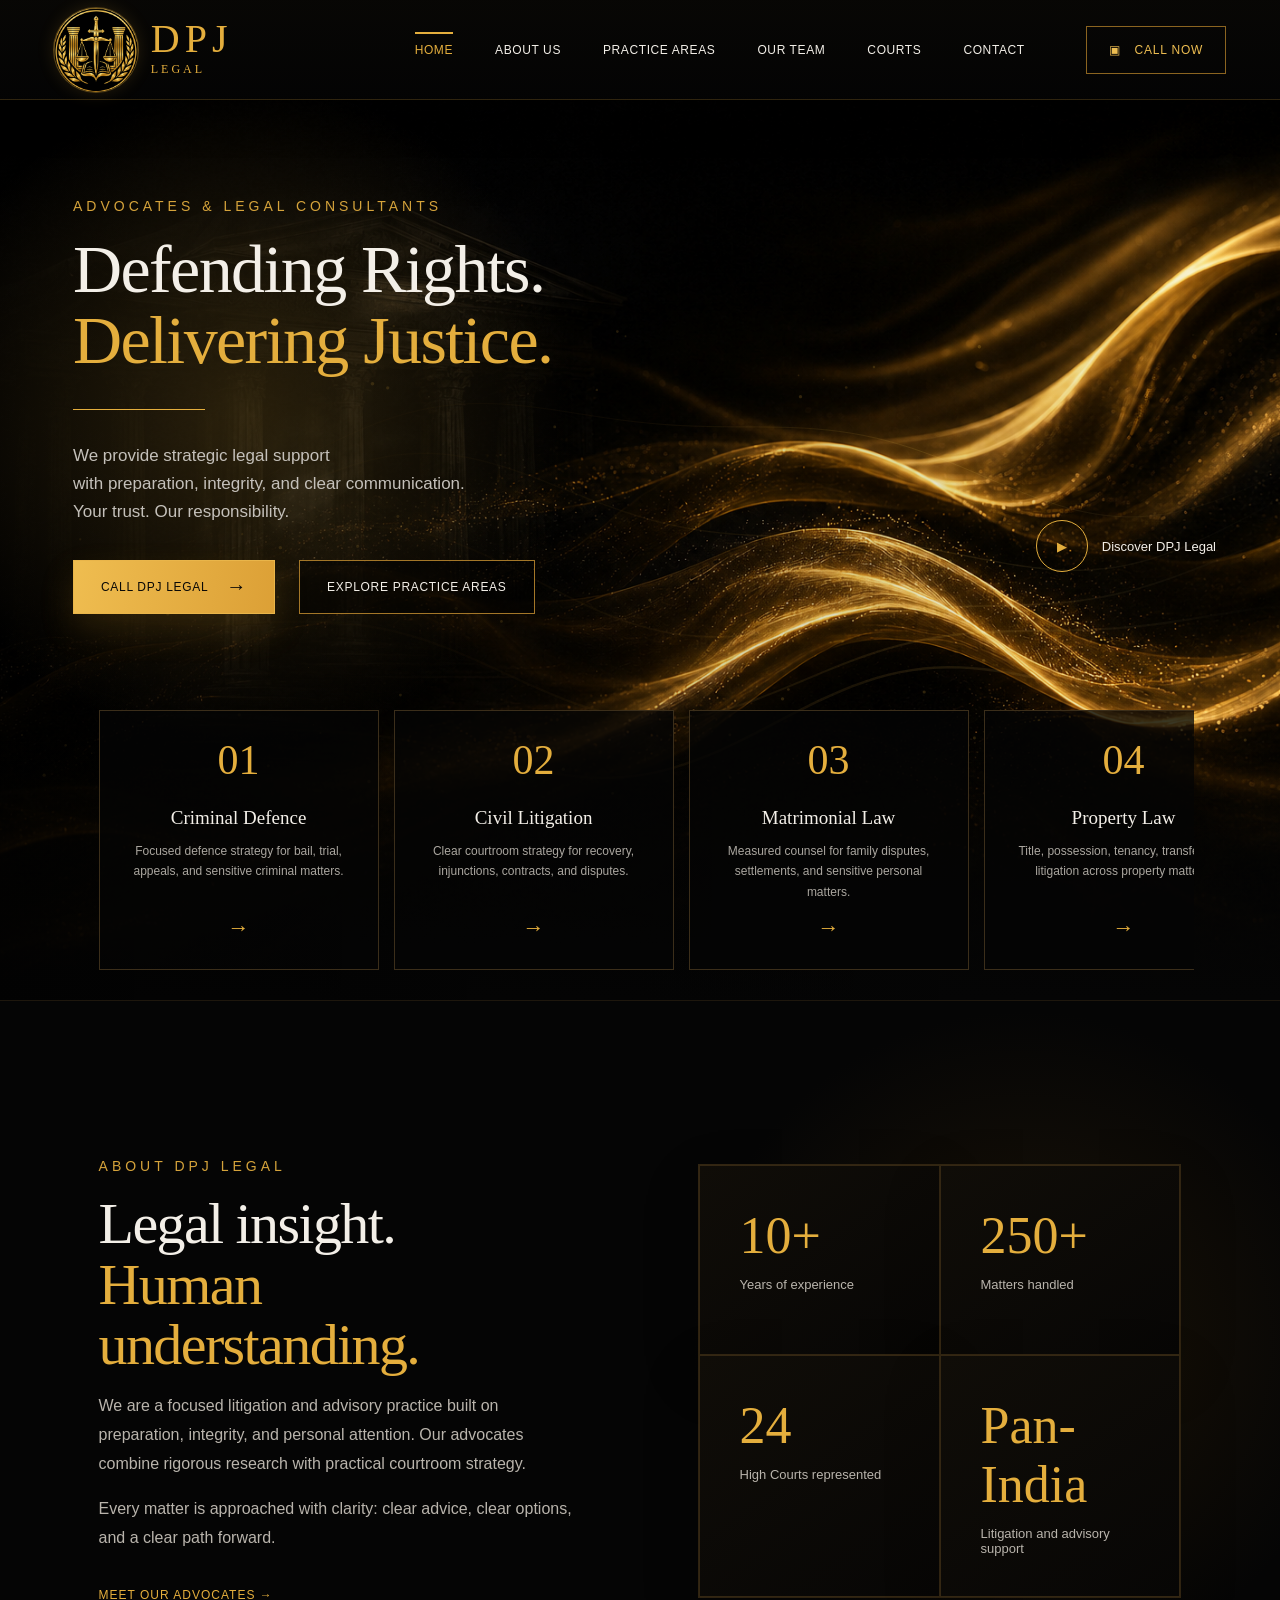
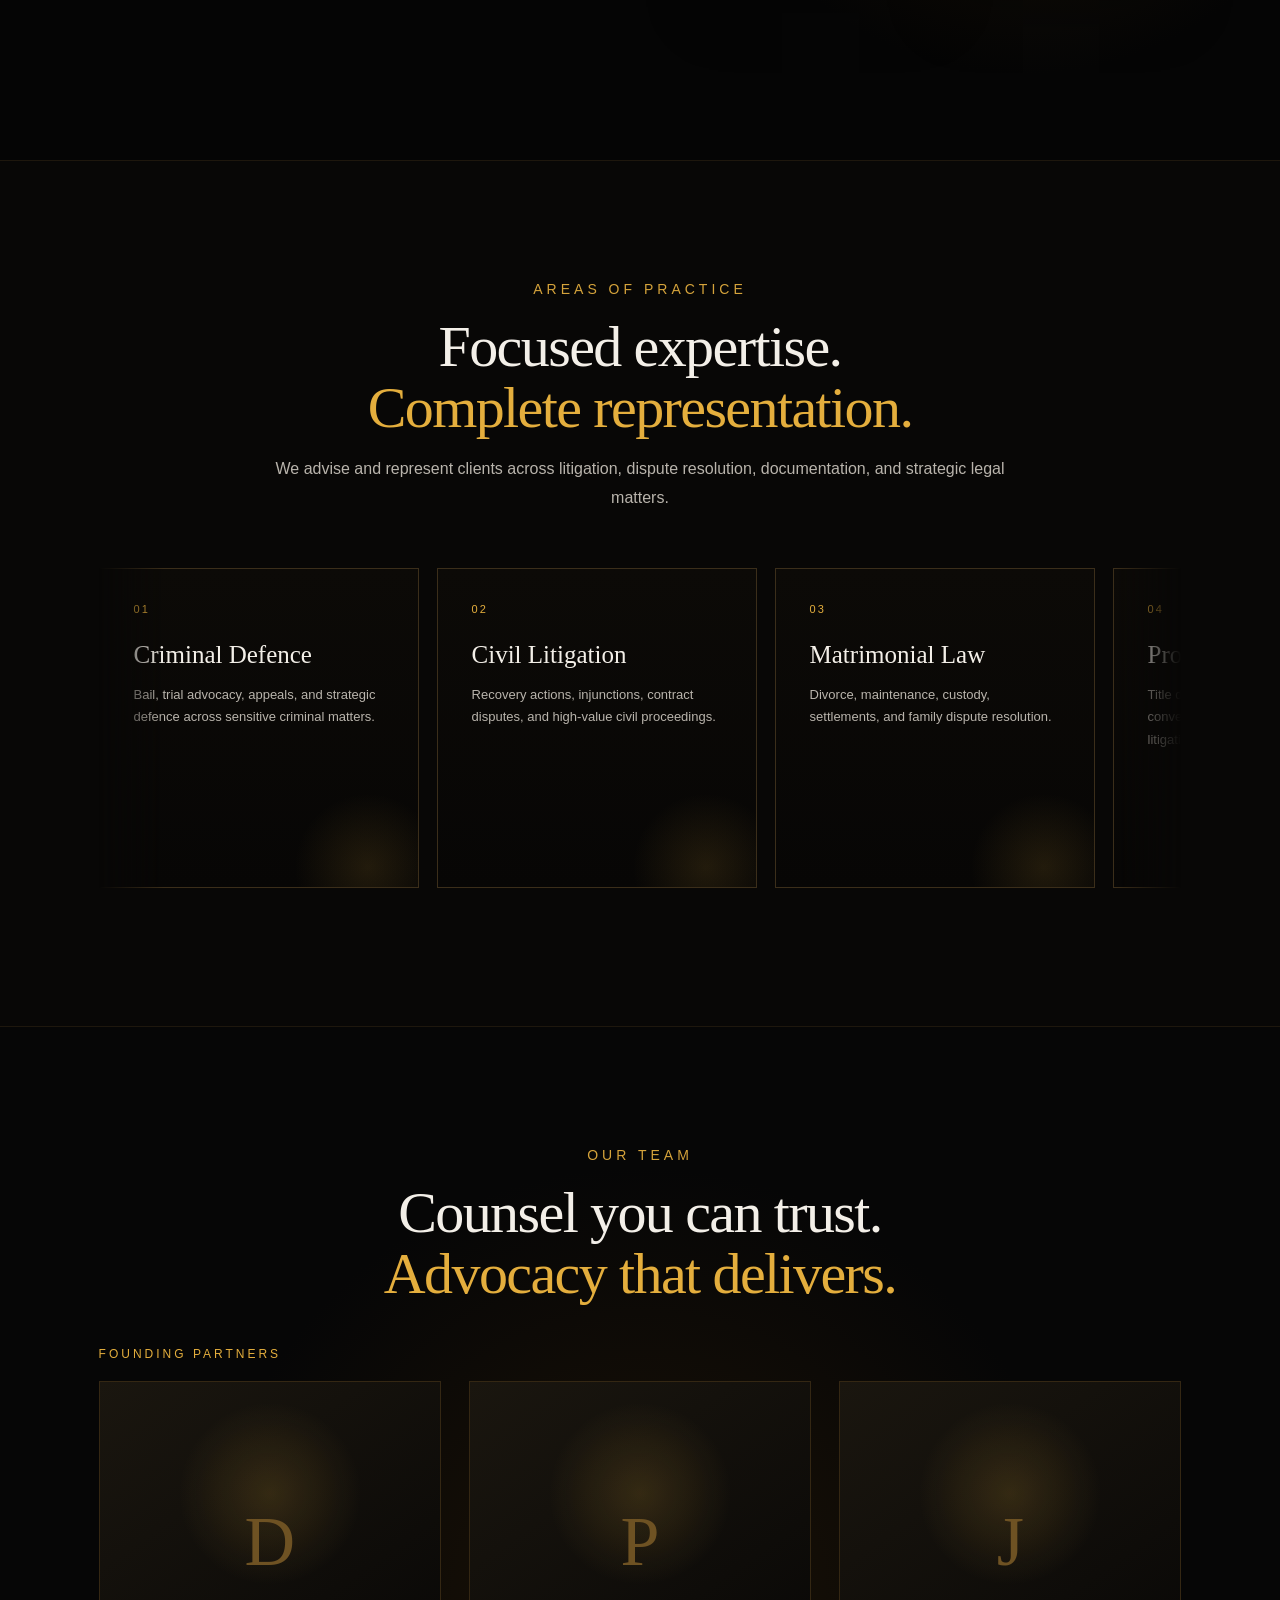
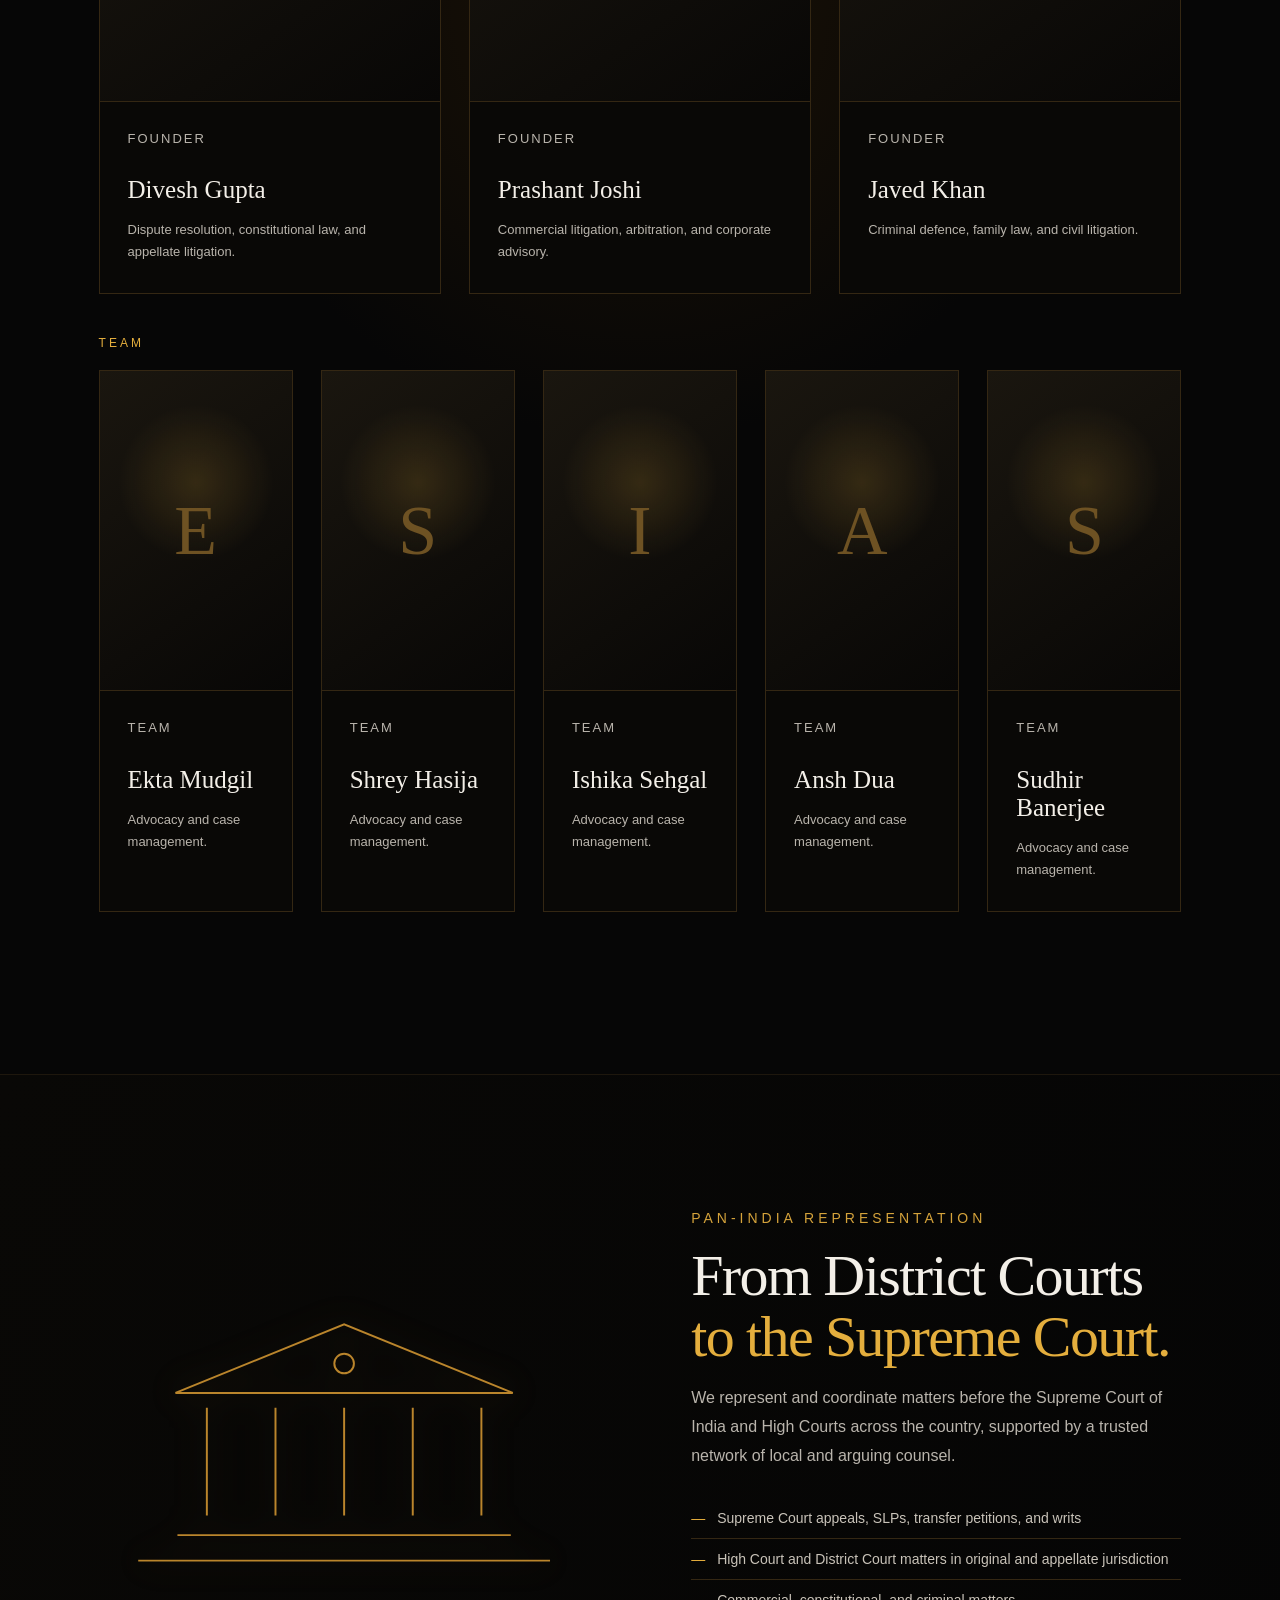
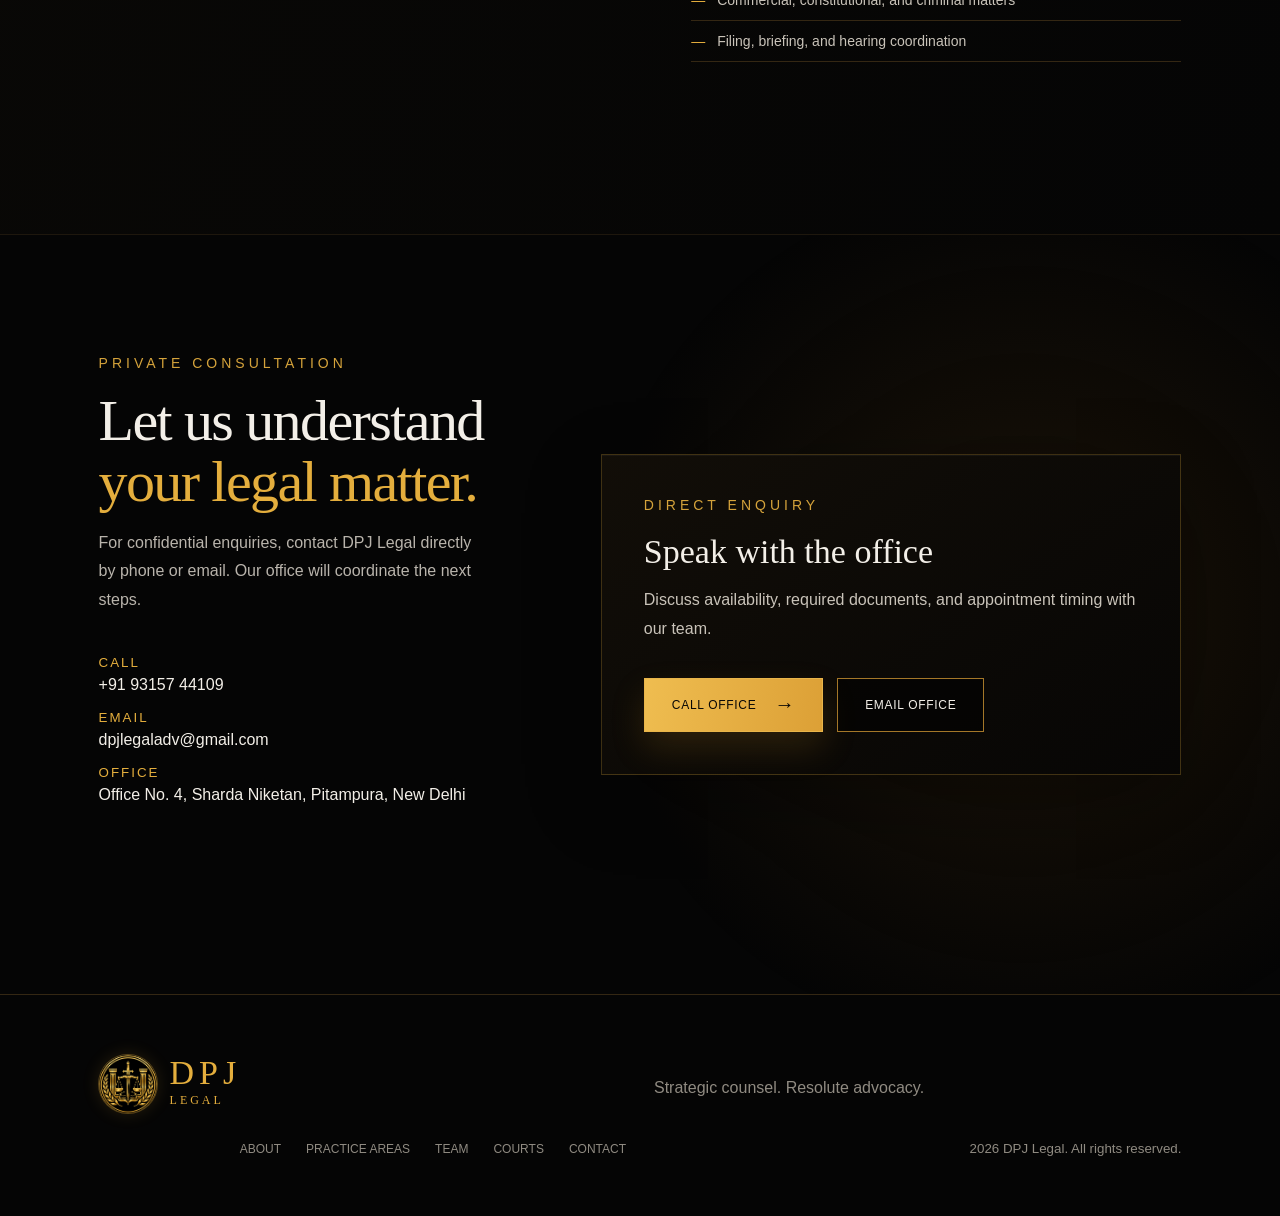
==== index.html @ a8d40fe1 "Build DPJ Legal website" ====
<!doctype html>
<html lang="en">
<head>
  <meta charset="UTF-8">
  <meta name="viewport" content="width=device-width, initial-scale=1">
  <meta name="description" content="DPJ Legal — advocates and legal consultants representing clients before the Supreme Court of India and High Courts.">
  <title>DPJ Legal | Advocates & Legal Consultants</title>
  <link rel="stylesheet" href="styles.css">
</head>
<body>
  <header class="site-header" id="top">
    <a class="brand" href="#home" aria-label="DPJ Legal home">
      <span class="brand-emblem"><img class="brand-mark" src="assets/dpj-logo.png" alt="DPJ Legal logo"></span>
      <span class="brand-text"><strong>DPJ</strong><small>LEGAL</small></span>
    </a>
    <button class="menu-toggle" aria-label="Open navigation" aria-expanded="false"><i></i><i></i><i></i></button>
    <nav class="main-nav" aria-label="Main navigation">
      <a class="active" href="#home">Home</a><a href="#about">About Us</a><a href="#practice">Practice Areas</a><a href="#team">Our Team</a><a href="#courts">Courts</a><a href="#contact">Contact</a>
    </nav>
    <a class="header-cta" href="tel:+919315744109"><span>▣</span> Call Now</a>
  </header>

  <main>
    <section class="hero" id="home">
      <div class="hero-bg" aria-hidden="true"></div><canvas id="ribbonCanvas" aria-hidden="true"></canvas><div class="hero-shade" aria-hidden="true"></div>
      <div class="hero-content reveal">
        <p class="eyebrow">Advocates & Legal Consultants</p>
        <h1>Defending Rights.<br><em>Delivering Justice.</em></h1>
        <span class="gold-rule"></span>
        <p class="lead">We provide strategic legal support<br>with preparation, integrity, and clear communication.<br>Your trust. Our responsibility.</p>
        <div class="actions"><a class="button gold" href="tel:+919315744109">Call DPJ Legal <b>→</b></a><a class="button outline" href="#practice">Explore Practice Areas</a></div>
      </div>
      <a class="intro-link" href="#about"><span class="play">▶</span> Discover DPJ Legal</a>
      <div class="practice-strip" aria-label="Practice areas preview">
        <a href="#practice"><span class="service-icon">01</span><h3>Criminal Defence</h3><p>Focused defence strategy for bail, trial, appeals, and sensitive criminal matters.</p><b>→</b></a>
        <a href="#practice"><span class="service-icon">02</span><h3>Civil Litigation</h3><p>Clear courtroom strategy for recovery, injunctions, contracts, and disputes.</p><b>→</b></a>
        <a href="#practice"><span class="service-icon">03</span><h3>Matrimonial Law</h3><p>Measured counsel for family disputes, settlements, and sensitive personal matters.</p><b>→</b></a>
        <a href="#practice"><span class="service-icon">04</span><h3>Property Law</h3><p>Title, possession, tenancy, transfer, and litigation across property matters.</p><b>→</b></a>
        <a href="#practice"><span class="service-icon">05</span><h3>Insolvency &amp; Bankruptcy Litigation</h3><p>Representation in insolvency proceedings, recovery, and restructuring disputes.</p><b>→</b></a>
        <a href="#practice"><span class="service-icon">06</span><h3>Documentation &amp; Advisory</h3><p>Drafting, review, and practical legal guidance for business and private matters.</p><b>→</b></a>
        <a href="#practice"><span class="service-icon">07</span><h3>Arbitration</h3><p>Domestic and commercial arbitration with interim relief and enforcement support.</p><b>→</b></a>
      </div>
    </section>

    <section class="section about" id="about">
      <div class="section-copy reveal"><p class="eyebrow">About DPJ Legal</p><h2>Legal insight.<br><em>Human understanding.</em></h2><p>We are a focused litigation and advisory practice built on preparation, integrity, and personal attention. Our advocates combine rigorous research with practical courtroom strategy.</p><p>Every matter is approached with clarity: clear advice, clear options, and a clear path forward.</p><a class="text-link" href="#team">Meet our advocates →</a></div>
      <div class="values-grid reveal"><article><strong>10+</strong><span>Years of experience</span></article><article><strong>250+</strong><span>Matters handled</span></article><article><strong>24</strong><span>High Courts represented</span></article><article><strong>Pan-India</strong><span>Litigation and advisory support</span></article></div>
    </section>

    <section class="section practice" id="practice">
      <div class="section-heading reveal"><p class="eyebrow">Areas of Practice</p><h2>Focused expertise.<br><em>Complete representation.</em></h2><p>We advise and represent clients across litigation, dispute resolution, documentation, and strategic legal matters.</p></div>
      <div class="practice-carousel reveal" aria-label="Practice areas">
        <article><span>01</span><h3>Criminal Defence</h3><p>Bail, trial advocacy, appeals, and strategic defence across sensitive criminal matters.</p></article>
        <article><span>02</span><h3>Civil Litigation</h3><p>Recovery actions, injunctions, contract disputes, and high-value civil proceedings.</p></article>
        <article><span>03</span><h3>Matrimonial Law</h3><p>Divorce, maintenance, custody, settlements, and family dispute resolution.</p></article>
        <article><span>04</span><h3>Property Law</h3><p>Title disputes, possession, tenancy, conveyancing, and property-related litigation.</p></article>
        <article><span>05</span><h3>Insolvency &amp; Bankruptcy Litigation</h3><p>Proceedings under insolvency law, recovery disputes, restructuring, and enforcement.</p></article>
        <article><span>06</span><h3>Documentation &amp; Advisory</h3><p>Drafting, vetting, compliance support, and practical legal advice for individuals and businesses.</p></article>
        <article><span>07</span><h3>Arbitration</h3><p>Commercial arbitration, interim relief, enforcement, and dispute strategy.</p></article>
      </div>
    </section>

    <section class="section team" id="team">
      <div class="section-heading reveal"><p class="eyebrow">Our Team</p><h2>Counsel you can trust.<br><em>Advocacy that delivers.</em></h2></div>
      <div class="team-block reveal">
        <p class="team-kicker">Founding Partners</p>
        <div class="team-grid founders-grid">
          <article><div class="portrait"><span>D</span></div><p class="role">Founder</p><h3>Divesh Gupta</h3><p>Dispute resolution, constitutional law, and appellate litigation.</p></article>
          <article><div class="portrait"><span>P</span></div><p class="role">Founder</p><h3>Prashant Joshi</h3><p>Commercial litigation, arbitration, and corporate advisory.</p></article>
          <article><div class="portrait"><span>J</span></div><p class="role">Founder</p><h3>Javed Khan</h3><p>Criminal defence, family law, and civil litigation.</p></article>
        </div>
      </div>
      <div class="team-block reveal">
        <p class="team-kicker">Team</p>
        <div class="team-grid support-grid">
          <article><div class="portrait"><span>E</span></div><p class="role">Team</p><h3>Ekta Mudgil</h3><p>Advocacy and case management.</p></article>
          <article><div class="portrait"><span>S</span></div><p class="role">Team</p><h3>Shrey Hasija</h3><p>Advocacy and case management.</p></article>
          <article><div class="portrait"><span>I</span></div><p class="role">Team</p><h3>Ishika Sehgal</h3><p>Advocacy and case management.</p></article>
          <article><div class="portrait"><span>A</span></div><p class="role">Team</p><h3>Ansh Dua</h3><p>Advocacy and case management.</p></article>
          <article><div class="portrait"><span>S</span></div><p class="role">Team</p><h3>Sudhir Banerjee</h3><p>Advocacy and case management.</p></article>
        </div>
      </div>
    </section>

    <section class="section courts" id="courts">
      <div class="court-art reveal"><svg viewBox="0 0 500 330" aria-hidden="true"><path d="M40 276h420M80 250h340M110 230V120m70 110V120m70 110V120m70 110V120m70 110V120M78 105h344L250 35 78 105Z"/><circle cx="250" cy="75" r="10"/></svg></div>
      <div class="section-copy reveal"><p class="eyebrow">Pan-India Representation</p><h2>From District Courts<br><em>to the Supreme Court.</em></h2><p>We represent and coordinate matters before the Supreme Court of India and High Courts across the country, supported by a trusted network of local and arguing counsel.</p><ul><li>Supreme Court appeals, SLPs, transfer petitions, and writs</li><li>High Court and District Court matters in original and appellate jurisdiction</li><li>Commercial, constitutional, and criminal matters</li><li>Filing, briefing, and hearing coordination</li></ul></div>
    </section>

    <section class="section contact" id="contact">
      <div class="section-copy reveal"><p class="eyebrow">Private Consultation</p><h2>Let us understand<br><em>your legal matter.</em></h2><p>For confidential enquiries, contact DPJ Legal directly by phone or email. Our office will coordinate the next steps.</p><div class="contact-details"><p><small>Call</small><a href="tel:+919315744109">+91 93157 44109</a></p><p><small>Email</small><a href="mailto:dpjlegaladv@gmail.com">dpjlegaladv@gmail.com</a></p><p><small>Office</small><a href="https://maps.app.goo.gl/Qf12jHoW5okJYJsx6" target="_blank" rel="noopener">Office No. 4, Sharda Niketan, Pitampura, New Delhi</a></p></div></div>
      <aside class="contact-panel reveal" aria-label="Contact DPJ Legal directly"><p class="eyebrow">Direct Enquiry</p><h3>Speak with the office</h3><p>Discuss availability, required documents, and appointment timing with our team.</p><div class="contact-actions"><a class="button gold" href="tel:+919315744109">Call Office <b>→</b></a><a class="button outline" href="mailto:dpjlegaladv@gmail.com">Email Office</a></div></aside>
    </section>
  </main>

  <footer><a class="brand footer-brand" href="#home"><span class="brand-emblem footer-emblem"><img class="brand-mark footer-mark" src="assets/dpj-logo.png" alt="DPJ Legal logo"></span><span class="brand-text"><strong>DPJ</strong><small>LEGAL</small></span></a><p>Strategic counsel. Resolute advocacy.</p><nav><a href="#about">About</a><a href="#practice">Practice Areas</a><a href="#team">Team</a><a href="#courts">Courts</a><a href="#contact">Contact</a></nav><small>2026 DPJ Legal. All rights reserved.</small></footer>
  <script src="script.js"></script>
</body>
</html>
---- styles.css ----
:root{
  --black:#050505;
  --panel:#0b0a08;
  --gold:#e4ae3d;
  --gold2:#a9741e;
  --ivory:#f3efe8;
  --muted:#b9b4ac;
  --line:#342713;
  --serif:Georgia,'Times New Roman',serif;
  --sans:Arial,Helvetica,sans-serif
}

*{box-sizing:border-box}
html{scroll-behavior:smooth}
body{
  margin:0;
  background:var(--black);
  color:var(--ivory);
  font-family:var(--sans);
  font-weight:300
}
a{color:inherit;text-decoration:none}

.site-header{
  height:100px;
  position:fixed;
  z-index:50;
  top:0;
  left:0;
  right:0;
  padding:0 4.2vw;
  display:flex;
  align-items:center;
  background:linear-gradient(180deg,rgba(8,7,5,.96),rgba(4,4,4,.9));
  border-bottom:1px solid rgba(228,174,61,.18);
  box-shadow:0 12px 44px rgba(0,0,0,.28);
  backdrop-filter:blur(16px)
}
.brand{
  display:flex;
  align-items:center;
  min-width:300px;
  color:var(--gold);
  position:relative;
  isolation:isolate
}
.brand-emblem{
  width:84px;
  height:84px;
  position:relative;
  display:grid;
  place-items:center;
  flex:0 0 auto;
  border-radius:50%;
  overflow:hidden;
  box-shadow:0 0 18px rgba(228,174,61,.16),0 0 0 1px rgba(228,174,61,.32)
}
.brand-emblem:before,
.brand-emblem:after{
  content:"";
  position:absolute;
  inset:-10px;
  border-radius:50%;
  pointer-events:none
}
.brand-emblem:before{
  background:conic-gradient(from 0deg,transparent 0 58%,rgba(238,186,76,.46) 66%,transparent 76% 100%);
  animation:emblemGlow 12s linear infinite;
  opacity:.78
}
.brand-emblem:after{
  inset:7px;
  border:1px solid rgba(228,174,61,.24);
  box-shadow:0 0 24px rgba(228,174,61,.16),inset 0 0 14px rgba(228,174,61,.12)
}
.brand-mark{
  width:100%;
  height:100%;
  position:relative;
  z-index:1;
  object-fit:cover;
  border-radius:50%;
  transform:scale(1.24)
}
.brand-text{
  display:flex;
  flex-direction:column;
  margin-left:13px
}
.brand strong{
  font:40px/1 var(--serif);
  letter-spacing:5px
}
.brand small{
  font:12px/1.8 var(--serif);
  letter-spacing:3px
}
.main-nav{
  margin:auto;
  display:flex;
  align-self:stretch;
  align-items:center;
  gap:42px
}
.main-nav a{
  height:100%;
  display:flex;
  align-items:center;
  position:relative;
  text-transform:uppercase;
  font-size:12px;
  letter-spacing:.6px
}
.main-nav a:after{
  content:"";
  position:absolute;
  bottom:23px;
  left:0;
  width:0;
  height:2px;
  background:var(--gold);
  transition:.25s
}
.main-nav a:hover,.main-nav a.active{color:var(--gold)}
.main-nav a.active:after{width:100%}
.header-cta{
  border:1px solid #8b6420;
  padding:16px 22px;
  text-transform:uppercase;
  color:#edbd51;
  font-size:12px;
  letter-spacing:.8px;
  transition:background .25s,border-color .25s,box-shadow .25s,color .25s
}
.header-cta span{margin-right:10px}
.header-cta:hover{
  background:rgba(228,174,61,.1);
  border-color:var(--gold);
  box-shadow:0 0 24px rgba(228,174,61,.14)
}
.menu-toggle{display:none;background:none;border:0}
@keyframes emblemGlow{
  to{transform:rotate(360deg)}
}

.hero{
  height:1000px;
  min-height:760px;
  position:relative;
  overflow:hidden;
  padding-top:100px
}
.hero-bg{
  position:absolute;
  inset:100px 0 0;
  background:url('assets/hero-background.png') center/cover no-repeat;
  animation:slowDrift 16s ease-in-out infinite alternate;
  transform:scale(1.03)
}
#ribbonCanvas{
  position:absolute;
  inset:100px 0 0;
  width:100%;
  height:calc(100% - 100px);
  pointer-events:none;
  mix-blend-mode:screen;
  opacity:.62
}
.hero-shade{
  position:absolute;
  inset:100px 0 0;
  background:
    radial-gradient(circle at 19% 35%,rgba(228,174,61,.18),transparent 28%),
    linear-gradient(90deg,rgba(0,0,0,.58) 0,rgba(0,0,0,.18) 52%,transparent),
    linear-gradient(0deg,#050505 0,transparent 30%)
}
@keyframes slowDrift{
  from{transform:scale(1.03) translate3d(-.3%,0,0)}
  to{transform:scale(1.075) translate3d(.5%,-.4%,0)}
}
.hero-content{
  position:relative;
  z-index:2;
  margin:98px 0 0 5.7vw;
  max-width:650px
}
.eyebrow{
  text-transform:uppercase;
  color:#d5a33b;
  font-size:14px;
  letter-spacing:4px;
  margin:0 0 20px
}
.hero h1,.section h2{
  font:normal 68px/1.05 var(--serif);
  letter-spacing:-1.6px;
  margin:0
}
.hero h1 em,.section h2 em{font-style:normal;color:var(--gold)}
.gold-rule{
  display:block;
  width:132px;
  border-top:1px solid var(--gold);
  margin:32px 0
}
.lead{
  font-size:17px;
  line-height:1.65;
  color:#c4c0ba
}
.actions{
  display:flex;
  gap:24px;
  margin-top:34px
}
.button{
  min-height:54px;
  padding:0 27px;
  display:inline-flex;
  align-items:center;
  justify-content:center;
  text-transform:uppercase;
  font-size:12px;
  letter-spacing:.7px;
  border:1px solid #a47728;
  background:transparent;
  color:var(--ivory);
  cursor:pointer;
  transition:transform .25s,box-shadow .25s,border-color .25s,background .25s,color .25s,filter .25s
}
.button b{
  font-size:20px;
  margin-left:18px;
  font-weight:normal
}
.button.gold{
  background:linear-gradient(100deg,#efbd50,#dca036);
  border-color:#e9b54a;
  color:#090806;
  box-shadow:0 16px 34px rgba(191,132,35,.18)
}
.button.outline{background:rgba(0,0,0,.5)}
.button:hover{
  filter:brightness(1.12);
  transform:translateY(-2px);
  box-shadow:0 18px 40px rgba(228,174,61,.2)
}
.button.outline:hover{
  border-color:var(--gold);
  color:var(--gold);
  background:rgba(228,174,61,.07)
}

.intro-link{
  position:absolute;
  z-index:3;
  right:5vw;
  top:520px;
  display:flex;
  align-items:center;
  font:13px var(--sans)
}
.play{
  width:52px;
  height:52px;
  border:1px solid var(--gold);
  border-radius:50%;
  display:grid;
  place-items:center;
  color:var(--gold);
  margin-right:14px
}

.practice-strip{
  position:absolute;
  z-index:4;
  left:7.7vw;
  right:6.7vw;
  bottom:18px;
  display:grid;
  grid-auto-flow:column;
  grid-auto-columns:minmax(280px,1fr);
  gap:15px;
  overflow-x:auto;
  padding-bottom:12px;
  scroll-snap-type:x mandatory;
  scrollbar-width:none;
  -ms-overflow-style:none
}
.practice-strip::-webkit-scrollbar{display:none}
.practice-strip>a{
  height:260px;
  border:1px solid #3b2e1a;
  background:rgba(5,5,5,.78);
  padding:28px 22px;
  text-align:center;
  display:flex;
  flex-direction:column;
  align-items:center;
  transition:.3s;
  scroll-snap-align:start
}
.practice-strip>a:hover{
  border-color:#a87a27;
  background:rgba(18,14,8,.9);
  transform:translateY(-6px)
}
.service-icon{
  height:58px;
  font:42px/1 var(--serif);
  color:var(--gold)
}
.practice-strip h3{
  font:19px var(--serif);
  margin:10px 0 12px
}
.practice-strip p{
  margin:0;
  color:#aaa69f;
  font-size:12px;
  line-height:1.7
}
.practice-strip b{
  margin-top:auto;
  color:var(--gold);
  font-size:22px;
  font-weight:normal
}

.section{
  min-height:760px;
  padding:120px 7.7vw;
  position:relative;
  border-top:1px solid #1e170d
}
.section h2{font-size:58px}
.section-copy{max-width:600px}
.section-copy>p:not(.eyebrow),
.section-heading>p:not(.eyebrow){
  color:var(--muted);
  line-height:1.8;
  font-size:16px
}

.about{
  display:grid;
  grid-template-columns:1fr 1fr;
  align-items:center;
  gap:9vw;
  background:radial-gradient(circle at 80% 45%,#1c1408,transparent 30%)
}
.text-link{
  color:var(--gold);
  display:inline-block;
  margin-top:20px;
  text-transform:uppercase;
  font-size:12px;
  letter-spacing:1px
}
.values-grid{
  display:grid;
  grid-template-columns:1fr 1fr;
  border:1px solid var(--line)
}
.values-grid article{
  min-height:190px;
  padding:40px;
  border:1px solid var(--line);
  display:flex;
  flex-direction:column;
  background:linear-gradient(145deg,#100d08,#070605);
  box-shadow:0 20px 54px rgba(0,0,0,.18)
}
.values-grid strong{
  font:52px var(--serif);
  color:var(--gold)
}
.values-grid span{
  color:var(--muted);
  font-size:13px;
  margin-top:12px
}

.practice,
.team{background:#080706}
.section-heading{
  text-align:center;
  max-width:760px;
  margin:0 auto 42px
}
.practice-carousel{
  display:grid;
  grid-auto-flow:column;
  grid-auto-columns:minmax(320px,1fr);
  gap:18px;
  overflow-x:auto;
  padding:14px 6px 18px;
  scroll-snap-type:x mandatory;
  scrollbar-width:none;
  -ms-overflow-style:none;
  mask-image:linear-gradient(90deg,transparent 0,#000 6%,#000 94%,transparent 100%)
}
.practice-carousel::-webkit-scrollbar{display:none}
.practice-carousel article{
  min-height:320px;
  background:linear-gradient(180deg,#0c0a07,#070605);
  border:1px solid #3b2e1a;
  padding:34px;
  display:flex;
  flex-direction:column;
  justify-content:flex-start;
  scroll-snap-align:start;
  position:relative;
  overflow:hidden;
  transition:transform .25s,border-color .25s,background .25s
}
.practice-carousel article:before{
  content:"";
  position:absolute;
  inset:auto -30px -60px auto;
  width:160px;
  height:160px;
  border-radius:50%;
  background:radial-gradient(circle,rgba(228,174,61,.12),transparent 65%);
  pointer-events:none
}
.practice-carousel article:hover{
  transform:translateY(-6px);
  border-color:#a87a27;
  background:linear-gradient(180deg,#120e08,#090806)
}
.practice-carousel span,
.role{
  color:var(--gold);
  font-size:11px;
  letter-spacing:2px;
  text-transform:uppercase
}
.practice-carousel h3,
.team-grid h3{
  font:25px var(--serif);
  margin:26px 0 15px
}
.practice-carousel p,
.team-grid p{
  color:var(--muted);
  font-size:13px;
  line-height:1.7;
  margin:0
}

.team{
  background:radial-gradient(circle at 50% 35%,#1b1206,transparent 35%),#060606
}
.team-block{
  max-width:1180px;
  margin:0 auto 42px
}
.team-kicker{
  margin:0 0 20px;
  text-transform:uppercase;
  color:var(--gold);
  font-size:12px;
  letter-spacing:3px
}
.team-grid{
  display:grid;
  gap:28px
}
.founders-grid{
  grid-template-columns:repeat(3,1fr)
}
.support-grid{
  grid-template-columns:repeat(auto-fit,minmax(190px,1fr))
}
.team-grid article{
  min-width:0;
  border:1px solid var(--line);
  padding-bottom:30px;
  background:#090806;
  transition:transform .25s,border-color .25s,box-shadow .25s
}
.team-grid article:hover{
  transform:translateY(-4px);
  border-color:rgba(228,174,61,.38);
  box-shadow:0 20px 54px rgba(0,0,0,.24)
}
.portrait{
  height:320px;
  display:grid;
  place-items:center;
  background:
    radial-gradient(circle at 50% 35%,rgba(228,174,61,.16),transparent 34%),
    linear-gradient(145deg,#1a160f,#080706);
  border-bottom:1px solid var(--line)
}
.portrait span{
  font:70px var(--serif);
  color:#6e5223
}
.team-grid article>p,
.team-grid article>h3,
.team-grid article>a{
  margin-left:28px;
  margin-right:28px
}
.team-grid article>.role{margin-top:26px}
.team-grid article>a{
  color:var(--gold);
  font-size:12px;
  text-transform:uppercase
}

.courts{
  display:grid;
  grid-template-columns:1fr 1fr;
  align-items:center;
  gap:8vw;
  background:linear-gradient(110deg,#090806,#050505)
}
.court-art svg{
  width:100%;
  fill:none;
  stroke:#ba852c;
  stroke-width:2;
  filter:drop-shadow(0 0 16px rgba(208,153,53,.25))
}
.section-copy ul{
  list-style:none;
  padding:0;
  margin:28px 0 36px
}
.section-copy li{
  padding:12px 0;
  border-bottom:1px solid var(--line);
  color:#c9c3b9;
  font-size:14px
}
.section-copy li:before{
  content:'—';
  color:var(--gold);
  margin-right:12px
}

.contact{
  display:grid;
  grid-template-columns:.8fr 1.2fr;
  gap:9vw;
  background:radial-gradient(circle at 80% 50%,#1a1207,transparent 40%)
}
.contact-details{margin-top:40px}
.contact-details p{color:var(--ivory)!important}
.contact-details a{
  color:var(--ivory);
  transition:color .2s
}
.contact-details a:hover{color:var(--gold)}
.contact-details small{
  display:block;
  color:var(--gold);
  text-transform:uppercase;
  letter-spacing:2px;
  margin-bottom:6px
}
.contact-panel{
  background:
    linear-gradient(145deg,rgba(18,14,8,.98),rgba(7,6,5,.98)),
    #090806;
  border:1px solid rgba(228,174,61,.24);
  padding:42px;
  align-self:center;
  box-shadow:0 24px 70px rgba(0,0,0,.28),inset 0 1px 0 rgba(255,255,255,.04)
}
.contact-panel h3{
  margin:0 0 16px;
  font:34px/1.1 var(--serif);
  color:var(--ivory)
}
.contact-panel>p:not(.eyebrow){
  color:#c9c3b9;
  line-height:1.8;
  margin:0
}
.contact-actions{
  display:flex;
  flex-wrap:wrap;
  gap:14px;
  margin-top:34px
}

footer{
  padding:60px 7.7%;
  border-top:1px solid var(--line);
  display:grid;
  grid-template-columns:1fr 1fr;
  gap:28px;
  align-items:end;
  color:#908b82
}
.footer-brand{min-width:0}
.footer-mark{
  transform:scale(1.2)
}
.footer-emblem{
  width:58px;
  height:58px
}
.footer-brand strong{font-size:34px}
footer nav{
  display:flex;
  justify-content:flex-end;
  gap:25px;
  font-size:12px;
  text-transform:uppercase
}
footer>small{text-align:right}

.reveal{
  opacity:0;
  transform:translateY(25px);
  transition:opacity .7s,transform .7s
}
.reveal.visible{
  opacity:1;
  transform:none
}

@media(max-width:1100px){
  .main-nav{gap:18px}
  .brand{min-width:220px}
  .hero{height:920px}
  .header-cta{display:none}
  .team-grid{gap:15px}
  .practice-carousel{grid-auto-columns:minmax(280px,85vw)}
  .support-grid{grid-template-columns:repeat(2,1fr)}
}

@media(max-width:720px){
  .site-header{
    height:100px;
    padding:0 20px
  }
  .brand{min-width:0}
  .brand-emblem{
    width:56px;
    height:56px
  }
  .footer-emblem{
    width:48px;
    height:48px
  }
  .brand strong{font-size:27px}
  .brand small{font-size:8px}
  .menu-toggle{
    display:flex;
    margin-left:auto;
    width:34px;
    height:30px;
    flex-direction:column;
    justify-content:center;
    gap:6px
  }
  .menu-toggle i{display:block;border-top:1px solid var(--gold)}
  .main-nav{
    position:absolute;
    top:100px;
    left:0;
    right:0;
    display:none;
    flex-direction:column;
    align-items:stretch;
    gap:0;
    background:#070707;
    padding:15px 25px;
    border-bottom:1px solid var(--line)
  }
  .main-nav.open{display:flex}
  .main-nav a{padding:15px 0}
  .main-nav a:after{bottom:5px}
  .hero{
    height:960px;
    padding-top:100px
  }
  .hero-bg,
  #ribbonCanvas,
  .hero-shade{
    inset:100px 0 0;
    height:calc(100% - 100px)
  }
  .hero-bg{background-position:58% center}
  .hero-content{margin:75px 22px 0}
  .eyebrow{
    font-size:10px;
    letter-spacing:2.5px
  }
  .hero h1{font-size:43px}
  .lead{font-size:13px}
  .lead br{display:none}
  .actions{
    flex-direction:column;
    gap:12px;
    align-items:stretch
  }
  .button{width:100%}
  .intro-link{display:none}
  .practice-strip{
    left:22px;
    right:22px;
    bottom:18px;
    grid-auto-columns:minmax(250px,80vw)
  }
  .practice-strip>a{height:190px}
  .section{
    padding:85px 22px;
    min-height:auto
  }
  .section h2{font-size:40px}
  .about,
  .courts,
  .contact{
    grid-template-columns:1fr;
    gap:60px
  }
  .values-grid article{
    padding:22px;
    min-height:140px
  }
  .values-grid strong{font-size:30px}
  .practice-carousel{
    grid-auto-columns:minmax(250px,82vw);
    gap:14px;
    margin-inline:-6px;
    padding-inline:6px 6px
  }
  .practice-carousel article{
    min-height:280px;
    padding:26px
  }
  .practice-carousel h3{font-size:22px}
  .team-grid,
  .founders-grid,
  .support-grid{
    grid-template-columns:1fr
  }
  .portrait{height:250px}
  .contact{gap:50px}
  .contact-panel{
    padding:28px
  }
  .contact-actions{align-items:stretch}
  footer{grid-template-columns:1fr}
  footer nav{
    justify-content:flex-start;
    flex-wrap:wrap
  }
  footer>small{text-align:left}
}

@media(prefers-reduced-motion:reduce){
  html{scroll-behavior:auto}
  .hero-bg{animation:none}
  .brand-emblem:before{animation:none}
  .reveal{
    opacity:1;
    transform:none;
    transition:none
  }
}
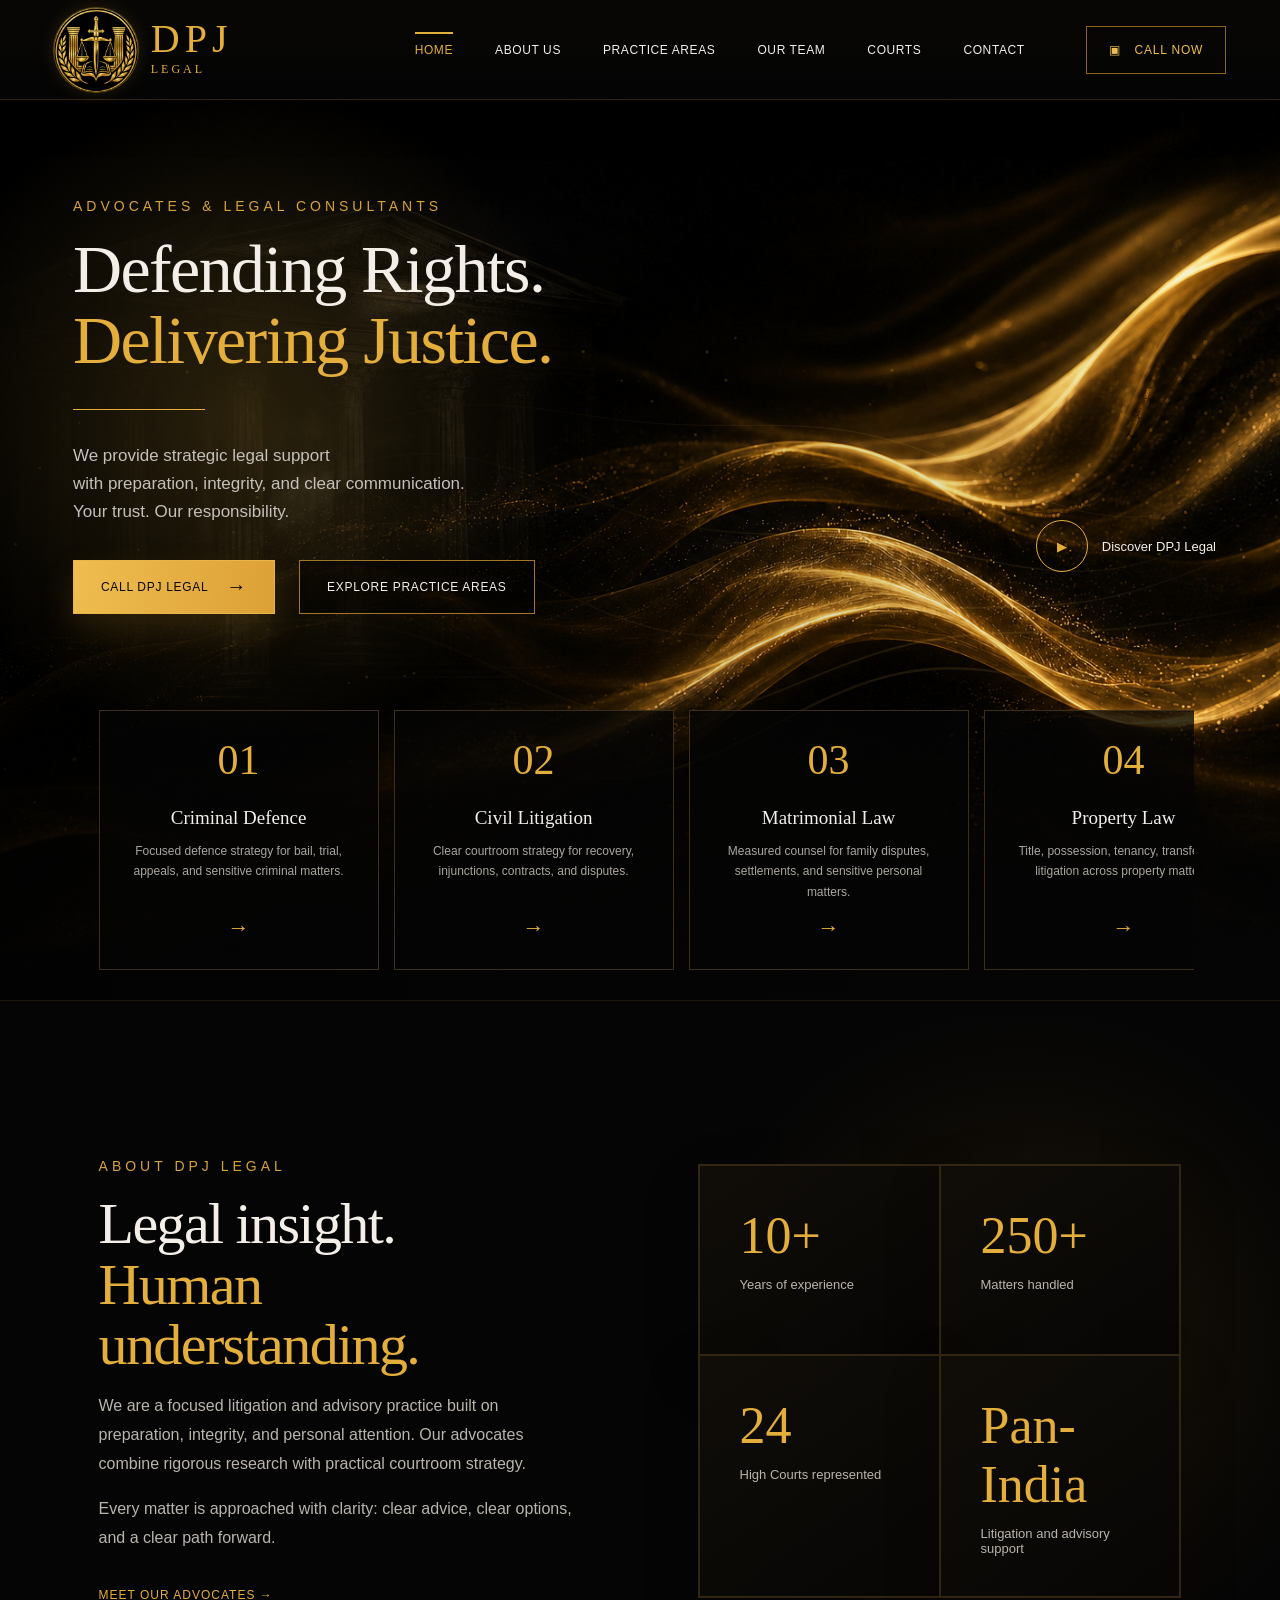
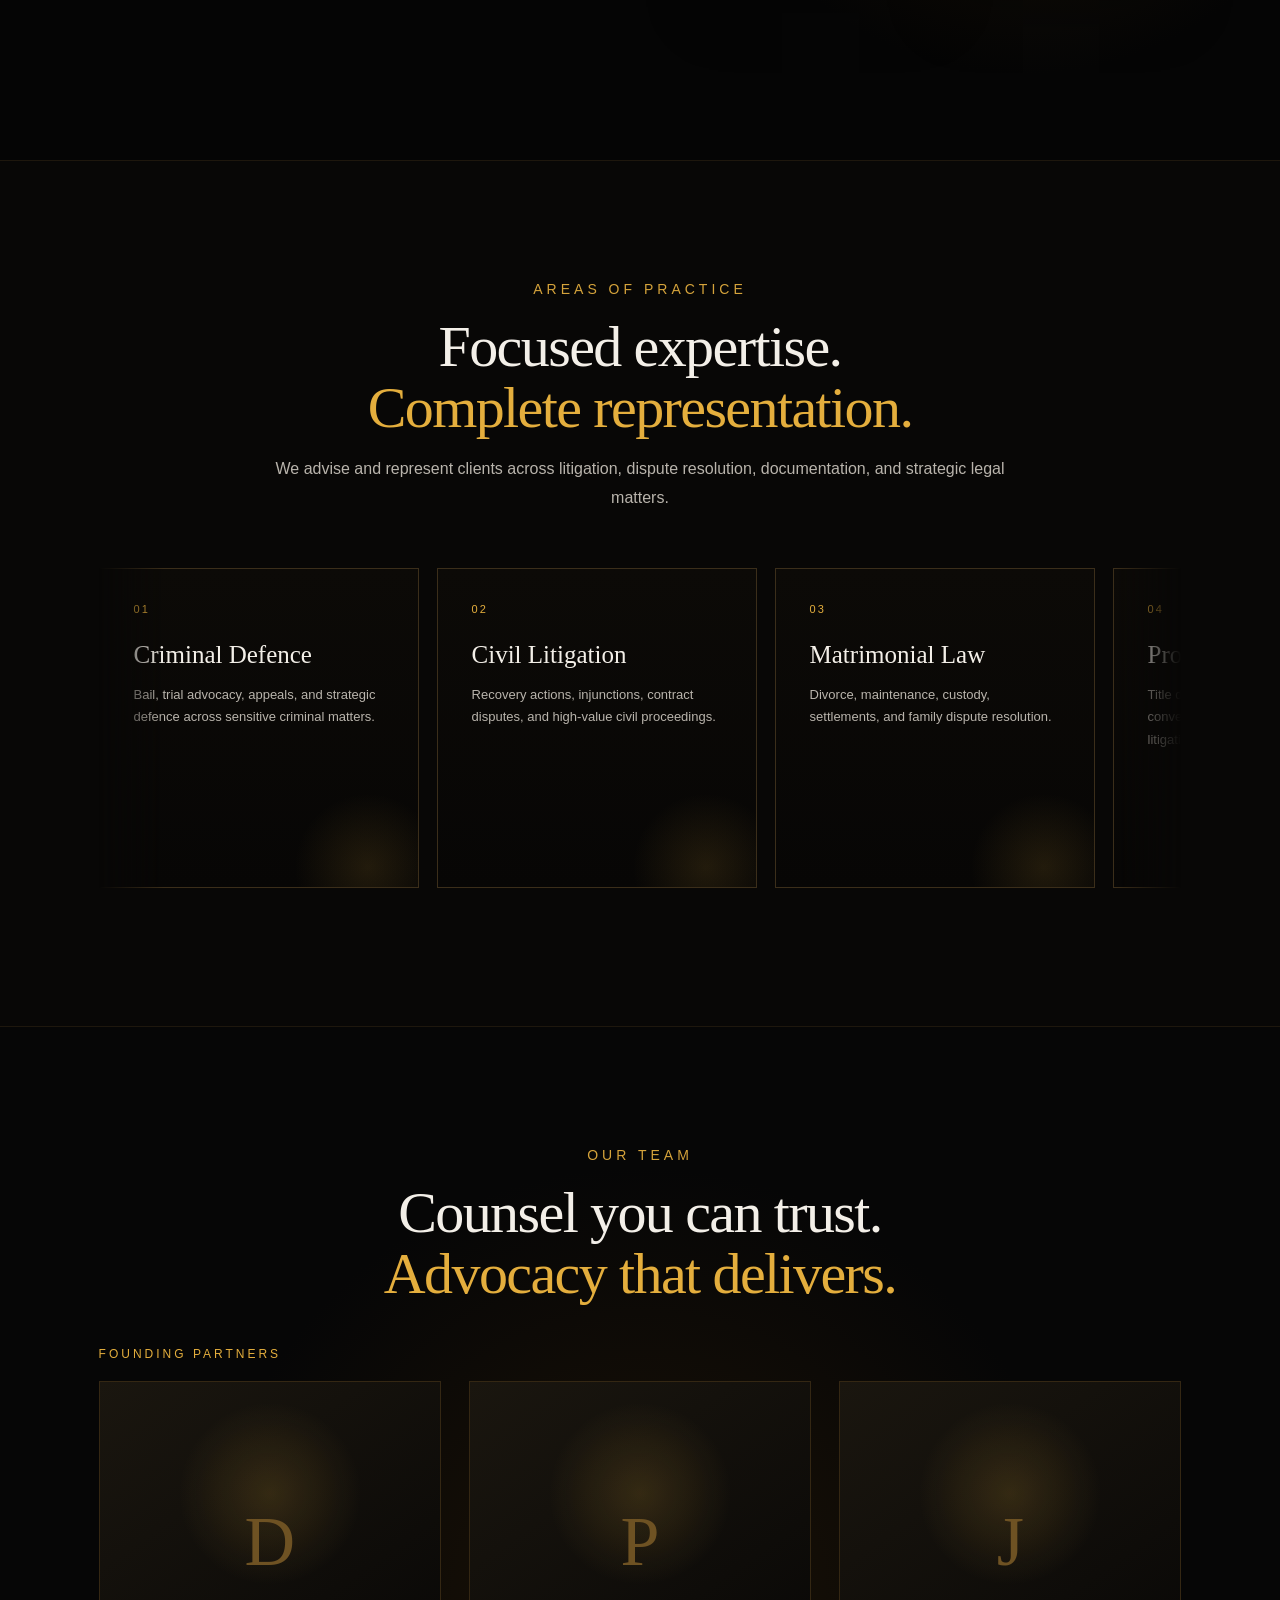
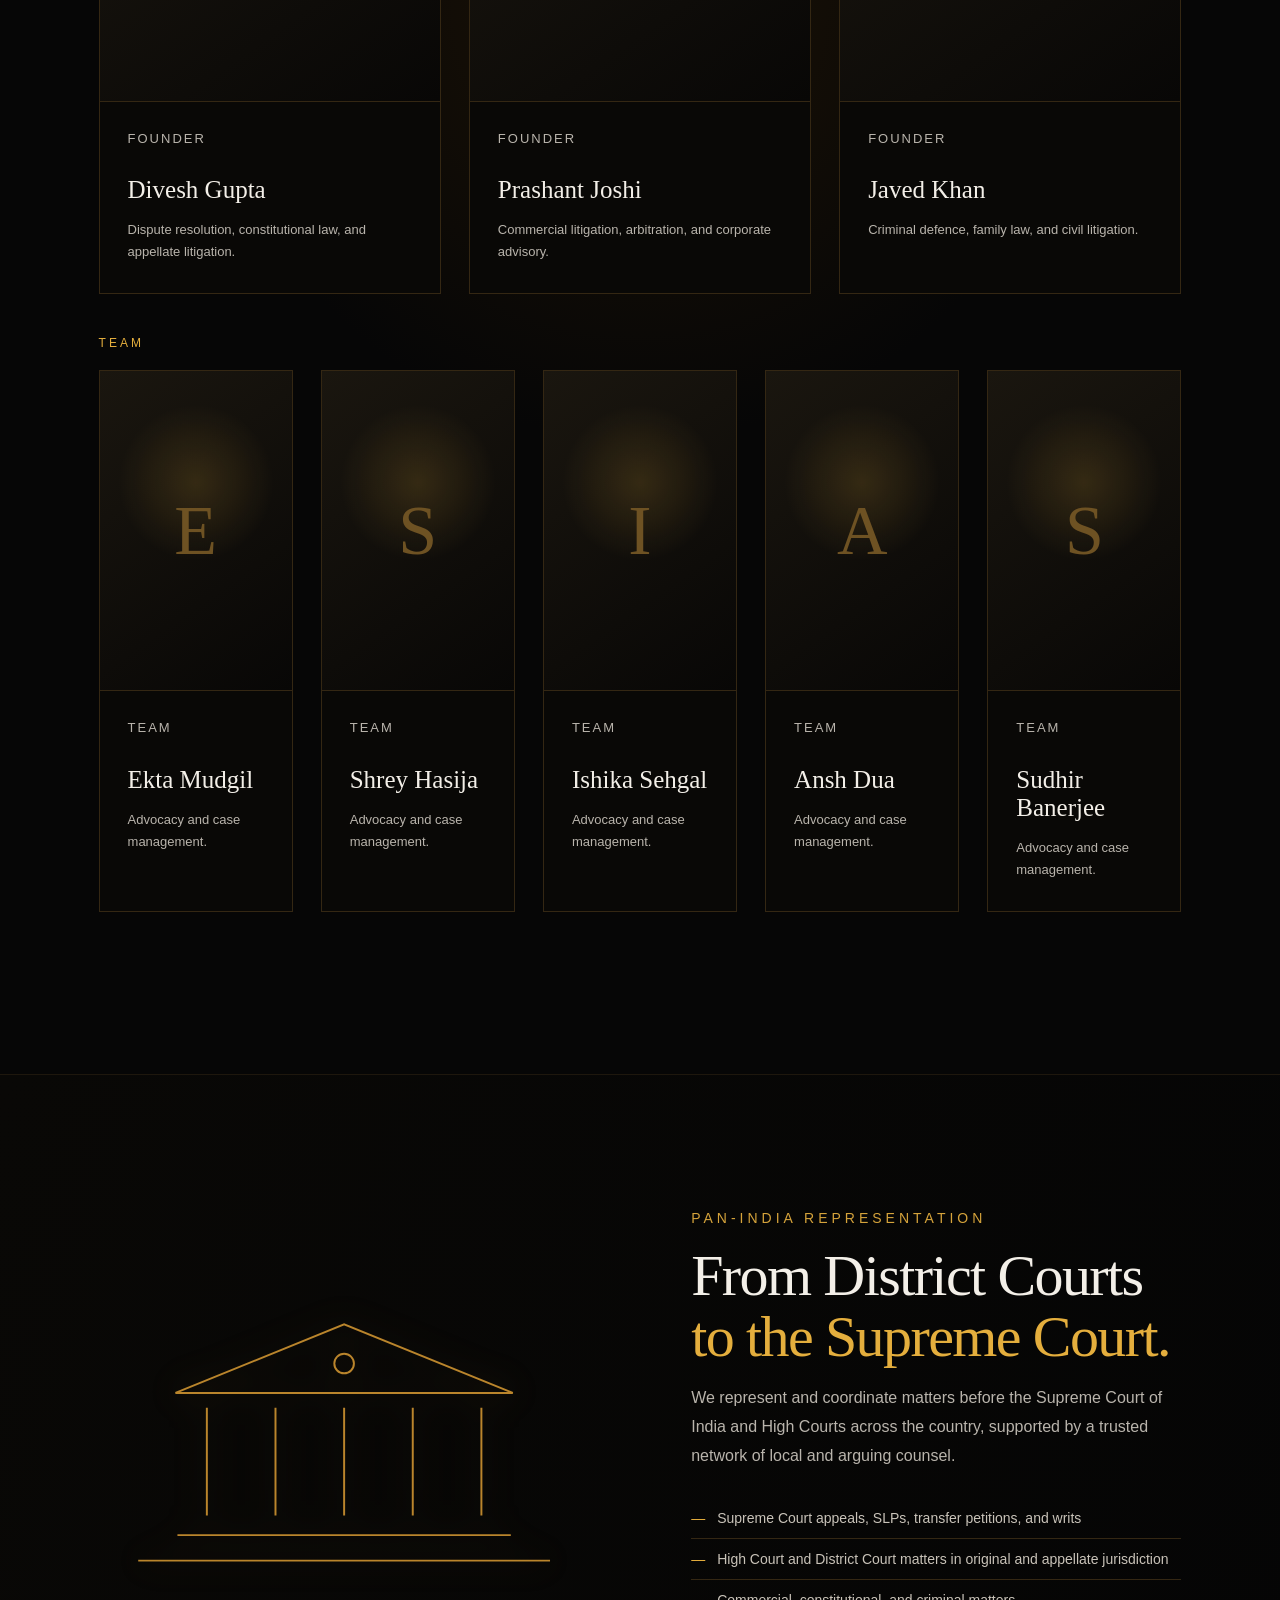
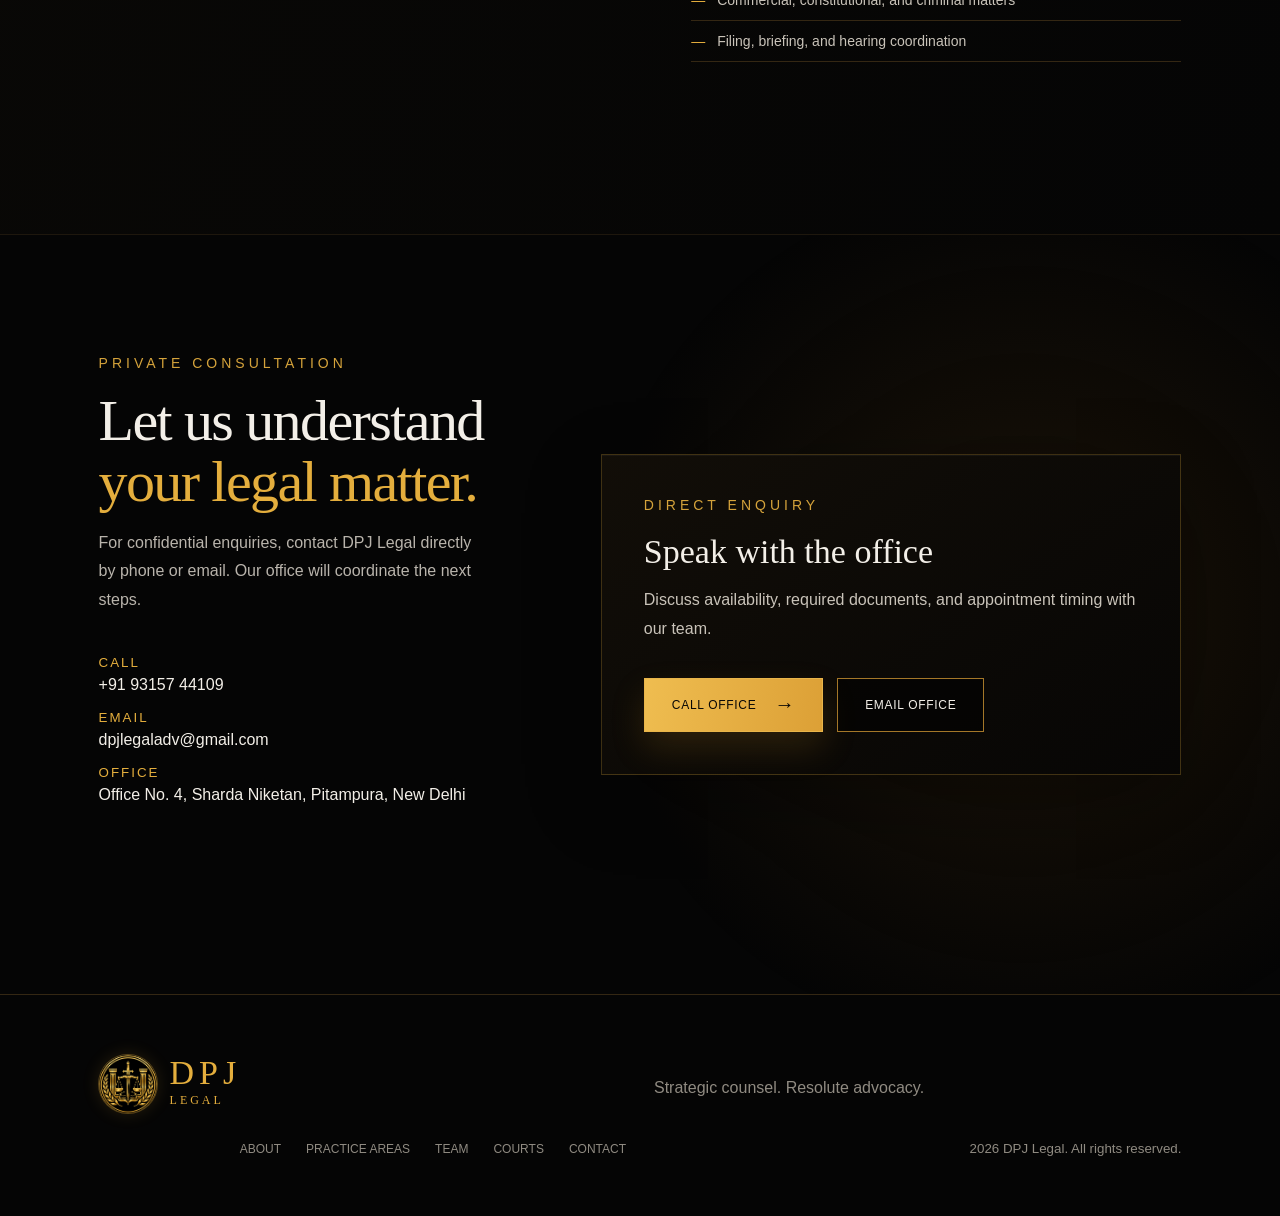
==== commit fb131221: "Add SEO metadata and sitemap" ====
--- a/index.html
+++ b/index.html
@@ -3,9 +3,59 @@
 <head>
   <meta charset="UTF-8">
   <meta name="viewport" content="width=device-width, initial-scale=1">
-  <meta name="description" content="DPJ Legal — advocates and legal consultants representing clients before the Supreme Court of India and High Courts.">
-  <title>DPJ Legal | Advocates & Legal Consultants</title>
+  <meta name="description" content="DPJ Legal is a Delhi-based litigation and advisory law firm handling criminal defence, civil litigation, matrimonial law, property matters, arbitration, and Supreme Court and High Court representation.">
+  <meta name="robots" content="index, follow">
+  <meta name="author" content="DPJ Legal">
+  <link rel="canonical" href="https://www.dpjlegal.com/">
+  <meta property="og:title" content="DPJ Legal | Advocates & Legal Consultants in Delhi">
+  <meta property="og:description" content="Delhi-based legal counsel for criminal defence, civil litigation, matrimonial law, property matters, arbitration, and court representation across India.">
+  <meta property="og:image" content="https://www.dpjlegal.com/assets/dpj-logo.png">
+  <meta property="og:type" content="website">
+  <meta property="og:url" content="https://www.dpjlegal.com/">
+  <meta property="og:site_name" content="DPJ Legal">
+  <meta name="twitter:card" content="summary_large_image">
+  <meta name="twitter:title" content="DPJ Legal | Advocates & Legal Consultants in Delhi">
+  <meta name="twitter:description" content="Strategic legal counsel for litigation, advisory, arbitration, and court representation across India.">
+  <meta name="twitter:image" content="https://www.dpjlegal.com/assets/dpj-logo.png">
+  <title>DPJ Legal | Advocates & Legal Consultants in Delhi</title>
   <link rel="stylesheet" href="styles.css">
+  <script type="application/ld+json">
+  {
+    "@context": "https://schema.org",
+    "@type": "LegalService",
+    "name": "DPJ Legal",
+    "url": "https://www.dpjlegal.com/",
+    "image": "https://www.dpjlegal.com/assets/dpj-logo.png",
+    "description": "DPJ Legal is a Delhi-based litigation and advisory law firm handling criminal defence, civil litigation, matrimonial law, property matters, arbitration, and Supreme Court and High Court representation.",
+    "telephone": "+91 93157 44109",
+    "email": "dpjlegaladv@gmail.com",
+    "address": {
+      "@type": "PostalAddress",
+      "streetAddress": "Office No. 4, Sharda Niketan",
+      "addressLocality": "Pitampura",
+      "addressRegion": "Delhi",
+      "addressCountry": "IN"
+    },
+    "areaServed": ["Delhi", "India"],
+    "priceRange": "$$",
+    "sameAs": [
+      "https://maps.app.goo.gl/Qf12jHoW5okJYJsx6"
+    ],
+    "hasOfferCatalog": {
+      "@type": "OfferCatalog",
+      "name": "Legal Services",
+      "itemListElement": [
+        {"@type": "Offer", "itemOffered": {"@type": "Service", "name": "Criminal Defence"}},
+        {"@type": "Offer", "itemOffered": {"@type": "Service", "name": "Civil Litigation"}},
+        {"@type": "Offer", "itemOffered": {"@type": "Service", "name": "Matrimonial Law"}},
+        {"@type": "Offer", "itemOffered": {"@type": "Service", "name": "Property Law"}},
+        {"@type": "Offer", "itemOffered": {"@type": "Service", "name": "Insolvency and Bankruptcy Litigation"}},
+        {"@type": "Offer", "itemOffered": {"@type": "Service", "name": "Documentation and Advisory"}},
+        {"@type": "Offer", "itemOffered": {"@type": "Service", "name": "Arbitration"}}
+      ]
+    }
+  }
+  </script>
 </head>
 <body>
   <header class="site-header" id="top">
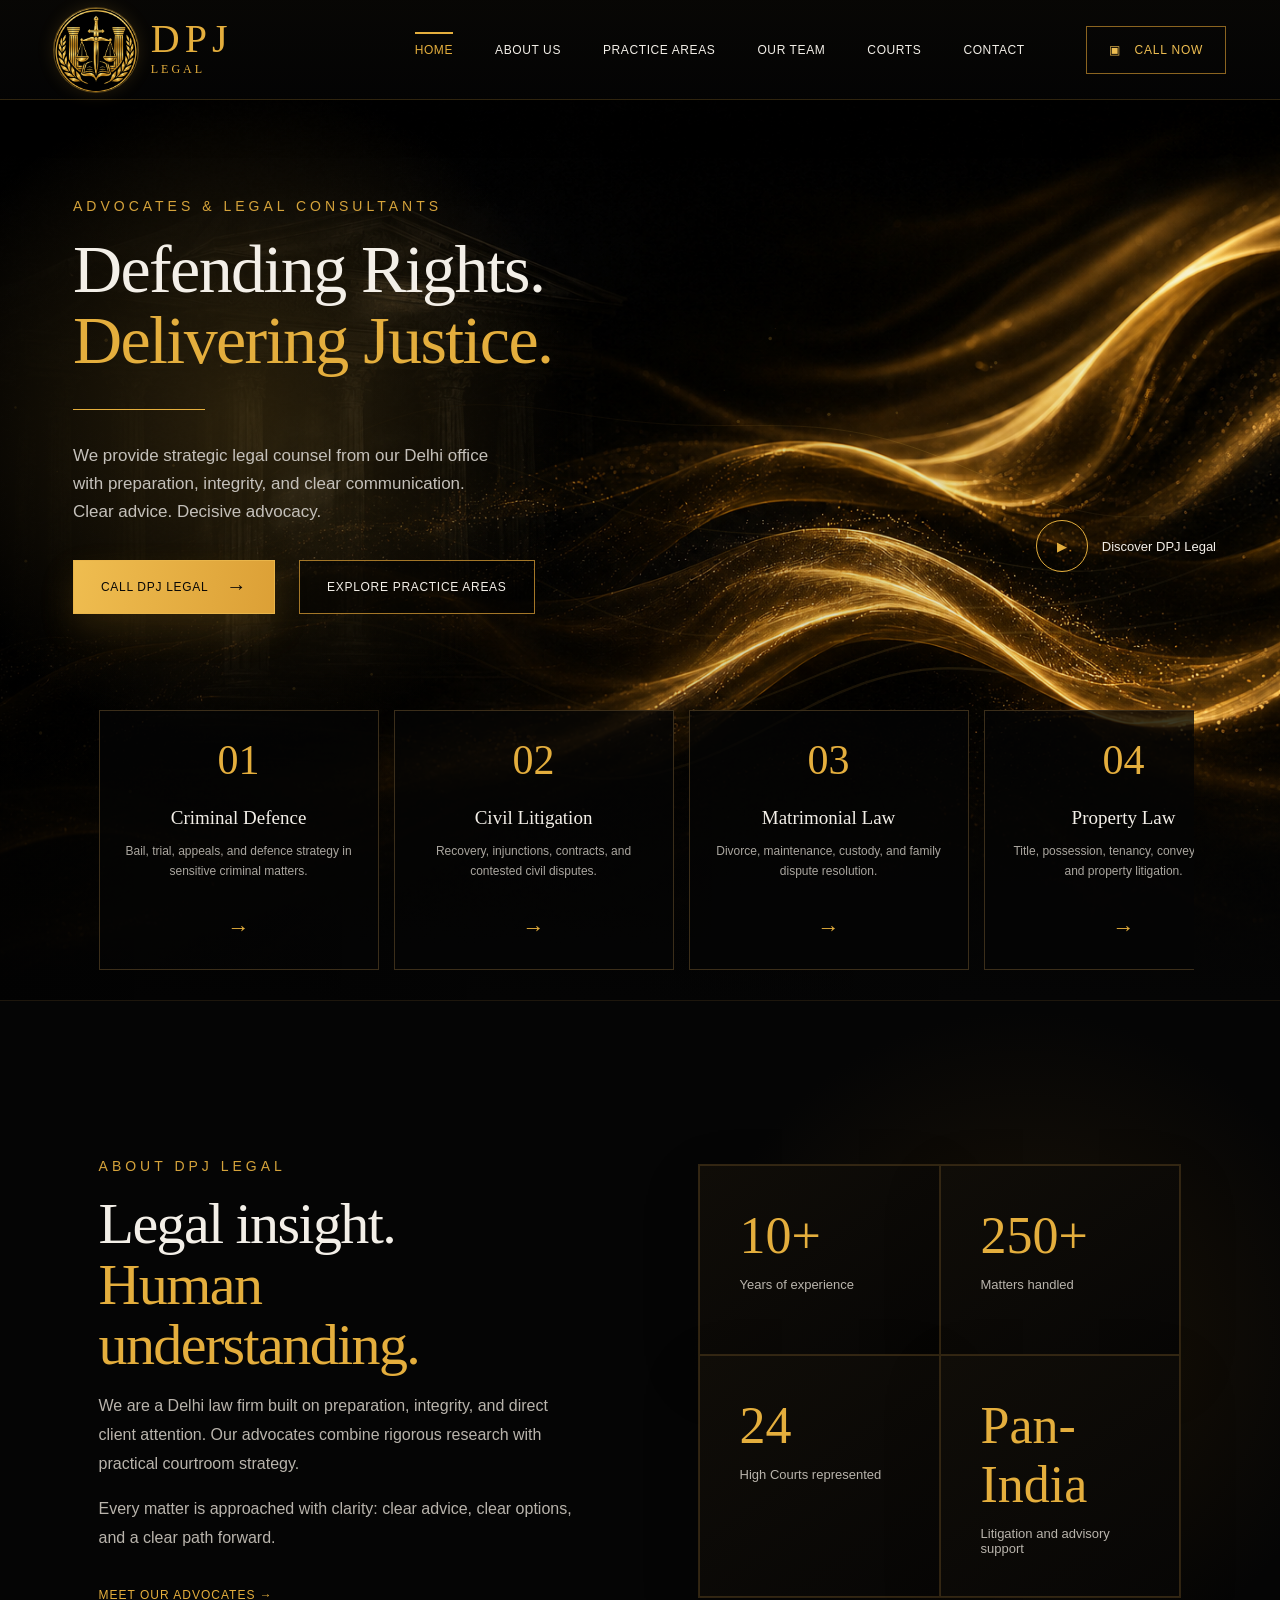
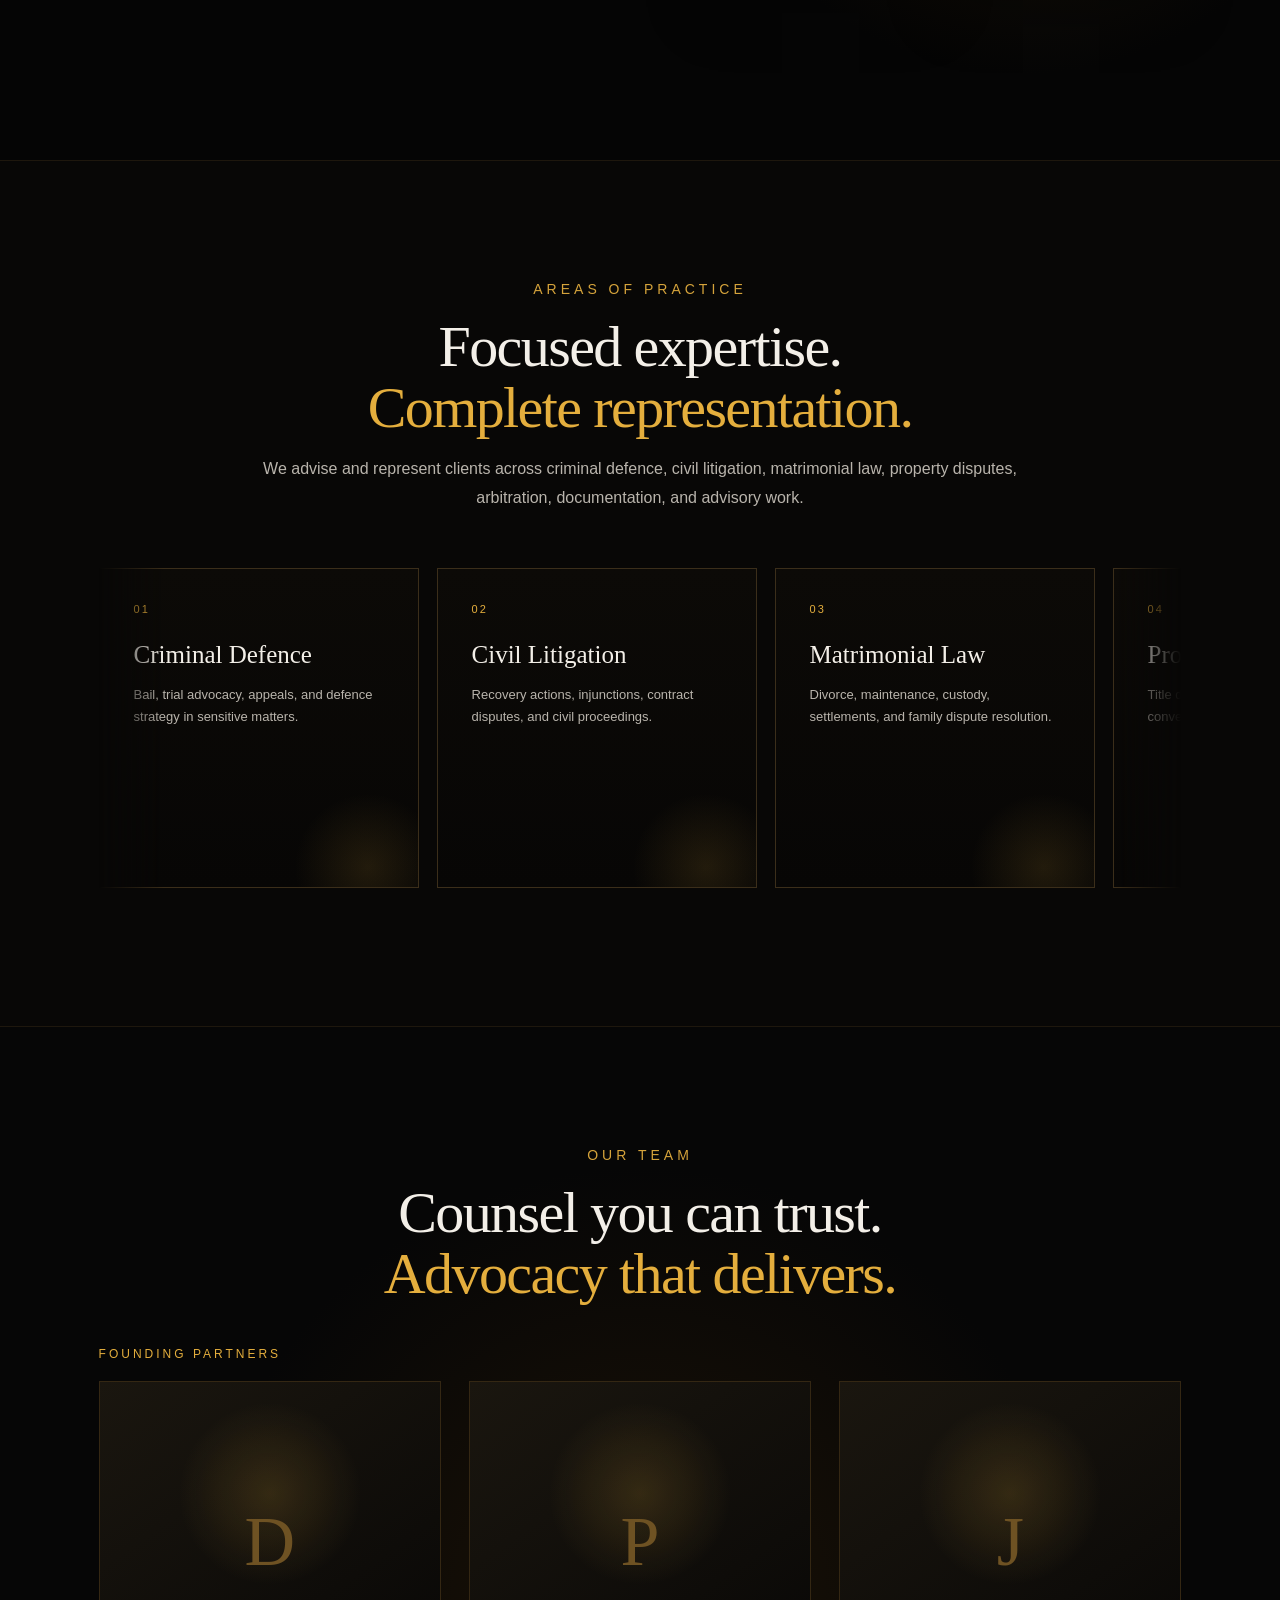
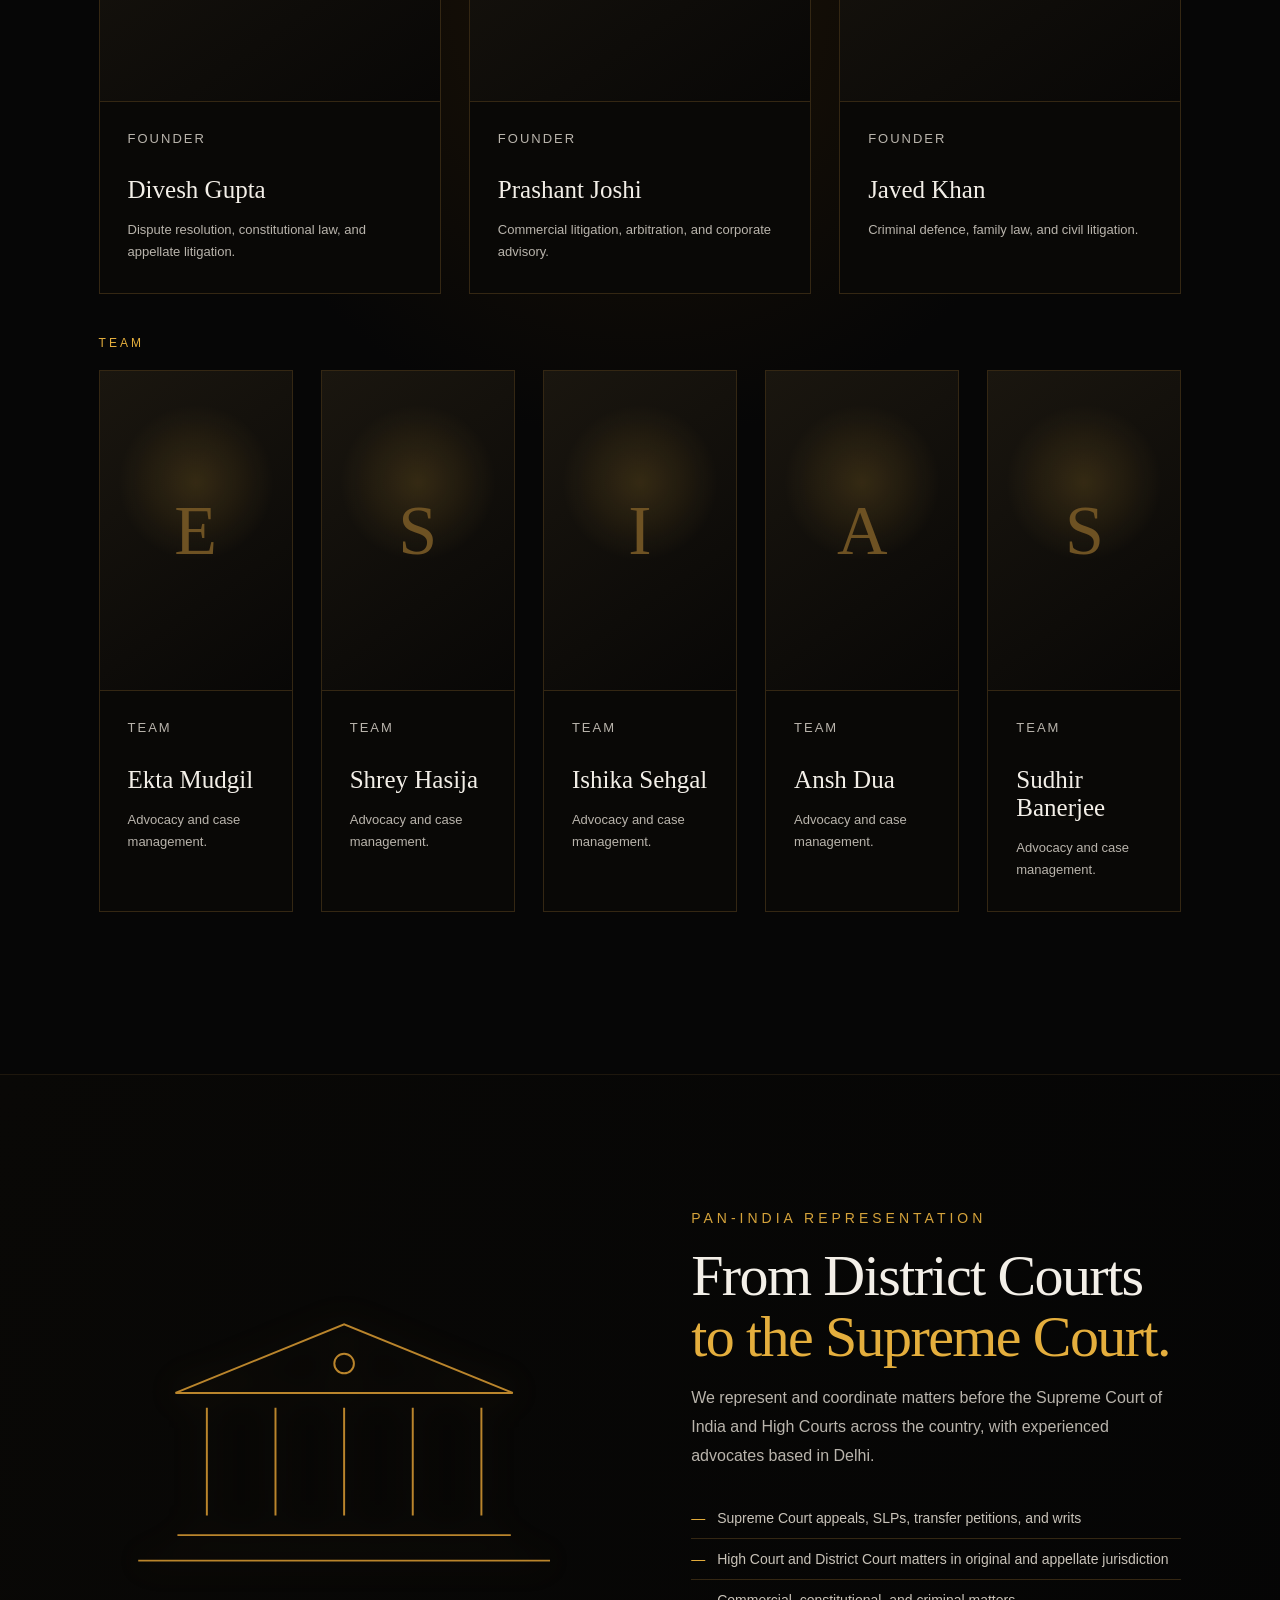
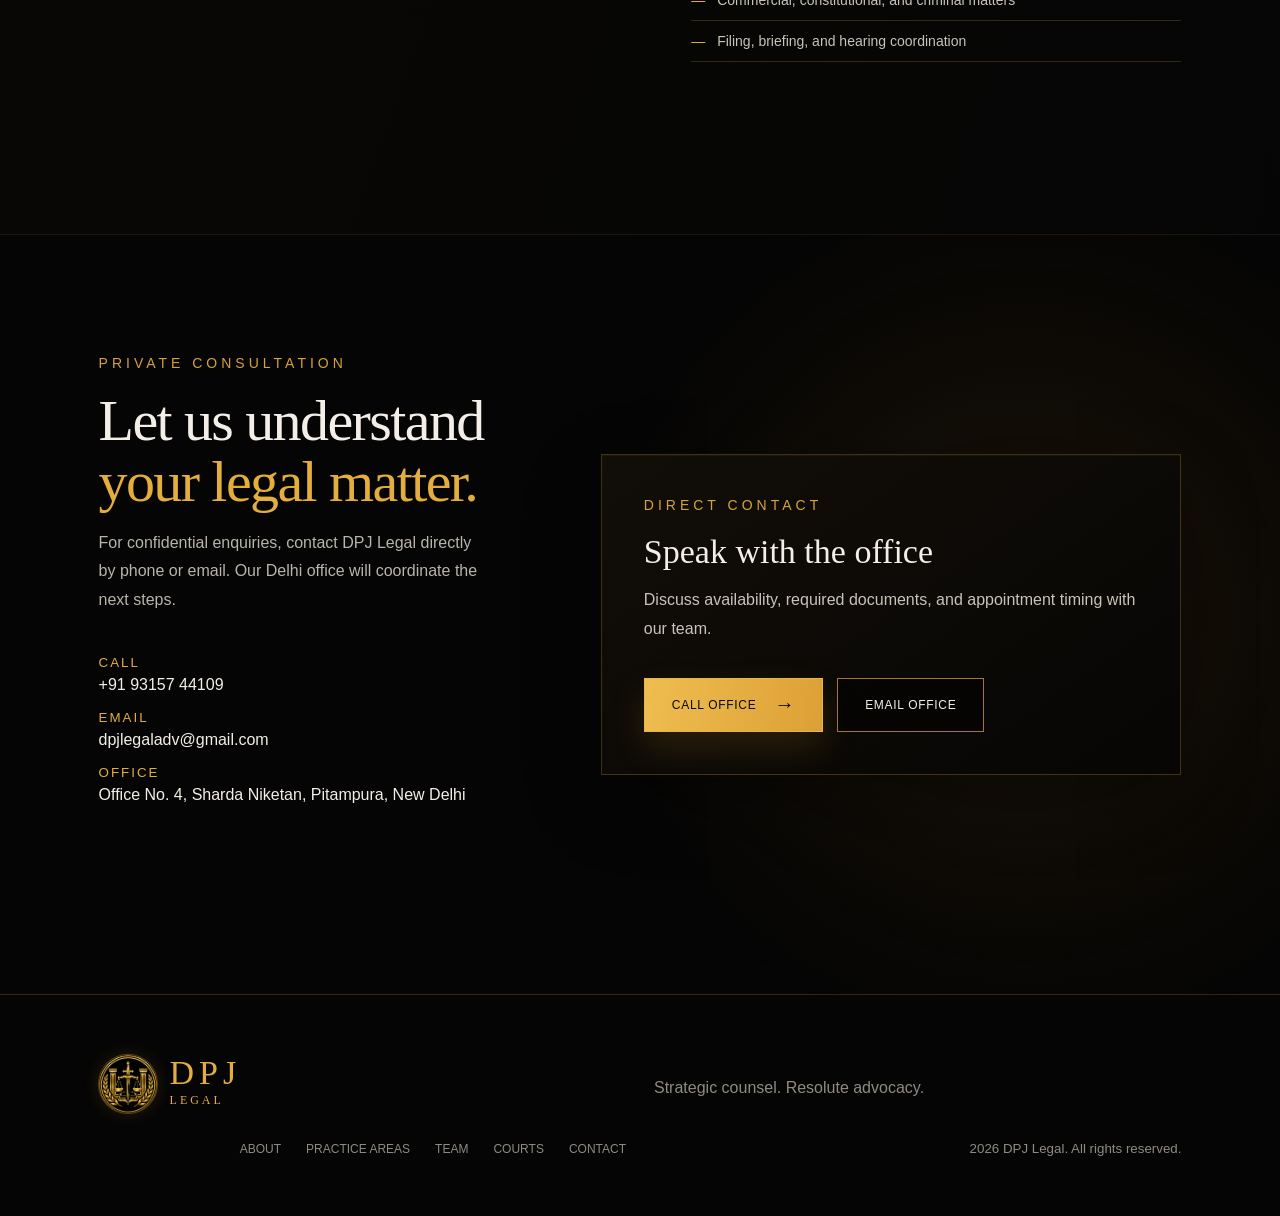
==== commit b7b357a8: "Refine site copy for premium tone" ====
--- a/index.html
+++ b/index.html
@@ -3,12 +3,12 @@
 <head>
   <meta charset="UTF-8">
   <meta name="viewport" content="width=device-width, initial-scale=1">
-  <meta name="description" content="DPJ Legal is a Delhi-based litigation and advisory law firm handling criminal defence, civil litigation, matrimonial law, property matters, arbitration, and Supreme Court and High Court representation.">
+  <meta name="description" content="DPJ Legal is a Delhi law firm handling criminal defence, civil litigation, matrimonial law, property disputes, arbitration, and Supreme Court and High Court representation.">
   <meta name="robots" content="index, follow">
   <meta name="author" content="DPJ Legal">
   <link rel="canonical" href="https://www.dpjlegal.com/">
   <meta property="og:title" content="DPJ Legal | Advocates & Legal Consultants in Delhi">
-  <meta property="og:description" content="Delhi-based legal counsel for criminal defence, civil litigation, matrimonial law, property matters, arbitration, and court representation across India.">
+  <meta property="og:description" content="Delhi law firm handling criminal defence, civil litigation, matrimonial law, property disputes, arbitration, and Supreme Court and High Court representation.">
   <meta property="og:image" content="https://www.dpjlegal.com/assets/dpj-logo.png">
   <meta property="og:type" content="website">
   <meta property="og:url" content="https://www.dpjlegal.com/">
@@ -26,7 +26,7 @@
     "name": "DPJ Legal",
     "url": "https://www.dpjlegal.com/",
     "image": "https://www.dpjlegal.com/assets/dpj-logo.png",
-    "description": "DPJ Legal is a Delhi-based litigation and advisory law firm handling criminal defence, civil litigation, matrimonial law, property matters, arbitration, and Supreme Court and High Court representation.",
+    "description": "DPJ Legal is a Delhi law firm handling criminal defence, civil litigation, matrimonial law, property disputes, arbitration, and Supreme Court and High Court representation.",
     "telephone": "+91 93157 44109",
     "email": "dpjlegaladv@gmail.com",
     "address": {
@@ -77,33 +77,33 @@
         <p class="eyebrow">Advocates & Legal Consultants</p>
         <h1>Defending Rights.<br><em>Delivering Justice.</em></h1>
         <span class="gold-rule"></span>
-        <p class="lead">We provide strategic legal support<br>with preparation, integrity, and clear communication.<br>Your trust. Our responsibility.</p>
+        <p class="lead">We provide strategic legal counsel from our Delhi office<br>with preparation, integrity, and clear communication.<br>Clear advice. Decisive advocacy.</p>
         <div class="actions"><a class="button gold" href="tel:+919315744109">Call DPJ Legal <b>→</b></a><a class="button outline" href="#practice">Explore Practice Areas</a></div>
       </div>
       <a class="intro-link" href="#about"><span class="play">▶</span> Discover DPJ Legal</a>
       <div class="practice-strip" aria-label="Practice areas preview">
-        <a href="#practice"><span class="service-icon">01</span><h3>Criminal Defence</h3><p>Focused defence strategy for bail, trial, appeals, and sensitive criminal matters.</p><b>→</b></a>
-        <a href="#practice"><span class="service-icon">02</span><h3>Civil Litigation</h3><p>Clear courtroom strategy for recovery, injunctions, contracts, and disputes.</p><b>→</b></a>
-        <a href="#practice"><span class="service-icon">03</span><h3>Matrimonial Law</h3><p>Measured counsel for family disputes, settlements, and sensitive personal matters.</p><b>→</b></a>
-        <a href="#practice"><span class="service-icon">04</span><h3>Property Law</h3><p>Title, possession, tenancy, transfer, and litigation across property matters.</p><b>→</b></a>
+        <a href="#practice"><span class="service-icon">01</span><h3>Criminal Defence</h3><p>Bail, trial, appeals, and defence strategy in sensitive criminal matters.</p><b>→</b></a>
+        <a href="#practice"><span class="service-icon">02</span><h3>Civil Litigation</h3><p>Recovery, injunctions, contracts, and contested civil disputes.</p><b>→</b></a>
+        <a href="#practice"><span class="service-icon">03</span><h3>Matrimonial Law</h3><p>Divorce, maintenance, custody, and family dispute resolution.</p><b>→</b></a>
+        <a href="#practice"><span class="service-icon">04</span><h3>Property Law</h3><p>Title, possession, tenancy, conveyancing, and property litigation.</p><b>→</b></a>
         <a href="#practice"><span class="service-icon">05</span><h3>Insolvency &amp; Bankruptcy Litigation</h3><p>Representation in insolvency proceedings, recovery, and restructuring disputes.</p><b>→</b></a>
-        <a href="#practice"><span class="service-icon">06</span><h3>Documentation &amp; Advisory</h3><p>Drafting, review, and practical legal guidance for business and private matters.</p><b>→</b></a>
-        <a href="#practice"><span class="service-icon">07</span><h3>Arbitration</h3><p>Domestic and commercial arbitration with interim relief and enforcement support.</p><b>→</b></a>
+        <a href="#practice"><span class="service-icon">06</span><h3>Documentation &amp; Advisory</h3><p>Drafting, review, and practical legal advice for business and private matters.</p><b>→</b></a>
+        <a href="#practice"><span class="service-icon">07</span><h3>Arbitration</h3><p>Commercial arbitration with interim relief, enforcement, and dispute strategy.</p><b>→</b></a>
       </div>
     </section>
 
     <section class="section about" id="about">
-      <div class="section-copy reveal"><p class="eyebrow">About DPJ Legal</p><h2>Legal insight.<br><em>Human understanding.</em></h2><p>We are a focused litigation and advisory practice built on preparation, integrity, and personal attention. Our advocates combine rigorous research with practical courtroom strategy.</p><p>Every matter is approached with clarity: clear advice, clear options, and a clear path forward.</p><a class="text-link" href="#team">Meet our advocates →</a></div>
+      <div class="section-copy reveal"><p class="eyebrow">About DPJ Legal</p><h2>Legal insight.<br><em>Human understanding.</em></h2><p>We are a Delhi law firm built on preparation, integrity, and direct client attention. Our advocates combine rigorous research with practical courtroom strategy.</p><p>Every matter is approached with clarity: clear advice, clear options, and a clear path forward.</p><a class="text-link" href="#team">Meet our advocates →</a></div>
       <div class="values-grid reveal"><article><strong>10+</strong><span>Years of experience</span></article><article><strong>250+</strong><span>Matters handled</span></article><article><strong>24</strong><span>High Courts represented</span></article><article><strong>Pan-India</strong><span>Litigation and advisory support</span></article></div>
     </section>
 
     <section class="section practice" id="practice">
-      <div class="section-heading reveal"><p class="eyebrow">Areas of Practice</p><h2>Focused expertise.<br><em>Complete representation.</em></h2><p>We advise and represent clients across litigation, dispute resolution, documentation, and strategic legal matters.</p></div>
+      <div class="section-heading reveal"><p class="eyebrow">Areas of Practice</p><h2>Focused expertise.<br><em>Complete representation.</em></h2><p>We advise and represent clients across criminal defence, civil litigation, matrimonial law, property disputes, arbitration, documentation, and advisory work.</p></div>
       <div class="practice-carousel reveal" aria-label="Practice areas">
-        <article><span>01</span><h3>Criminal Defence</h3><p>Bail, trial advocacy, appeals, and strategic defence across sensitive criminal matters.</p></article>
-        <article><span>02</span><h3>Civil Litigation</h3><p>Recovery actions, injunctions, contract disputes, and high-value civil proceedings.</p></article>
+        <article><span>01</span><h3>Criminal Defence</h3><p>Bail, trial advocacy, appeals, and defence strategy in sensitive matters.</p></article>
+        <article><span>02</span><h3>Civil Litigation</h3><p>Recovery actions, injunctions, contract disputes, and civil proceedings.</p></article>
         <article><span>03</span><h3>Matrimonial Law</h3><p>Divorce, maintenance, custody, settlements, and family dispute resolution.</p></article>
-        <article><span>04</span><h3>Property Law</h3><p>Title disputes, possession, tenancy, conveyancing, and property-related litigation.</p></article>
+        <article><span>04</span><h3>Property Law</h3><p>Title disputes, possession, tenancy, conveyancing, and property litigation.</p></article>
         <article><span>05</span><h3>Insolvency &amp; Bankruptcy Litigation</h3><p>Proceedings under insolvency law, recovery disputes, restructuring, and enforcement.</p></article>
         <article><span>06</span><h3>Documentation &amp; Advisory</h3><p>Drafting, vetting, compliance support, and practical legal advice for individuals and businesses.</p></article>
         <article><span>07</span><h3>Arbitration</h3><p>Commercial arbitration, interim relief, enforcement, and dispute strategy.</p></article>
@@ -134,12 +134,12 @@
 
     <section class="section courts" id="courts">
       <div class="court-art reveal"><svg viewBox="0 0 500 330" aria-hidden="true"><path d="M40 276h420M80 250h340M110 230V120m70 110V120m70 110V120m70 110V120m70 110V120M78 105h344L250 35 78 105Z"/><circle cx="250" cy="75" r="10"/></svg></div>
-      <div class="section-copy reveal"><p class="eyebrow">Pan-India Representation</p><h2>From District Courts<br><em>to the Supreme Court.</em></h2><p>We represent and coordinate matters before the Supreme Court of India and High Courts across the country, supported by a trusted network of local and arguing counsel.</p><ul><li>Supreme Court appeals, SLPs, transfer petitions, and writs</li><li>High Court and District Court matters in original and appellate jurisdiction</li><li>Commercial, constitutional, and criminal matters</li><li>Filing, briefing, and hearing coordination</li></ul></div>
+      <div class="section-copy reveal"><p class="eyebrow">Pan-India Representation</p><h2>From District Courts<br><em>to the Supreme Court.</em></h2><p>We represent and coordinate matters before the Supreme Court of India and High Courts across the country, with experienced advocates based in Delhi.</p><ul><li>Supreme Court appeals, SLPs, transfer petitions, and writs</li><li>High Court and District Court matters in original and appellate jurisdiction</li><li>Commercial, constitutional, and criminal matters</li><li>Filing, briefing, and hearing coordination</li></ul></div>
     </section>
 
     <section class="section contact" id="contact">
-      <div class="section-copy reveal"><p class="eyebrow">Private Consultation</p><h2>Let us understand<br><em>your legal matter.</em></h2><p>For confidential enquiries, contact DPJ Legal directly by phone or email. Our office will coordinate the next steps.</p><div class="contact-details"><p><small>Call</small><a href="tel:+919315744109">+91 93157 44109</a></p><p><small>Email</small><a href="mailto:dpjlegaladv@gmail.com">dpjlegaladv@gmail.com</a></p><p><small>Office</small><a href="https://maps.app.goo.gl/Qf12jHoW5okJYJsx6" target="_blank" rel="noopener">Office No. 4, Sharda Niketan, Pitampura, New Delhi</a></p></div></div>
-      <aside class="contact-panel reveal" aria-label="Contact DPJ Legal directly"><p class="eyebrow">Direct Enquiry</p><h3>Speak with the office</h3><p>Discuss availability, required documents, and appointment timing with our team.</p><div class="contact-actions"><a class="button gold" href="tel:+919315744109">Call Office <b>→</b></a><a class="button outline" href="mailto:dpjlegaladv@gmail.com">Email Office</a></div></aside>
+      <div class="section-copy reveal"><p class="eyebrow">Private Consultation</p><h2>Let us understand<br><em>your legal matter.</em></h2><p>For confidential enquiries, contact DPJ Legal directly by phone or email. Our Delhi office will coordinate the next steps.</p><div class="contact-details"><p><small>Call</small><a href="tel:+919315744109">+91 93157 44109</a></p><p><small>Email</small><a href="mailto:dpjlegaladv@gmail.com">dpjlegaladv@gmail.com</a></p><p><small>Office</small><a href="https://maps.app.goo.gl/Qf12jHoW5okJYJsx6" target="_blank" rel="noopener">Office No. 4, Sharda Niketan, Pitampura, New Delhi</a></p></div></div>
+      <aside class="contact-panel reveal" aria-label="Contact DPJ Legal directly"><p class="eyebrow">Direct Contact</p><h3>Speak with the office</h3><p>Discuss availability, required documents, and appointment timing with our team.</p><div class="contact-actions"><a class="button gold" href="tel:+919315744109">Call Office <b>→</b></a><a class="button outline" href="mailto:dpjlegaladv@gmail.com">Email Office</a></div></aside>
     </section>
   </main>
 
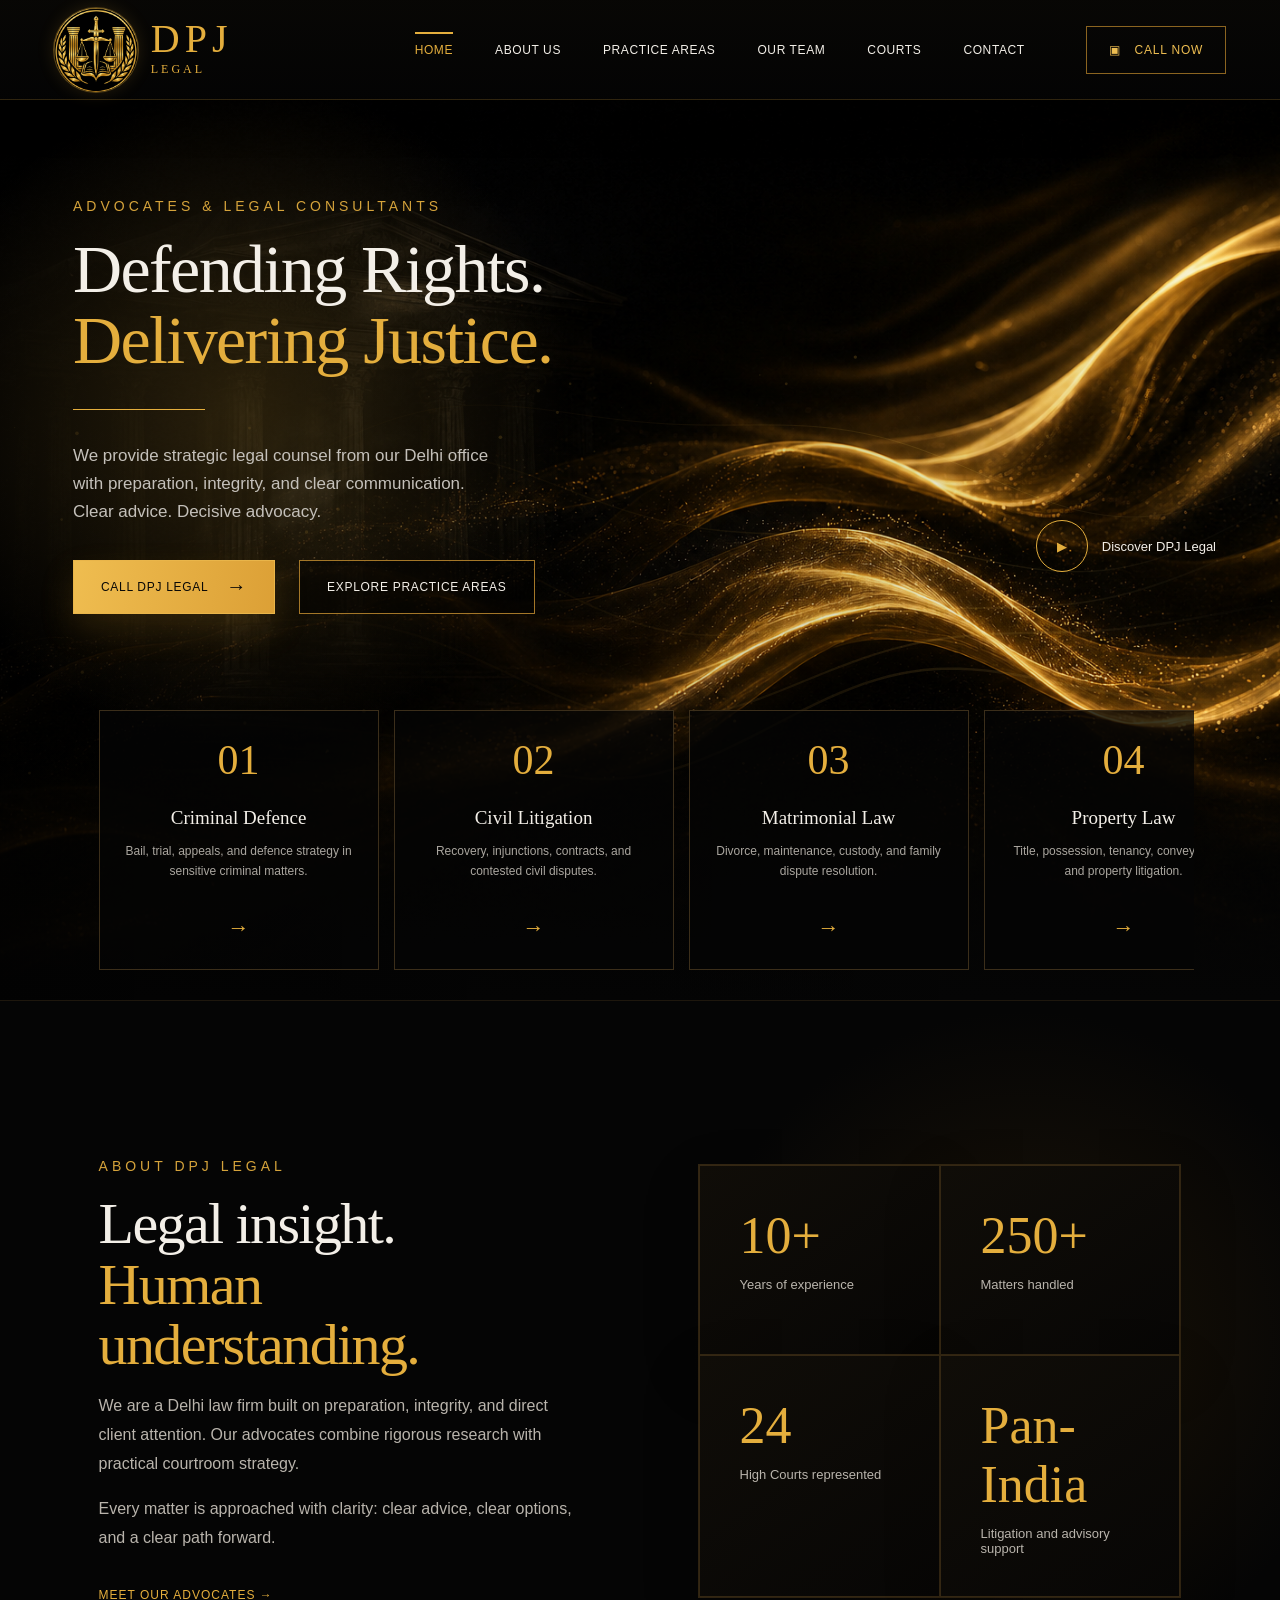
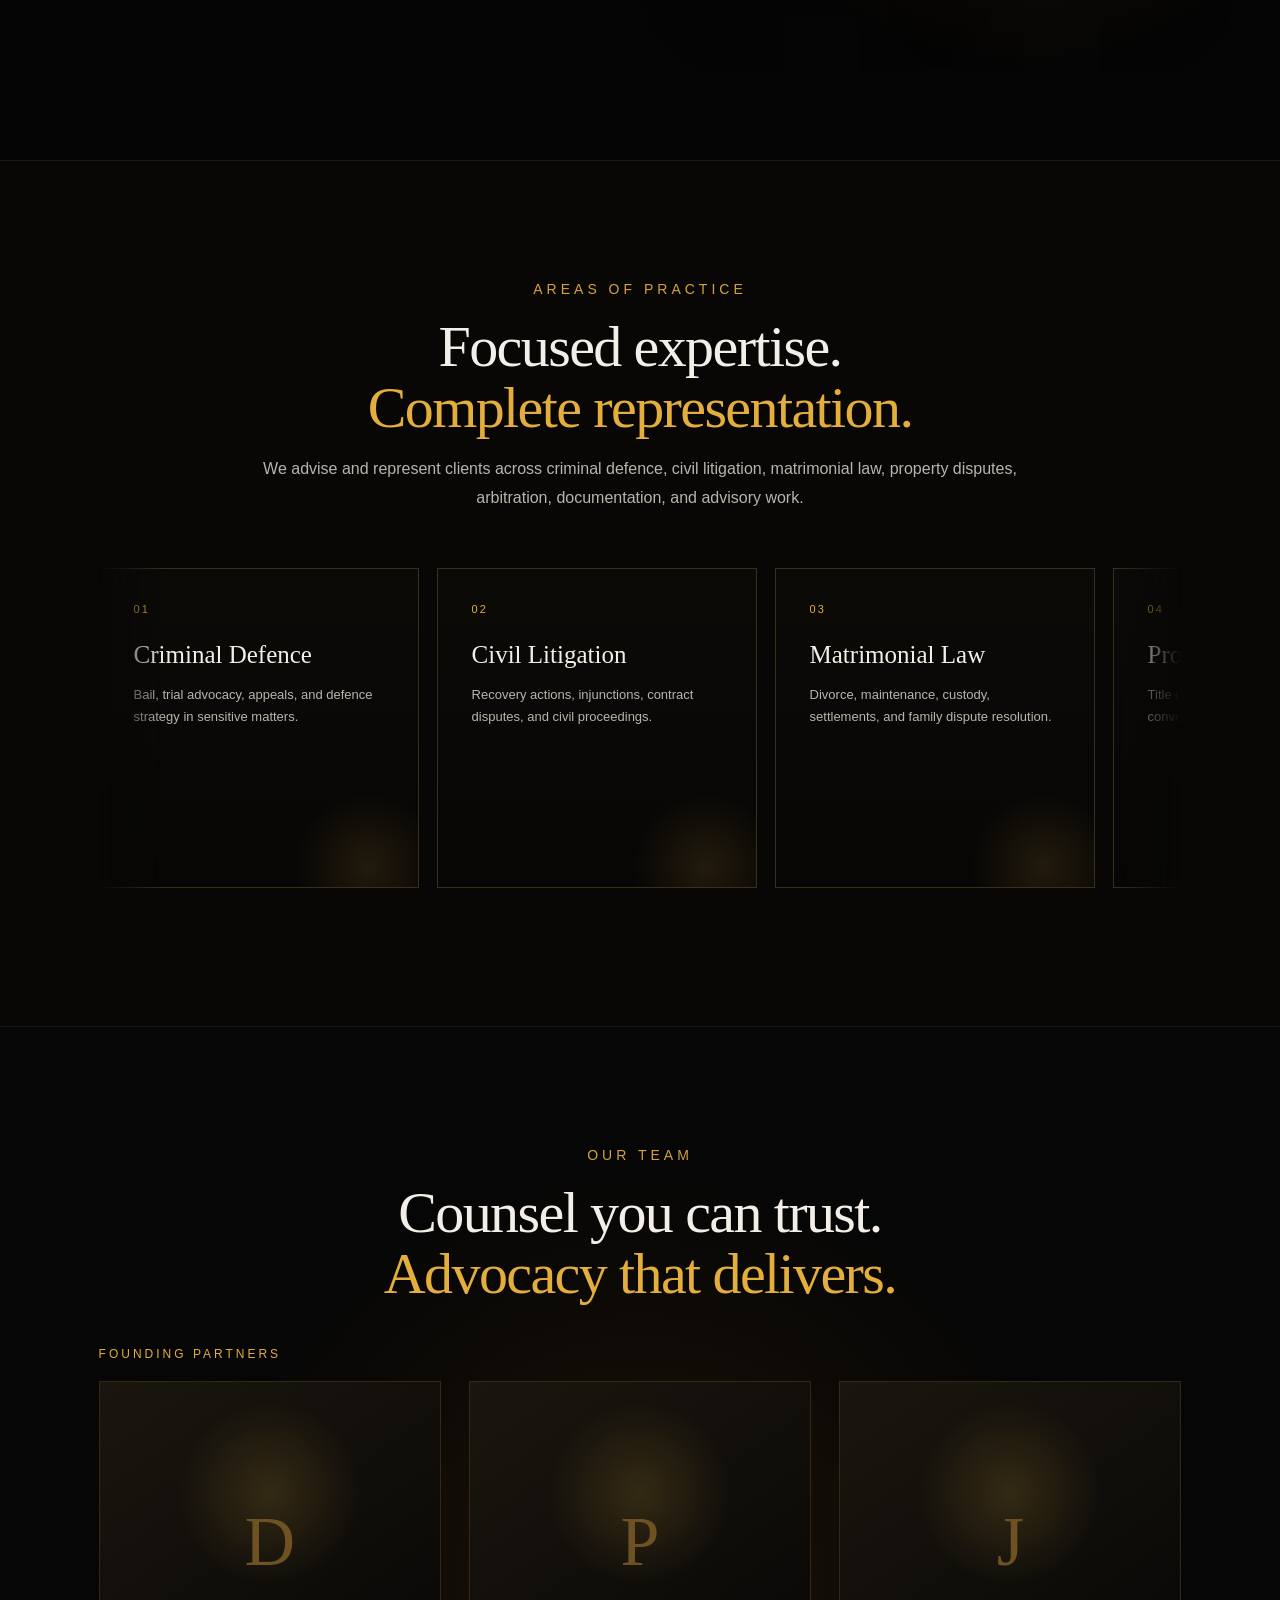
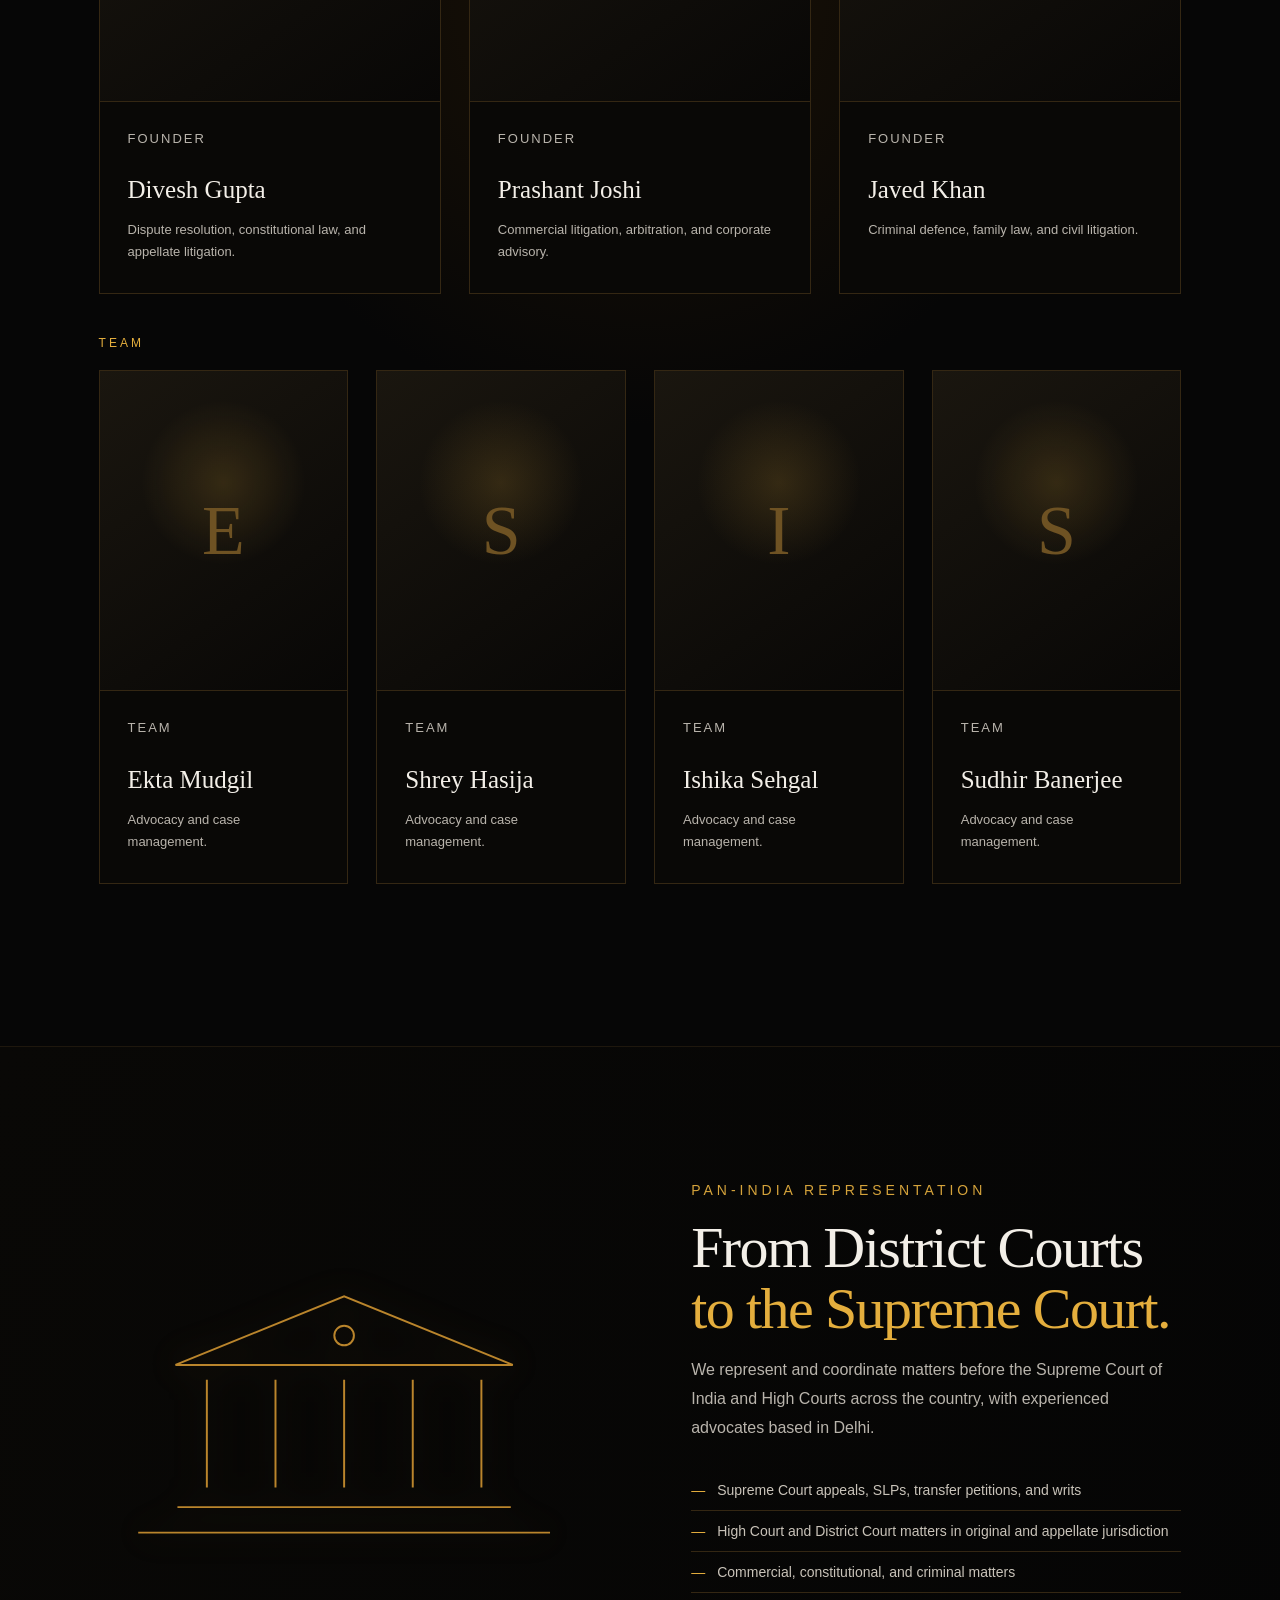
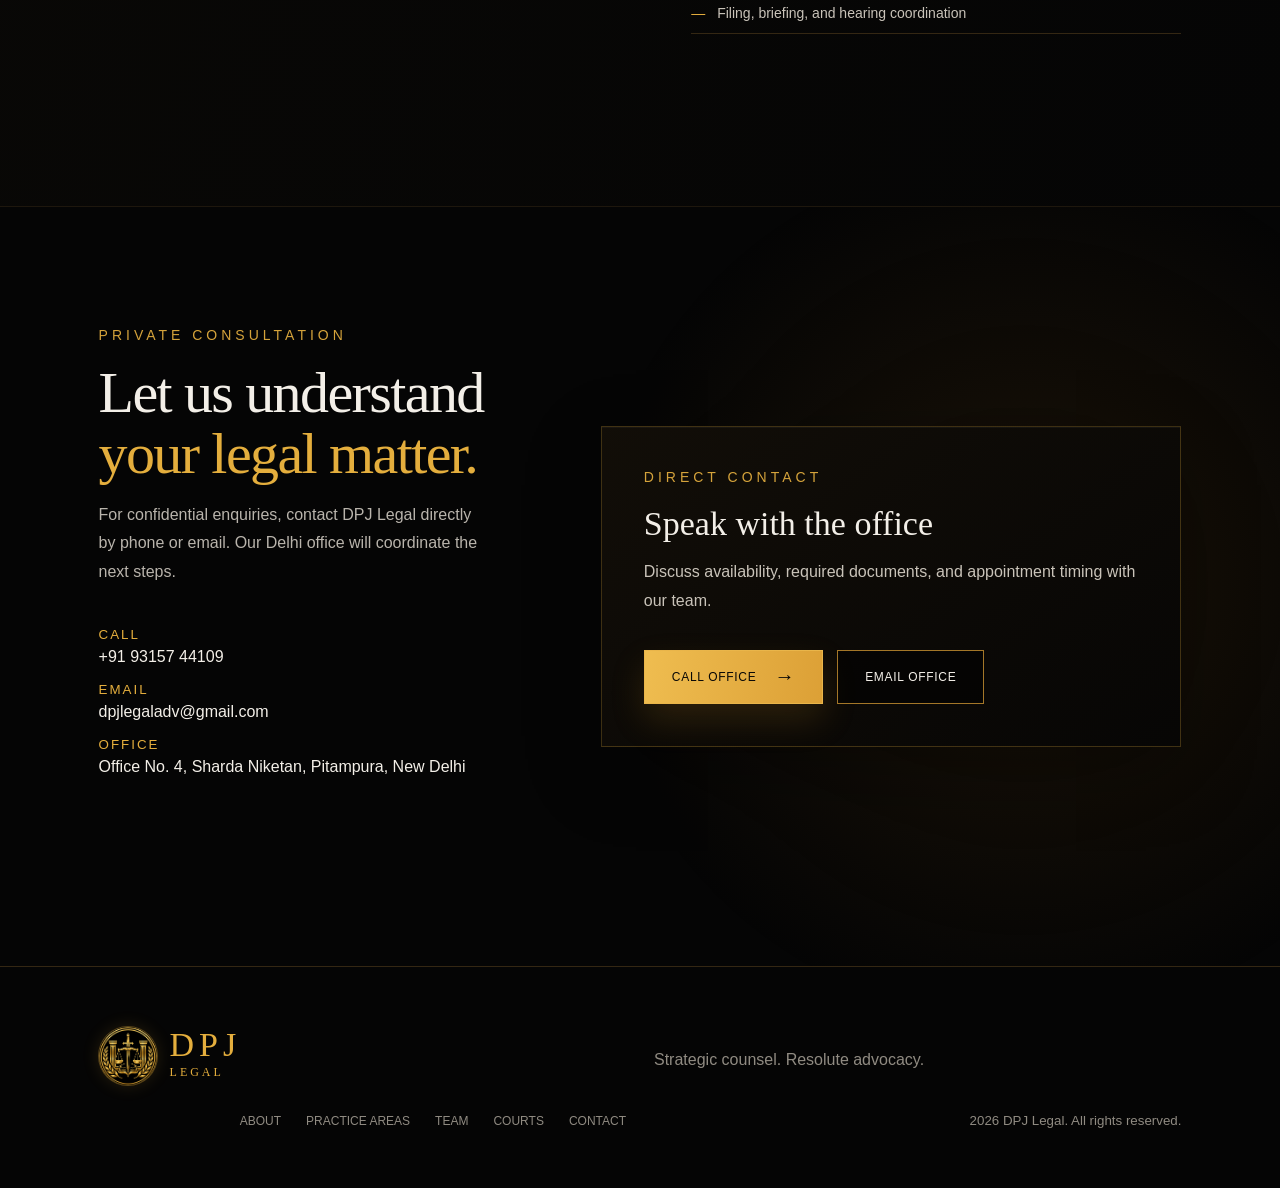
==== commit 90a14aa3: "Remove Ansh Dua profile" ====
--- a/index.html
+++ b/index.html
@@ -126,7 +126,6 @@
           <article><div class="portrait"><span>E</span></div><p class="role">Team</p><h3>Ekta Mudgil</h3><p>Advocacy and case management.</p></article>
           <article><div class="portrait"><span>S</span></div><p class="role">Team</p><h3>Shrey Hasija</h3><p>Advocacy and case management.</p></article>
           <article><div class="portrait"><span>I</span></div><p class="role">Team</p><h3>Ishika Sehgal</h3><p>Advocacy and case management.</p></article>
-          <article><div class="portrait"><span>A</span></div><p class="role">Team</p><h3>Ansh Dua</h3><p>Advocacy and case management.</p></article>
           <article><div class="portrait"><span>S</span></div><p class="role">Team</p><h3>Sudhir Banerjee</h3><p>Advocacy and case management.</p></article>
         </div>
       </div>
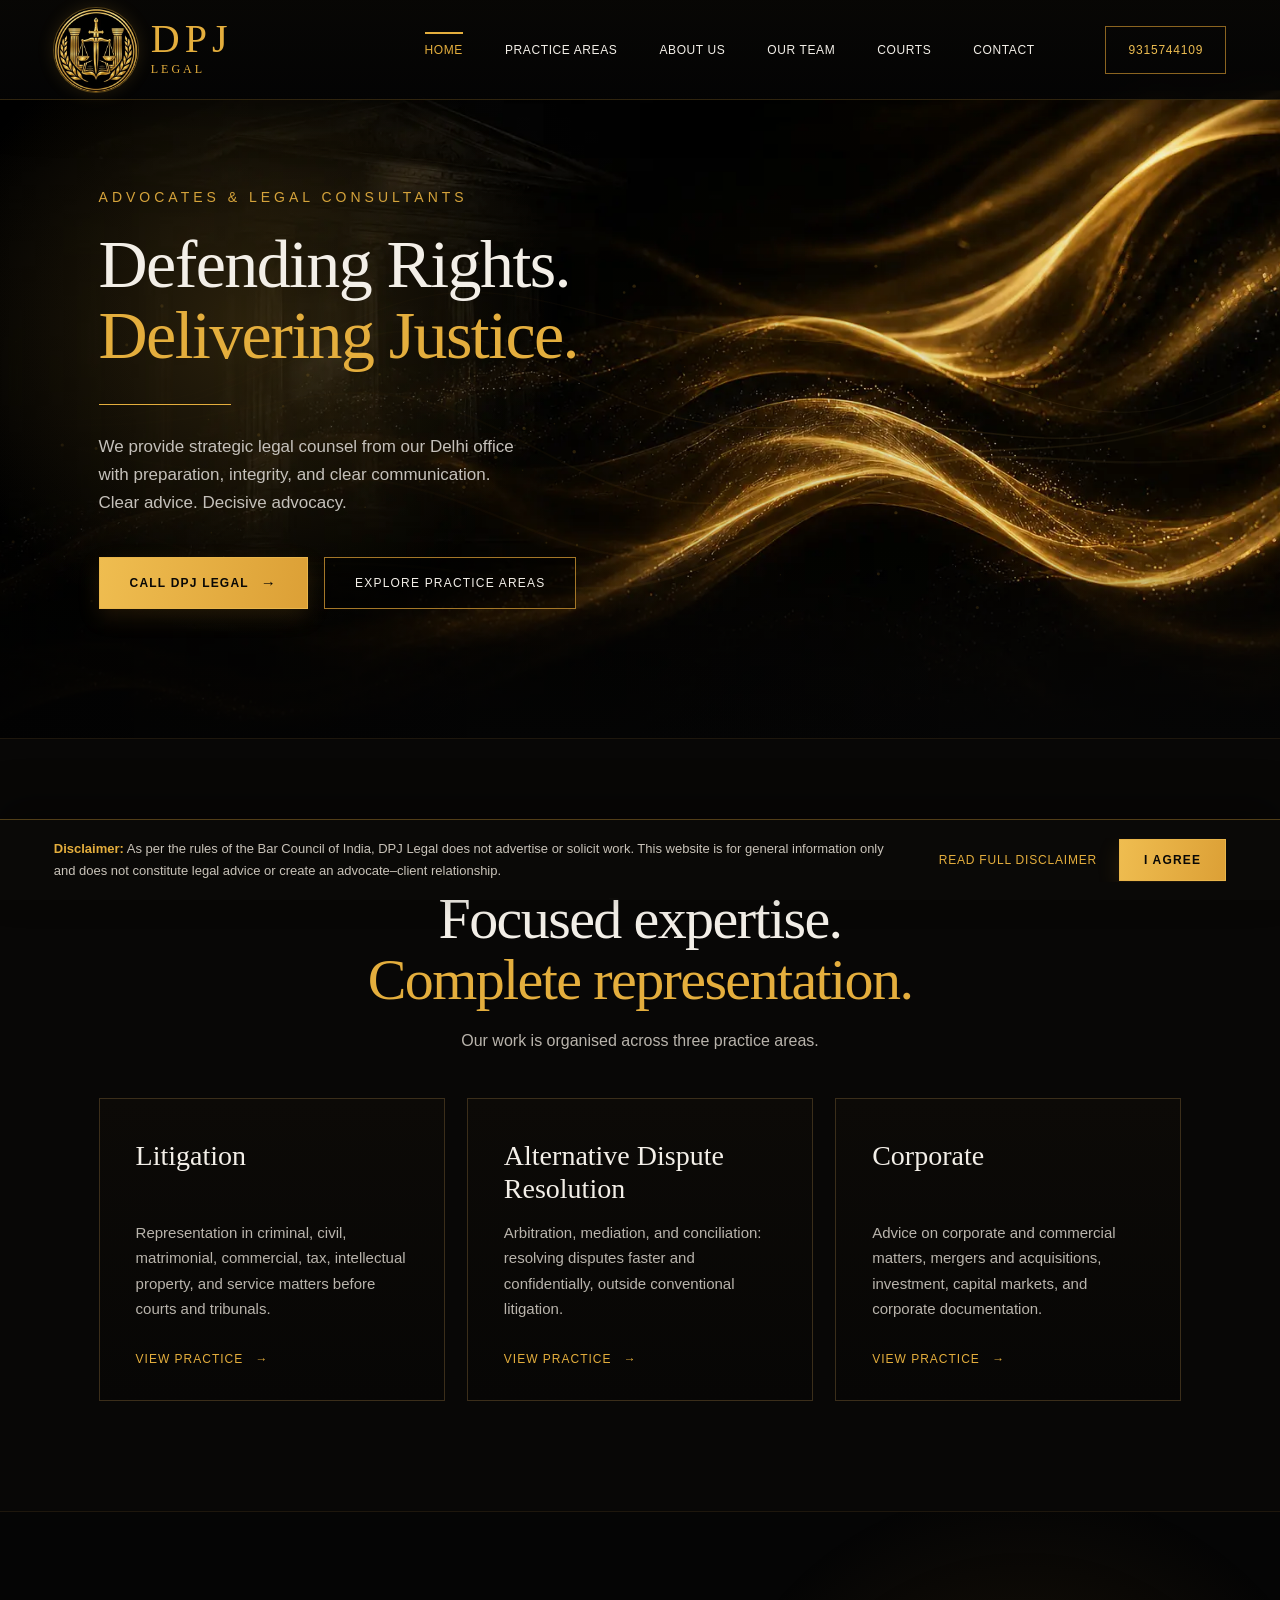
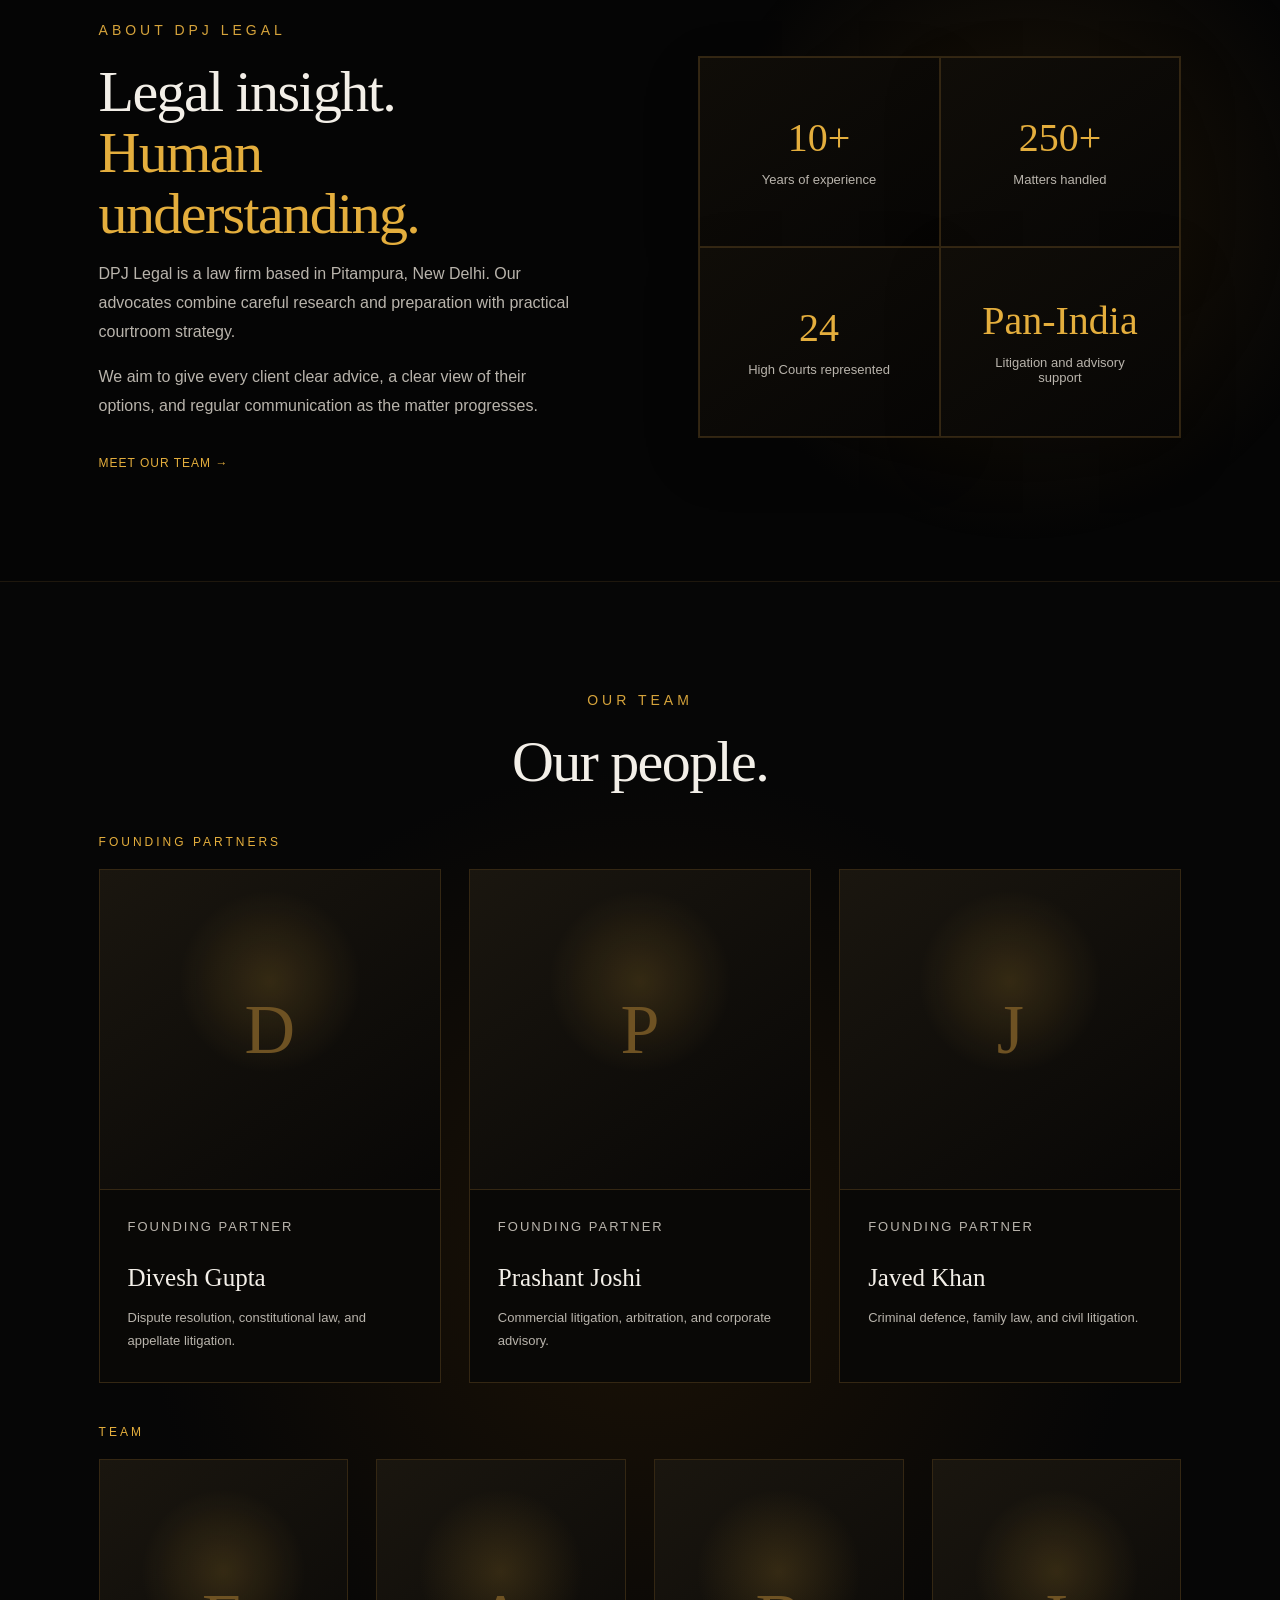
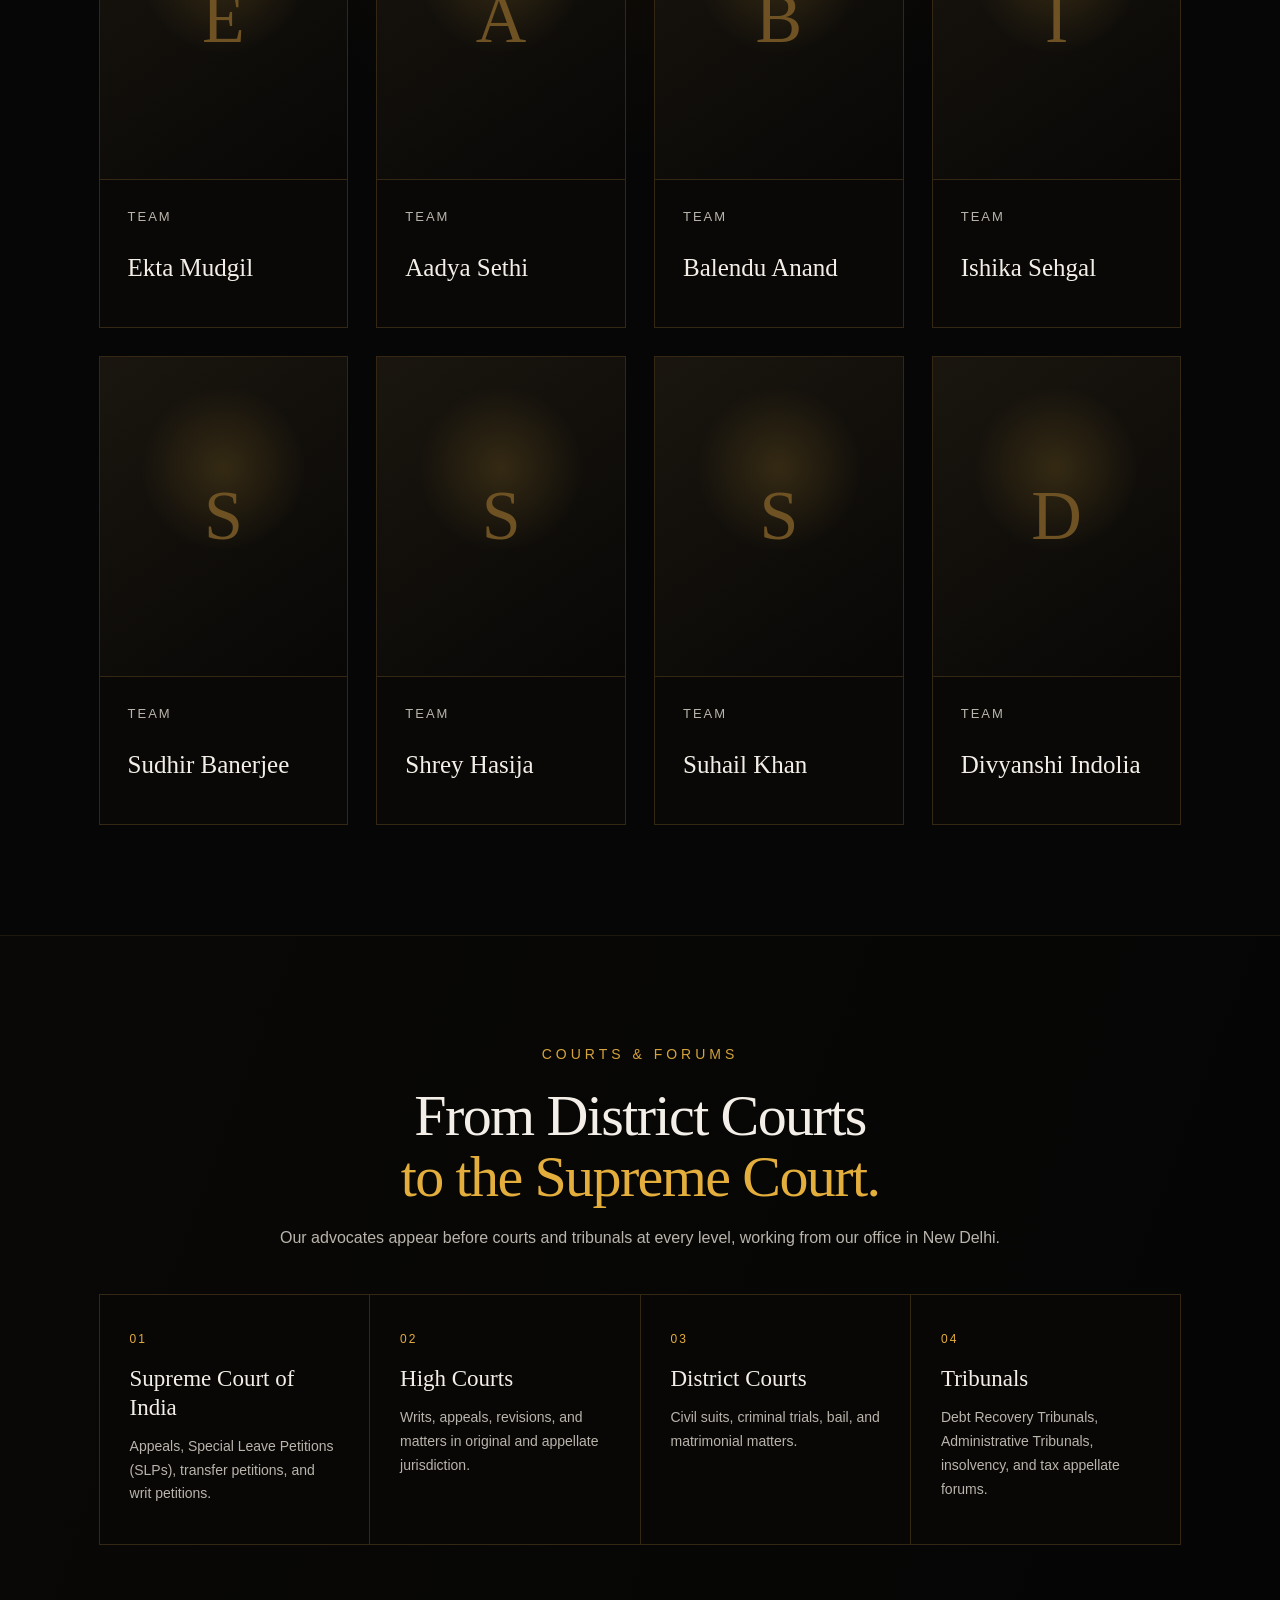
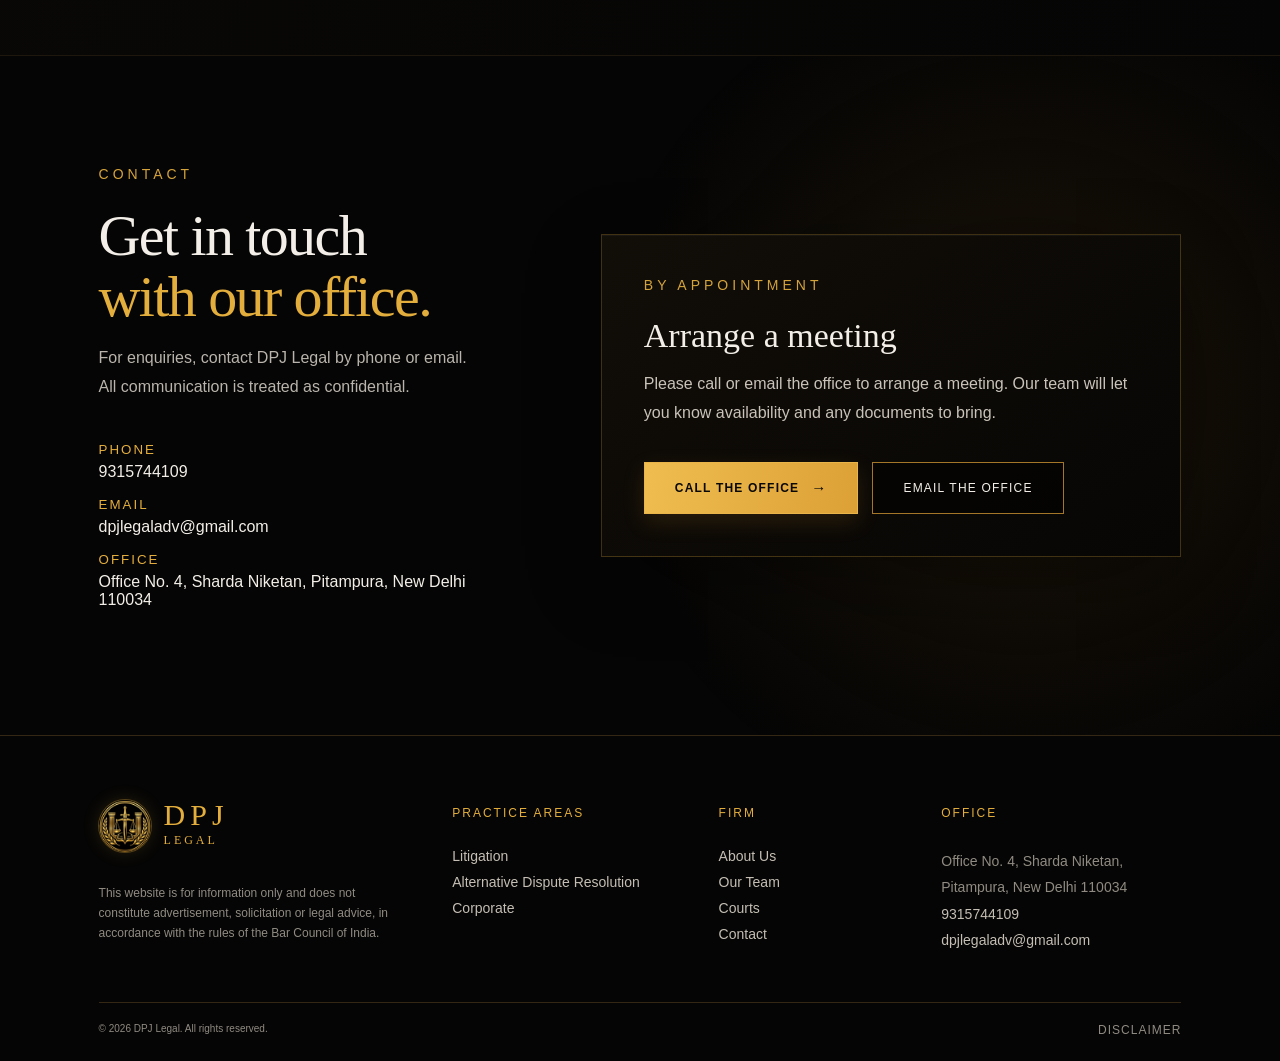
==== commit c578748d: "Update DPJ Legal website content and pages" ====
--- a/index.html
+++ b/index.html
@@ -1,148 +1,205 @@
 <!doctype html>
-<html lang="en">
+<html lang="en-IN">
 <head>
   <meta charset="UTF-8">
   <meta name="viewport" content="width=device-width, initial-scale=1">
-  <meta name="description" content="DPJ Legal is a Delhi law firm handling criminal defence, civil litigation, matrimonial law, property disputes, arbitration, and Supreme Court and High Court representation.">
+  <title>DPJ Legal | Advocates &amp; Legal Consultants in Pitampura, New Delhi</title>
+  <meta name="description" content="DPJ Legal is a law firm in Pitampura, New Delhi. Our advocates practise in litigation, alternative dispute resolution, and corporate matters before the Supreme Court, High Courts, District Courts, and tribunals.">
   <meta name="robots" content="index, follow">
   <meta name="author" content="DPJ Legal">
+  <meta name="theme-color" content="#050505">
   <link rel="canonical" href="https://www.dpjlegal.com/">
-  <meta property="og:title" content="DPJ Legal | Advocates & Legal Consultants in Delhi">
-  <meta property="og:description" content="Delhi law firm handling criminal defence, civil litigation, matrimonial law, property disputes, arbitration, and Supreme Court and High Court representation.">
-  <meta property="og:image" content="https://www.dpjlegal.com/assets/dpj-logo.png">
+
+  <link rel="icon" href="/favicon.ico" sizes="any">
+  <link rel="icon" type="image/png" sizes="32x32" href="/assets/favicon-32x32.png">
+  <link rel="apple-touch-icon" href="/apple-touch-icon.png">
+  <link rel="manifest" href="/site.webmanifest">
+
   <meta property="og:type" content="website">
+  <meta property="og:site_name" content="DPJ Legal">
+  <meta property="og:locale" content="en_IN">
   <meta property="og:url" content="https://www.dpjlegal.com/">
-  <meta property="og:site_name" content="DPJ Legal">
+  <meta property="og:title" content="DPJ Legal | Advocates &amp; Legal Consultants, New Delhi">
+  <meta property="og:description" content="Law firm in Pitampura, New Delhi practising in litigation, alternative dispute resolution, and corporate matters.">
+  <meta property="og:image" content="https://www.dpjlegal.com/assets/og-image.jpg">
+  <meta property="og:image:width" content="1200">
+  <meta property="og:image:height" content="630">
+  <meta property="og:image:alt" content="DPJ Legal — Advocates &amp; Legal Consultants, Pitampura, New Delhi">
   <meta name="twitter:card" content="summary_large_image">
-  <meta name="twitter:title" content="DPJ Legal | Advocates & Legal Consultants in Delhi">
-  <meta name="twitter:description" content="Strategic legal counsel for litigation, advisory, arbitration, and court representation across India.">
-  <meta name="twitter:image" content="https://www.dpjlegal.com/assets/dpj-logo.png">
-  <title>DPJ Legal | Advocates & Legal Consultants in Delhi</title>
+  <meta name="twitter:title" content="DPJ Legal | Advocates &amp; Legal Consultants, New Delhi">
+  <meta name="twitter:description" content="Law firm in Pitampura, New Delhi practising in litigation, alternative dispute resolution, and corporate matters.">
+  <meta name="twitter:image" content="https://www.dpjlegal.com/assets/og-image.jpg">
+
+  <link rel="preload" as="image" href="assets/hero-background.webp" media="(min-width: 721px)" fetchpriority="high">
+  <link rel="preload" as="image" href="assets/hero-background-900.webp" media="(max-width: 720px)" fetchpriority="high">
   <link rel="stylesheet" href="styles.css">
   <script type="application/ld+json">
   {
     "@context": "https://schema.org",
     "@type": "LegalService",
+    "@id": "https://www.dpjlegal.com/#firm",
     "name": "DPJ Legal",
     "url": "https://www.dpjlegal.com/",
-    "image": "https://www.dpjlegal.com/assets/dpj-logo.png",
-    "description": "DPJ Legal is a Delhi law firm handling criminal defence, civil litigation, matrimonial law, property disputes, arbitration, and Supreme Court and High Court representation.",
-    "telephone": "+91 93157 44109",
+    "logo": "https://www.dpjlegal.com/assets/dpj-logo.png",
+    "image": "https://www.dpjlegal.com/assets/og-image.jpg",
+    "description": "DPJ Legal is a law firm in Pitampura, New Delhi practising in litigation, alternative dispute resolution, and corporate matters.",
+    "telephone": "+91-93157-44109",
     "email": "dpjlegaladv@gmail.com",
     "address": {
       "@type": "PostalAddress",
-      "streetAddress": "Office No. 4, Sharda Niketan",
-      "addressLocality": "Pitampura",
+      "streetAddress": "Office No. 4, Sharda Niketan, Pitampura",
+      "addressLocality": "New Delhi",
       "addressRegion": "Delhi",
+      "postalCode": "110034",
       "addressCountry": "IN"
     },
-    "areaServed": ["Delhi", "India"],
-    "priceRange": "$$",
-    "sameAs": [
-      "https://maps.app.goo.gl/Qf12jHoW5okJYJsx6"
+    "areaServed": [
+      {"@type": "City", "name": "New Delhi"},
+      {"@type": "Country", "name": "India"}
+    ],
+    "hasMap": "https://maps.app.goo.gl/Qf12jHoW5okJYJsx6",
+    "founder": [
+      {"@type": "Person", "name": "Divesh Gupta", "jobTitle": "Founding Partner"},
+      {"@type": "Person", "name": "Prashant Joshi", "jobTitle": "Founding Partner"},
+      {"@type": "Person", "name": "Javed Khan", "jobTitle": "Founding Partner"}
     ],
     "hasOfferCatalog": {
       "@type": "OfferCatalog",
       "name": "Legal Services",
       "itemListElement": [
-        {"@type": "Offer", "itemOffered": {"@type": "Service", "name": "Criminal Defence"}},
-        {"@type": "Offer", "itemOffered": {"@type": "Service", "name": "Civil Litigation"}},
-        {"@type": "Offer", "itemOffered": {"@type": "Service", "name": "Matrimonial Law"}},
-        {"@type": "Offer", "itemOffered": {"@type": "Service", "name": "Property Law"}},
-        {"@type": "Offer", "itemOffered": {"@type": "Service", "name": "Insolvency and Bankruptcy Litigation"}},
-        {"@type": "Offer", "itemOffered": {"@type": "Service", "name": "Documentation and Advisory"}},
-        {"@type": "Offer", "itemOffered": {"@type": "Service", "name": "Arbitration"}}
+        {"@type": "Offer", "itemOffered": {"@type": "Service", "name": "Litigation", "url": "https://www.dpjlegal.com/litigation/"}},
+        {"@type": "Offer", "itemOffered": {"@type": "Service", "name": "Alternative Dispute Resolution", "url": "https://www.dpjlegal.com/alternative-dispute-resolution/"}},
+        {"@type": "Offer", "itemOffered": {"@type": "Service", "name": "Corporate", "url": "https://www.dpjlegal.com/corporate/"}}
       ]
     }
   }
   </script>
 </head>
 <body>
+  <div class="disclaimer" id="disclaimer" role="region" aria-labelledby="disclaimer-title" hidden>
+    <div class="disclaimer-inner">
+      <p class="disclaimer-summary"><strong id="disclaimer-title">Disclaimer:</strong> As per the rules of the Bar Council of India, DPJ Legal does not advertise or solicit work. This website is for general information only and does not constitute legal advice or create an advocate–client relationship.</p>
+      <div class="disclaimer-full" id="disclaimer-full" hidden>
+        <p>By clicking <strong>I Agree</strong> or continuing to use this website, you acknowledge that:</p>
+        <ul>
+          <li>there has been no advertisement, personal communication, solicitation, invitation or inducement of any sort from DPJ Legal or any of its members to solicit work through this website;</li>
+          <li>you are seeking information about DPJ Legal of your own accord, for your own information and use;</li>
+          <li>the content of this website is for general information only and does not constitute legal advice;</li>
+          <li>visiting or using this website, or contacting us through it, does not create an advocate–client relationship; and</li>
+          <li>DPJ Legal is not liable for any consequence of any action taken by relying on material or information on this website.</li>
+        </ul>
+      </div>
+      <div class="disclaimer-actions">
+        <button class="link-button disclaimer-more" type="button" data-disclaimer="more" aria-expanded="false" aria-controls="disclaimer-full">Read full disclaimer</button>
+        <button class="button gold" type="button" data-disclaimer="agree">I Agree</button>
+      </div>
+    </div>
+  </div>
+
   <header class="site-header" id="top">
     <a class="brand" href="#home" aria-label="DPJ Legal home">
-      <span class="brand-emblem"><img class="brand-mark" src="assets/dpj-logo.png" alt="DPJ Legal logo"></span>
+      <span class="brand-emblem"><img class="brand-mark" src="assets/dpj-logo.webp" width="256" height="256" alt="DPJ Legal logo"></span>
       <span class="brand-text"><strong>DPJ</strong><small>LEGAL</small></span>
     </a>
     <button class="menu-toggle" aria-label="Open navigation" aria-expanded="false"><i></i><i></i><i></i></button>
     <nav class="main-nav" aria-label="Main navigation">
-      <a class="active" href="#home">Home</a><a href="#about">About Us</a><a href="#practice">Practice Areas</a><a href="#team">Our Team</a><a href="#courts">Courts</a><a href="#contact">Contact</a>
+      <a class="active" href="#home">Home</a><a href="#practice">Practice Areas</a><a href="#about">About Us</a><a href="#team">Our Team</a><a href="#courts">Courts</a><a href="#contact">Contact</a>
     </nav>
-    <a class="header-cta" href="tel:+919315744109"><span>▣</span> Call Now</a>
+    <a class="header-cta" href="tel:+919315744109">9315744109</a>
   </header>
 
   <main>
     <section class="hero" id="home">
       <div class="hero-bg" aria-hidden="true"></div><canvas id="ribbonCanvas" aria-hidden="true"></canvas><div class="hero-shade" aria-hidden="true"></div>
       <div class="hero-content reveal">
-        <p class="eyebrow">Advocates & Legal Consultants</p>
+        <p class="eyebrow">Advocates &amp; Legal Consultants</p>
         <h1>Defending Rights.<br><em>Delivering Justice.</em></h1>
         <span class="gold-rule"></span>
-        <p class="lead">We provide strategic legal counsel from our Delhi office<br>with preparation, integrity, and clear communication.<br>Clear advice. Decisive advocacy.</p>
+        <p class="lead">We provide strategic legal counsel from our Delhi office <br>with preparation, integrity, and clear communication. <br>Clear advice. Decisive advocacy.</p>
         <div class="actions"><a class="button gold" href="tel:+919315744109">Call DPJ Legal <b>→</b></a><a class="button outline" href="#practice">Explore Practice Areas</a></div>
       </div>
-      <a class="intro-link" href="#about"><span class="play">▶</span> Discover DPJ Legal</a>
-      <div class="practice-strip" aria-label="Practice areas preview">
-        <a href="#practice"><span class="service-icon">01</span><h3>Criminal Defence</h3><p>Bail, trial, appeals, and defence strategy in sensitive criminal matters.</p><b>→</b></a>
-        <a href="#practice"><span class="service-icon">02</span><h3>Civil Litigation</h3><p>Recovery, injunctions, contracts, and contested civil disputes.</p><b>→</b></a>
-        <a href="#practice"><span class="service-icon">03</span><h3>Matrimonial Law</h3><p>Divorce, maintenance, custody, and family dispute resolution.</p><b>→</b></a>
-        <a href="#practice"><span class="service-icon">04</span><h3>Property Law</h3><p>Title, possession, tenancy, conveyancing, and property litigation.</p><b>→</b></a>
-        <a href="#practice"><span class="service-icon">05</span><h3>Insolvency &amp; Bankruptcy Litigation</h3><p>Representation in insolvency proceedings, recovery, and restructuring disputes.</p><b>→</b></a>
-        <a href="#practice"><span class="service-icon">06</span><h3>Documentation &amp; Advisory</h3><p>Drafting, review, and practical legal advice for business and private matters.</p><b>→</b></a>
-        <a href="#practice"><span class="service-icon">07</span><h3>Arbitration</h3><p>Commercial arbitration with interim relief, enforcement, and dispute strategy.</p><b>→</b></a>
+    </section>
+
+    <section class="section practice" id="practice">
+      <div class="section-heading reveal"><p class="eyebrow">Areas of Practice</p><h2>Focused expertise.<br><em>Complete representation.</em></h2><p>Our work is organised across three practice areas.</p></div>
+      <div class="practice-pillars">
+        <a class="pillar-card reveal" href="/litigation/">
+          <h3>Litigation</h3>
+          <p>Representation in criminal, civil, matrimonial, commercial, tax, intellectual property, and service matters before courts and tribunals.</p>
+          <span class="pillar-link">View practice <b>→</b></span>
+        </a>
+        <a class="pillar-card reveal" href="/alternative-dispute-resolution/">
+          <h3>Alternative Dispute Resolution</h3>
+          <p>Arbitration, mediation, and conciliation: resolving disputes faster and confidentially, outside conventional litigation.</p>
+          <span class="pillar-link">View practice <b>→</b></span>
+        </a>
+        <a class="pillar-card reveal" href="/corporate/">
+          <h3>Corporate</h3>
+          <p>Advice on corporate and commercial matters, mergers and acquisitions, investment, capital markets, and corporate documentation.</p>
+          <span class="pillar-link">View practice <b>→</b></span>
+        </a>
       </div>
     </section>
 
     <section class="section about" id="about">
-      <div class="section-copy reveal"><p class="eyebrow">About DPJ Legal</p><h2>Legal insight.<br><em>Human understanding.</em></h2><p>We are a Delhi law firm built on preparation, integrity, and direct client attention. Our advocates combine rigorous research with practical courtroom strategy.</p><p>Every matter is approached with clarity: clear advice, clear options, and a clear path forward.</p><a class="text-link" href="#team">Meet our advocates →</a></div>
+      <div class="section-copy reveal"><p class="eyebrow">About DPJ Legal</p><h2>Legal insight.<br><em>Human understanding.</em></h2><p>DPJ Legal is a law firm based in Pitampura, New Delhi. Our advocates combine careful research and preparation with practical courtroom strategy.</p><p>We aim to give every client clear advice, a clear view of their options, and regular communication as the matter progresses.</p><a class="text-link" href="#team">Meet our team →</a></div>
       <div class="values-grid reveal"><article><strong>10+</strong><span>Years of experience</span></article><article><strong>250+</strong><span>Matters handled</span></article><article><strong>24</strong><span>High Courts represented</span></article><article><strong>Pan-India</strong><span>Litigation and advisory support</span></article></div>
     </section>
 
-    <section class="section practice" id="practice">
-      <div class="section-heading reveal"><p class="eyebrow">Areas of Practice</p><h2>Focused expertise.<br><em>Complete representation.</em></h2><p>We advise and represent clients across criminal defence, civil litigation, matrimonial law, property disputes, arbitration, documentation, and advisory work.</p></div>
-      <div class="practice-carousel reveal" aria-label="Practice areas">
-        <article><span>01</span><h3>Criminal Defence</h3><p>Bail, trial advocacy, appeals, and defence strategy in sensitive matters.</p></article>
-        <article><span>02</span><h3>Civil Litigation</h3><p>Recovery actions, injunctions, contract disputes, and civil proceedings.</p></article>
-        <article><span>03</span><h3>Matrimonial Law</h3><p>Divorce, maintenance, custody, settlements, and family dispute resolution.</p></article>
-        <article><span>04</span><h3>Property Law</h3><p>Title disputes, possession, tenancy, conveyancing, and property litigation.</p></article>
-        <article><span>05</span><h3>Insolvency &amp; Bankruptcy Litigation</h3><p>Proceedings under insolvency law, recovery disputes, restructuring, and enforcement.</p></article>
-        <article><span>06</span><h3>Documentation &amp; Advisory</h3><p>Drafting, vetting, compliance support, and practical legal advice for individuals and businesses.</p></article>
-        <article><span>07</span><h3>Arbitration</h3><p>Commercial arbitration, interim relief, enforcement, and dispute strategy.</p></article>
-      </div>
-    </section>
 
     <section class="section team" id="team">
-      <div class="section-heading reveal"><p class="eyebrow">Our Team</p><h2>Counsel you can trust.<br><em>Advocacy that delivers.</em></h2></div>
+      <div class="section-heading reveal"><p class="eyebrow">Our Team</p><h2>Our people.</h2></div>
       <div class="team-block reveal">
         <p class="team-kicker">Founding Partners</p>
         <div class="team-grid founders-grid">
-          <article><div class="portrait"><span>D</span></div><p class="role">Founder</p><h3>Divesh Gupta</h3><p>Dispute resolution, constitutional law, and appellate litigation.</p></article>
-          <article><div class="portrait"><span>P</span></div><p class="role">Founder</p><h3>Prashant Joshi</h3><p>Commercial litigation, arbitration, and corporate advisory.</p></article>
-          <article><div class="portrait"><span>J</span></div><p class="role">Founder</p><h3>Javed Khan</h3><p>Criminal defence, family law, and civil litigation.</p></article>
+          <article><div class="portrait" aria-hidden="true"><span>D</span></div><p class="role">Founding Partner</p><h3>Divesh Gupta</h3><p>Dispute resolution, constitutional law, and appellate litigation.</p></article>
+          <article><div class="portrait" aria-hidden="true"><span>P</span></div><p class="role">Founding Partner</p><h3>Prashant Joshi</h3><p>Commercial litigation, arbitration, and corporate advisory.</p></article>
+          <article><div class="portrait" aria-hidden="true"><span>J</span></div><p class="role">Founding Partner</p><h3>Javed Khan</h3><p>Criminal defence, family law, and civil litigation.</p></article>
         </div>
       </div>
       <div class="team-block reveal">
         <p class="team-kicker">Team</p>
         <div class="team-grid support-grid">
-          <article><div class="portrait"><span>E</span></div><p class="role">Team</p><h3>Ekta Mudgil</h3><p>Advocacy and case management.</p></article>
-          <article><div class="portrait"><span>S</span></div><p class="role">Team</p><h3>Shrey Hasija</h3><p>Advocacy and case management.</p></article>
-          <article><div class="portrait"><span>I</span></div><p class="role">Team</p><h3>Ishika Sehgal</h3><p>Advocacy and case management.</p></article>
-          <article><div class="portrait"><span>S</span></div><p class="role">Team</p><h3>Sudhir Banerjee</h3><p>Advocacy and case management.</p></article>
+          <article><div class="portrait" aria-hidden="true"><span>E</span></div><p class="role">Team</p><h3>Ekta Mudgil</h3></article>
+          <article><div class="portrait" aria-hidden="true"><span>A</span></div><p class="role">Team</p><h3>Aadya Sethi</h3></article>
+          <article><div class="portrait" aria-hidden="true"><span>B</span></div><p class="role">Team</p><h3>Balendu Anand</h3></article>
+          <article><div class="portrait" aria-hidden="true"><span>I</span></div><p class="role">Team</p><h3>Ishika Sehgal</h3></article>
+          <article><div class="portrait" aria-hidden="true"><span>S</span></div><p class="role">Team</p><h3>Sudhir Banerjee</h3></article>
+          <article><div class="portrait" aria-hidden="true"><span>S</span></div><p class="role">Team</p><h3>Shrey Hasija</h3></article>
+          <article><div class="portrait" aria-hidden="true"><span>S</span></div><p class="role">Team</p><h3>Suhail Khan</h3></article>
+          <article><div class="portrait" aria-hidden="true"><span>D</span></div><p class="role">Team</p><h3>Divyanshi Indolia</h3></article>
         </div>
       </div>
     </section>
 
     <section class="section courts" id="courts">
-      <div class="court-art reveal"><svg viewBox="0 0 500 330" aria-hidden="true"><path d="M40 276h420M80 250h340M110 230V120m70 110V120m70 110V120m70 110V120m70 110V120M78 105h344L250 35 78 105Z"/><circle cx="250" cy="75" r="10"/></svg></div>
-      <div class="section-copy reveal"><p class="eyebrow">Pan-India Representation</p><h2>From District Courts<br><em>to the Supreme Court.</em></h2><p>We represent and coordinate matters before the Supreme Court of India and High Courts across the country, with experienced advocates based in Delhi.</p><ul><li>Supreme Court appeals, SLPs, transfer petitions, and writs</li><li>High Court and District Court matters in original and appellate jurisdiction</li><li>Commercial, constitutional, and criminal matters</li><li>Filing, briefing, and hearing coordination</li></ul></div>
+      <div class="section-heading reveal"><p class="eyebrow">Courts &amp; Forums</p><h2>From District Courts<br><em>to the Supreme Court.</em></h2><p>Our advocates appear before courts and tribunals at every level, working from our office in New Delhi.</p></div>
+      <div class="forums reveal">
+        <article><span class="forum-num">01</span><h3>Supreme Court of India</h3><p>Appeals, Special Leave Petitions (SLPs), transfer petitions, and writ petitions.</p></article>
+        <article><span class="forum-num">02</span><h3>High Courts</h3><p>Writs, appeals, revisions, and matters in original and appellate jurisdiction.</p></article>
+        <article><span class="forum-num">03</span><h3>District Courts</h3><p>Civil suits, criminal trials, bail, and matrimonial matters.</p></article>
+        <article><span class="forum-num">04</span><h3>Tribunals</h3><p>Debt Recovery Tribunals, Administrative Tribunals, insolvency, and tax appellate forums.</p></article>
+      </div>
     </section>
 
     <section class="section contact" id="contact">
-      <div class="section-copy reveal"><p class="eyebrow">Private Consultation</p><h2>Let us understand<br><em>your legal matter.</em></h2><p>For confidential enquiries, contact DPJ Legal directly by phone or email. Our Delhi office will coordinate the next steps.</p><div class="contact-details"><p><small>Call</small><a href="tel:+919315744109">+91 93157 44109</a></p><p><small>Email</small><a href="mailto:dpjlegaladv@gmail.com">dpjlegaladv@gmail.com</a></p><p><small>Office</small><a href="https://maps.app.goo.gl/Qf12jHoW5okJYJsx6" target="_blank" rel="noopener">Office No. 4, Sharda Niketan, Pitampura, New Delhi</a></p></div></div>
-      <aside class="contact-panel reveal" aria-label="Contact DPJ Legal directly"><p class="eyebrow">Direct Contact</p><h3>Speak with the office</h3><p>Discuss availability, required documents, and appointment timing with our team.</p><div class="contact-actions"><a class="button gold" href="tel:+919315744109">Call Office <b>→</b></a><a class="button outline" href="mailto:dpjlegaladv@gmail.com">Email Office</a></div></aside>
+      <div class="section-copy reveal"><p class="eyebrow">Contact</p><h2>Get in touch<br><em>with our office.</em></h2><p>For enquiries, contact DPJ Legal by phone or email. All communication is treated as confidential.</p><div class="contact-details"><p><small>Phone</small><a href="tel:+919315744109">9315744109</a></p><p><small>Email</small><a href="mailto:dpjlegaladv@gmail.com">dpjlegaladv@gmail.com</a></p><p><small>Office</small><a href="https://maps.app.goo.gl/Qf12jHoW5okJYJsx6" target="_blank" rel="noopener">Office No. 4, Sharda Niketan, Pitampura, New Delhi 110034</a></p></div></div>
+      <aside class="contact-panel reveal" aria-label="Contact DPJ Legal"><p class="eyebrow">By Appointment</p><h3>Arrange a meeting</h3><p>Please call or email the office to arrange a meeting. Our team will let you know availability and any documents to bring.</p><div class="contact-actions"><a class="button gold" href="tel:+919315744109">Call the Office <b>→</b></a><a class="button outline" href="mailto:dpjlegaladv@gmail.com">Email the Office</a></div></aside>
     </section>
   </main>
 
-  <footer><a class="brand footer-brand" href="#home"><span class="brand-emblem footer-emblem"><img class="brand-mark footer-mark" src="assets/dpj-logo.png" alt="DPJ Legal logo"></span><span class="brand-text"><strong>DPJ</strong><small>LEGAL</small></span></a><p>Strategic counsel. Resolute advocacy.</p><nav><a href="#about">About</a><a href="#practice">Practice Areas</a><a href="#team">Team</a><a href="#courts">Courts</a><a href="#contact">Contact</a></nav><small>2026 DPJ Legal. All rights reserved.</small></footer>
+  <footer>
+    <div class="footer-main">
+      <div class="footer-about">
+        <a class="brand footer-brand" href="#home"><span class="brand-emblem footer-emblem"><img class="brand-mark footer-mark" src="assets/dpj-logo.webp" width="256" height="256" alt="DPJ Legal logo" loading="lazy"></span><span class="brand-text"><strong>DPJ</strong><small>LEGAL</small></span></a>
+        <p class="footer-note">This website is for information only and does not constitute advertisement, solicitation or legal advice, in accordance with the rules of the Bar Council of India.</p>
+      </div>
+      <nav class="footer-col" aria-label="Practice areas"><p class="footer-title">Practice Areas</p><a href="/litigation/">Litigation</a><a href="/alternative-dispute-resolution/">Alternative Dispute Resolution</a><a href="/corporate/">Corporate</a></nav>
+      <nav class="footer-col" aria-label="Firm"><p class="footer-title">Firm</p><a href="#about">About Us</a><a href="#team">Our Team</a><a href="#courts">Courts</a><a href="#contact">Contact</a></nav>
+      <div class="footer-col"><p class="footer-title">Office</p><address>Office No. 4, Sharda Niketan,<br>Pitampura, New Delhi 110034<br><a href="tel:+919315744109">9315744109</a><br><a href="mailto:dpjlegaladv@gmail.com">dpjlegaladv@gmail.com</a></address></div>
+    </div>
+    <div class="footer-bottom"><small>© 2026 DPJ Legal. All rights reserved.</small><button type="button" class="link-button" data-disclaimer="open">Disclaimer</button></div>
+  </footer>
   <script src="script.js"></script>
 </body>
 </html>
--- a/styles.css
+++ b/styles.css
@@ -79,8 +79,7 @@
   position:relative;
   z-index:1;
   object-fit:cover;
-  border-radius:50%;
-  transform:scale(1.24)
+  border-radius:50%
 }
 .brand-text{
   display:flex;
@@ -132,7 +131,6 @@
   letter-spacing:.8px;
   transition:background .25s,border-color .25s,box-shadow .25s,color .25s
 }
-.header-cta span{margin-right:10px}
 .header-cta:hover{
   background:rgba(228,174,61,.1);
   border-color:var(--gold);
@@ -143,9 +141,12 @@
   to{transform:rotate(360deg)}
 }
 
+
 .hero{
-  height:1000px;
-  min-height:760px;
+  min-height:min(82vh,740px);
+  display:flex;
+  align-items:center;
+  padding-bottom:40px;
   position:relative;
   overflow:hidden;
   padding-top:100px
@@ -153,7 +154,7 @@
 .hero-bg{
   position:absolute;
   inset:100px 0 0;
-  background:url('assets/hero-background.png') center/cover no-repeat;
+  background:url('assets/hero-background.webp') center/cover no-repeat;
   animation:slowDrift 16s ease-in-out infinite alternate;
   transform:scale(1.03)
 }
@@ -181,7 +182,7 @@
 .hero-content{
   position:relative;
   z-index:2;
-  margin:98px 0 0 5.7vw;
+  margin:0 0 0 7.7vw;
   max-width:650px
 }
 .eyebrow{
@@ -189,7 +190,7 @@
   color:#d5a33b;
   font-size:14px;
   letter-spacing:4px;
-  margin:0 0 20px
+  margin:0 0 24px
 }
 .hero h1,.section h2{
   font:normal 68px/1.05 var(--serif);
@@ -201,27 +202,30 @@
   display:block;
   width:132px;
   border-top:1px solid var(--gold);
-  margin:32px 0
+  margin:32px 0 28px
 }
 .lead{
+  margin:0;
   font-size:17px;
   line-height:1.65;
   color:#c4c0ba
 }
 .actions{
   display:flex;
-  gap:24px;
-  margin-top:34px
+  flex-wrap:wrap;
+  gap:16px;
+  margin-top:40px
 }
 .button{
-  min-height:54px;
-  padding:0 27px;
+  min-height:52px;
+  padding:0 30px;
+  gap:12px;
   display:inline-flex;
   align-items:center;
   justify-content:center;
   text-transform:uppercase;
   font-size:12px;
-  letter-spacing:.7px;
+  letter-spacing:1.2px;
   border:1px solid #a47728;
   background:transparent;
   color:var(--ivory);
@@ -229,107 +233,34 @@
   transition:transform .25s,box-shadow .25s,border-color .25s,background .25s,color .25s,filter .25s
 }
 .button b{
-  font-size:20px;
-  margin-left:18px;
-  font-weight:normal
-}
+  font-size:15px;
+  line-height:1;
+  font-weight:normal;
+  transition:transform .25s
+}
+.button:hover b{transform:translateX(4px)}
 .button.gold{
   background:linear-gradient(100deg,#efbd50,#dca036);
   border-color:#e9b54a;
   color:#090806;
-  box-shadow:0 16px 34px rgba(191,132,35,.18)
+  font-weight:600;
+  box-shadow:0 8px 22px rgba(191,132,35,.16)
 }
 .button.outline{background:rgba(0,0,0,.5)}
 .button:hover{
-  filter:brightness(1.12);
-  transform:translateY(-2px);
-  box-shadow:0 18px 40px rgba(228,174,61,.2)
-}
+  filter:brightness(1.08);
+  transform:translateY(-1px)
+}
+.button.gold:hover{box-shadow:0 10px 26px rgba(228,174,61,.22)}
 .button.outline:hover{
   border-color:var(--gold);
   color:var(--gold);
   background:rgba(228,174,61,.07)
 }
 
-.intro-link{
-  position:absolute;
-  z-index:3;
-  right:5vw;
-  top:520px;
-  display:flex;
-  align-items:center;
-  font:13px var(--sans)
-}
-.play{
-  width:52px;
-  height:52px;
-  border:1px solid var(--gold);
-  border-radius:50%;
-  display:grid;
-  place-items:center;
-  color:var(--gold);
-  margin-right:14px
-}
-
-.practice-strip{
-  position:absolute;
-  z-index:4;
-  left:7.7vw;
-  right:6.7vw;
-  bottom:18px;
-  display:grid;
-  grid-auto-flow:column;
-  grid-auto-columns:minmax(280px,1fr);
-  gap:15px;
-  overflow-x:auto;
-  padding-bottom:12px;
-  scroll-snap-type:x mandatory;
-  scrollbar-width:none;
-  -ms-overflow-style:none
-}
-.practice-strip::-webkit-scrollbar{display:none}
-.practice-strip>a{
-  height:260px;
-  border:1px solid #3b2e1a;
-  background:rgba(5,5,5,.78);
-  padding:28px 22px;
-  text-align:center;
-  display:flex;
-  flex-direction:column;
-  align-items:center;
-  transition:.3s;
-  scroll-snap-align:start
-}
-.practice-strip>a:hover{
-  border-color:#a87a27;
-  background:rgba(18,14,8,.9);
-  transform:translateY(-6px)
-}
-.service-icon{
-  height:58px;
-  font:42px/1 var(--serif);
-  color:var(--gold)
-}
-.practice-strip h3{
-  font:19px var(--serif);
-  margin:10px 0 12px
-}
-.practice-strip p{
-  margin:0;
-  color:#aaa69f;
-  font-size:12px;
-  line-height:1.7
-}
-.practice-strip b{
-  margin-top:auto;
-  color:var(--gold);
-  font-size:22px;
-  font-weight:normal
-}
 
 .section{
-  min-height:760px;
-  padding:120px 7.7vw;
+  padding:110px 7.7vw;
   position:relative;
   border-top:1px solid #1e170d
 }
@@ -368,11 +299,15 @@
   border:1px solid var(--line);
   display:flex;
   flex-direction:column;
+  align-items:center;
+  justify-content:center;
+  text-align:center;
   background:linear-gradient(145deg,#100d08,#070605);
   box-shadow:0 20px 54px rgba(0,0,0,.18)
 }
 .values-grid strong{
-  font:52px var(--serif);
+  font:40px/1.1 var(--serif);
+  white-space:nowrap;
   color:var(--gold)
 }
 .values-grid span{
@@ -388,60 +323,135 @@
   max-width:760px;
   margin:0 auto 42px
 }
-.practice-carousel{
-  display:grid;
-  grid-auto-flow:column;
-  grid-auto-columns:minmax(320px,1fr);
-  gap:18px;
-  overflow-x:auto;
-  padding:14px 6px 18px;
-  scroll-snap-type:x mandatory;
-  scrollbar-width:none;
-  -ms-overflow-style:none;
-  mask-image:linear-gradient(90deg,transparent 0,#000 6%,#000 94%,transparent 100%)
-}
-.practice-carousel::-webkit-scrollbar{display:none}
-.practice-carousel article{
-  min-height:320px;
+.practice-pillars{
+  max-width:1240px;
+  margin:0 auto;
+  display:grid;
+  grid-template-columns:repeat(3,1fr);
+  gap:22px
+}
+.pillar-card{
   background:linear-gradient(180deg,#0c0a07,#070605);
   border:1px solid #3b2e1a;
-  padding:34px;
+  padding:40px 36px 34px;
   display:flex;
   flex-direction:column;
-  justify-content:flex-start;
-  scroll-snap-align:start;
-  position:relative;
-  overflow:hidden;
-  transition:transform .25s,border-color .25s,background .25s
-}
-.practice-carousel article:before{
-  content:"";
-  position:absolute;
-  inset:auto -30px -60px auto;
-  width:160px;
-  height:160px;
-  border-radius:50%;
-  background:radial-gradient(circle,rgba(228,174,61,.12),transparent 65%);
-  pointer-events:none
-}
-.practice-carousel article:hover{
-  transform:translateY(-6px);
-  border-color:#a87a27;
-  background:linear-gradient(180deg,#120e08,#090806)
-}
-.practice-carousel span,
+  transition:border-color .25s,transform .25s
+}
+.pillar-card:hover{border-color:#a87a27;transform:translateY(-4px)}
+.pillar-card h3{
+  font:28px/1.2 var(--serif);
+  margin:0 0 14px;
+  min-height:2.4em
+}
+.pillar-card p{
+  color:var(--muted);
+  font-size:15px;
+  line-height:1.7;
+  margin:0 0 30px
+}
+.pillar-link{
+  margin-top:auto;
+  color:var(--gold);
+  font-size:12px;
+  letter-spacing:1px;
+  text-transform:uppercase
+}
+.pillar-link b{font-weight:normal;margin-left:8px;transition:margin .25s}
+.pillar-card:hover .pillar-link b{margin-left:14px}
+
+/* practice-area pages */
+.page-hero{
+  padding:190px 7.7vw 80px;
+  background:radial-gradient(circle at 15% 30%,rgba(228,174,61,.14),transparent 40%),#060606;
+  border-bottom:1px solid #1e170d
+}
+.page-hero .inner{max-width:820px}
+.breadcrumb{
+  display:flex;
+  flex-wrap:wrap;
+  gap:8px;
+  margin:0 0 34px;
+  padding:0;
+  list-style:none;
+  font-size:12px;
+  letter-spacing:.6px;
+  text-transform:uppercase;
+  color:#8f897f
+}
+.breadcrumb li+li:before{content:'›';margin-right:8px;color:var(--gold)}
+.breadcrumb a:hover{color:var(--gold)}
+.page-hero h1{
+  font:normal 64px/1.05 var(--serif);
+  letter-spacing:-1.4px;
+  margin:0
+}
+.page-hero .lead{max-width:720px;margin:0}
+.page-kicker{
+  font:22px/1.4 var(--serif);
+  color:var(--ivory);
+  margin:0 0 14px
+}
+.subareas{
+  max-width:1240px;
+  margin:0 auto;
+  display:grid;
+  grid-template-columns:repeat(2,1fr);
+  border-top:1px solid var(--line);
+  border-left:1px solid var(--line)
+}
+.subareas article{
+  padding:40px 40px 44px;
+  border-right:1px solid var(--line);
+  border-bottom:1px solid var(--line);
+  background:#080706;
+  scroll-margin-top:120px
+}
+.subareas h2{
+  font:26px/1.25 var(--serif);
+  margin:0 0 16px;
+  color:var(--ivory)
+}
+.subareas h2:before{
+  content:'';
+  display:block;
+  width:36px;
+  border-top:1px solid var(--gold);
+  margin-bottom:22px
+}
+.subareas p{
+  margin:0;
+  color:#c4beb4;
+  font-size:15px;
+  line-height:1.8
+}
+.page-section{padding:90px 7.7vw;border-top:0;min-height:0}
+.other-practices .section-heading{margin-bottom:34px}
+.other-practices .practice-pillars{grid-template-columns:repeat(2,1fr);max-width:900px}
+.cta-band{
+  display:flex;
+  flex-wrap:wrap;
+  align-items:center;
+  justify-content:space-between;
+  gap:28px;
+  max-width:1240px;
+  margin:0 auto;
+  padding:44px;
+  border:1px solid rgba(228,174,61,.24);
+  background:linear-gradient(145deg,rgba(18,14,8,.98),rgba(7,6,5,.98))
+}
+.cta-band h2{font:normal 34px/1.15 var(--serif);margin:0 0 8px}
+.cta-band p{margin:0;color:var(--muted)}
 .role{
   color:var(--gold);
   font-size:11px;
   letter-spacing:2px;
   text-transform:uppercase
 }
-.practice-carousel h3,
 .team-grid h3{
   font:25px var(--serif);
   margin:26px 0 15px
 }
-.practice-carousel p,
 .team-grid p{
   color:var(--muted);
   font-size:13px;
@@ -452,10 +462,12 @@
 .team{
   background:radial-gradient(circle at 50% 35%,#1b1206,transparent 35%),#060606
 }
+/* team */
 .team-block{
-  max-width:1180px;
+  max-width:1240px;
   margin:0 auto 42px
 }
+.team-block:last-child{margin-bottom:0}
 .team-kicker{
   margin:0 0 20px;
   text-transform:uppercase;
@@ -471,7 +483,7 @@
   grid-template-columns:repeat(3,1fr)
 }
 .support-grid{
-  grid-template-columns:repeat(auto-fit,minmax(190px,1fr))
+  grid-template-columns:repeat(4,1fr)
 }
 .team-grid article{
   min-width:0;
@@ -511,35 +523,35 @@
   text-transform:uppercase
 }
 
-.courts{
-  display:grid;
-  grid-template-columns:1fr 1fr;
-  align-items:center;
-  gap:8vw;
-  background:linear-gradient(110deg,#090806,#050505)
-}
-.court-art svg{
-  width:100%;
-  fill:none;
-  stroke:#ba852c;
-  stroke-width:2;
-  filter:drop-shadow(0 0 16px rgba(208,153,53,.25))
-}
-.section-copy ul{
-  list-style:none;
-  padding:0;
-  margin:28px 0 36px
-}
-.section-copy li{
-  padding:12px 0;
+.courts{background:linear-gradient(110deg,#090806,#050505)}
+.forums{
+  max-width:1240px;
+  margin:0 auto;
+  display:grid;
+  grid-template-columns:repeat(4,1fr);
+  border-top:1px solid var(--line);
+  border-left:1px solid var(--line)
+}
+.forums article{
+  padding:34px 30px 38px;
+  border-right:1px solid var(--line);
   border-bottom:1px solid var(--line);
-  color:#c9c3b9;
-  font-size:14px
-}
-.section-copy li:before{
-  content:'—';
-  color:var(--gold);
-  margin-right:12px
+  background:#080706
+}
+.forum-num{
+  color:var(--gold);
+  font-size:12px;
+  letter-spacing:2px
+}
+.forums h3{
+  font:23px/1.25 var(--serif);
+  margin:18px 0 12px
+}
+.forums p{
+  margin:0;
+  color:var(--muted);
+  font-size:14px;
+  line-height:1.7
 }
 
 .contact{
@@ -589,31 +601,117 @@
 }
 
 footer{
-  padding:60px 7.7%;
+  padding:64px 7.7vw 0;
   border-top:1px solid var(--line);
-  display:grid;
-  grid-template-columns:1fr 1fr;
-  gap:28px;
-  align-items:end;
-  color:#908b82
-}
-.footer-brand{min-width:0}
-.footer-mark{
-  transform:scale(1.2)
-}
+  color:#908b82;
+  font-size:14px
+}
+.footer-main{
+  max-width:1240px;
+  margin:0 auto;
+  display:grid;
+  grid-template-columns:1.4fr 1fr .8fr 1.1fr;
+  gap:48px;
+  padding-bottom:48px
+}
+.footer-brand{min-width:0;display:inline-flex}
 .footer-emblem{
-  width:58px;
-  height:58px
-}
-.footer-brand strong{font-size:34px}
-footer nav{
-  display:flex;
-  justify-content:flex-end;
-  gap:25px;
-  font-size:12px;
+  width:52px;
+  height:52px
+}
+.footer-brand strong{font-size:30px}
+.footer-note{
+  margin:28px 0 0;
+  font-size:12px;
+  line-height:1.7;
+  max-width:340px
+}
+.footer-title{
+  margin:6px 0 18px;
+  color:var(--gold);
+  font-size:12px;
+  letter-spacing:2px;
   text-transform:uppercase
 }
-footer>small{text-align:right}
+.footer-col{display:flex;flex-direction:column;gap:10px}
+.footer-col a,footer address a{color:#c4beb4;transition:color .2s}
+footer address{
+  font-style:normal;
+  line-height:1.9
+}
+.footer-col a:hover,footer address a:hover,.link-button:hover{color:var(--gold)}
+.footer-bottom{
+  max-width:1240px;
+  margin:0 auto;
+  padding:20px 0 24px;
+  border-top:1px solid var(--line);
+  display:flex;
+  justify-content:space-between;
+  gap:16px;
+  font-size:12px
+}
+.footer-bottom .link-button{font-size:12px;letter-spacing:1px;text-transform:uppercase}
+footer address a:hover,footer nav a:hover,.link-button:hover{color:var(--gold)}
+.link-button{
+  background:none;
+  border:0;
+  padding:0;
+  color:inherit;
+  font:inherit;
+  text-transform:inherit;
+  cursor:pointer
+}
+
+.disclaimer{
+  position:fixed;
+  left:0;
+  right:0;
+  bottom:0;
+  z-index:100;
+  padding:18px 4.2vw calc(18px + env(safe-area-inset-bottom,0px));
+  background:rgba(11,10,8,.97);
+  border-top:1px solid rgba(228,174,61,.32);
+  box-shadow:0 -16px 40px rgba(0,0,0,.4);
+  backdrop-filter:blur(10px)
+}
+.disclaimer[hidden]{display:none}
+.disclaimer-inner{
+  max-width:1240px;
+  margin:0 auto;
+  display:grid;
+  grid-template-columns:1fr auto;
+  gap:10px 32px;
+  align-items:center;
+  max-height:70vh;
+  overflow-y:auto
+}
+.disclaimer-summary{margin:0}
+.disclaimer-summary strong{color:var(--gold);font-weight:600}
+.disclaimer p,.disclaimer li{
+  color:#c9c3b9;
+  font-size:13px;
+  line-height:1.7;
+  font-weight:400
+}
+.disclaimer-full{grid-column:1;grid-row:2}
+.disclaimer-full p{margin:4px 0 6px}
+.disclaimer-full ul{padding-left:18px;margin:0}
+.disclaimer-full li{margin-bottom:4px}
+.disclaimer-actions{
+  grid-column:2;
+  grid-row:1;
+  display:flex;
+  align-items:center;
+  gap:22px
+}
+.disclaimer-more{
+  color:var(--gold);
+  font-size:12px;
+  text-transform:uppercase;
+  letter-spacing:.8px;
+  white-space:nowrap
+}
+.disclaimer .button{min-height:42px;padding:0 24px}
 
 .reveal{
   opacity:0;
@@ -628,11 +726,13 @@
 @media(max-width:1100px){
   .main-nav{gap:18px}
   .brand{min-width:220px}
-  .hero{height:920px}
   .header-cta{display:none}
   .team-grid{gap:15px}
-  .practice-carousel{grid-auto-columns:minmax(280px,85vw)}
+  .practice-pillars{grid-template-columns:1fr;max-width:720px}
+  .subareas{grid-template-columns:1fr;max-width:820px}
   .support-grid{grid-template-columns:repeat(2,1fr)}
+  .forums{grid-template-columns:repeat(2,1fr)}
+  .footer-main{grid-template-columns:1fr 1fr}
 }
 
 @media(max-width:720px){
@@ -678,8 +778,8 @@
   .main-nav a{padding:15px 0}
   .main-nav a:after{bottom:5px}
   .hero{
-    height:960px;
-    padding-top:100px
+    min-height:640px;
+    padding-bottom:80px
   }
   .hero-bg,
   #ribbonCanvas,
@@ -687,36 +787,29 @@
     inset:100px 0 0;
     height:calc(100% - 100px)
   }
-  .hero-bg{background-position:58% center}
-  .hero-content{margin:75px 22px 0}
+  .hero-bg{background-image:url('assets/hero-background-900.webp');background-position:58% center}
+  .hero-content{margin:0 22px}
   .eyebrow{
     font-size:10px;
     letter-spacing:2.5px
   }
   .hero h1{font-size:43px}
-  .lead{font-size:13px}
+  .lead{font-size:15px}
+  .hero-shade{background:linear-gradient(180deg,rgba(0,0,0,.72) 0,rgba(0,0,0,.55) 55%,#050505 100%)}
+  .pillar-card h3{min-height:0}
   .lead br{display:none}
   .actions{
     flex-direction:column;
     gap:12px;
+    margin-top:32px;
     align-items:stretch
   }
   .button{width:100%}
-  .intro-link{display:none}
-  .practice-strip{
-    left:22px;
-    right:22px;
-    bottom:18px;
-    grid-auto-columns:minmax(250px,80vw)
-  }
-  .practice-strip>a{height:190px}
   .section{
-    padding:85px 22px;
-    min-height:auto
+    padding:72px 22px
   }
   .section h2{font-size:40px}
   .about,
-  .courts,
   .contact{
     grid-template-columns:1fr;
     gap:60px
@@ -725,35 +818,43 @@
     padding:22px;
     min-height:140px
   }
-  .values-grid strong{font-size:30px}
-  .practice-carousel{
-    grid-auto-columns:minmax(250px,82vw);
-    gap:14px;
-    margin-inline:-6px;
-    padding-inline:6px 6px
-  }
-  .practice-carousel article{
-    min-height:280px;
-    padding:26px
-  }
-  .practice-carousel h3{font-size:22px}
+  .values-grid strong{font-size:24px}
+  .pillar-card{padding:30px 24px}
+  .pillar-card h3{font-size:24px}
+  .page-hero{padding:150px 22px 56px}
+  .page-hero h1{font-size:42px}
+  .subareas{grid-template-columns:1fr}
+  .subareas article{padding:30px 24px}
+  .subareas h2{font-size:23px}
+  .page-section{padding:64px 22px}
+  .other-practices .practice-pillars{grid-template-columns:1fr}
+  .cta-band{padding:28px}
+  .cta-band h2{font-size:28px}
   .team-grid,
-  .founders-grid,
-  .support-grid{
+  .founders-grid{
     grid-template-columns:1fr
   }
-  .portrait{height:250px}
   .contact{gap:50px}
   .contact-panel{
     padding:28px
   }
   .contact-actions{align-items:stretch}
-  footer{grid-template-columns:1fr}
-  footer nav{
-    justify-content:flex-start;
-    flex-wrap:wrap
-  }
-  footer>small{text-align:left}
+  .forums{grid-template-columns:1fr}
+  .forums article{padding:26px 24px 28px}
+  footer{padding-top:48px}
+  .footer-main{grid-template-columns:1fr 1fr;gap:32px 24px;padding-bottom:36px}
+  .footer-about{grid-column:1/-1}
+  .support-grid{grid-template-columns:repeat(2,1fr)}
+  .portrait{height:200px}
+  .support-grid .portrait{height:170px}
+  .support-grid .portrait span{font-size:48px}
+  .support-grid article>p,.support-grid article>h3{margin-left:18px;margin-right:18px}
+  .support-grid article>h3{font-size:20px}
+  .footer-col:last-child{grid-column:1/-1}
+  .disclaimer-inner{grid-template-columns:1fr}
+  .disclaimer-full,.disclaimer-actions{grid-column:1;grid-row:auto}
+  .disclaimer-actions{justify-content:space-between}
+  .disclaimer .button{width:auto}
 }
 
 @media(prefers-reduced-motion:reduce){
@@ -766,3 +867,6 @@
     transition:none
   }
 }
+.not-found{min-height:70vh;display:flex;align-items:center}
+.page-section h2.eyebrow{font:300 14px var(--sans);letter-spacing:4px;margin:0 0 20px}
+.subareas article:last-child:nth-child(odd){grid-column:1/-1}
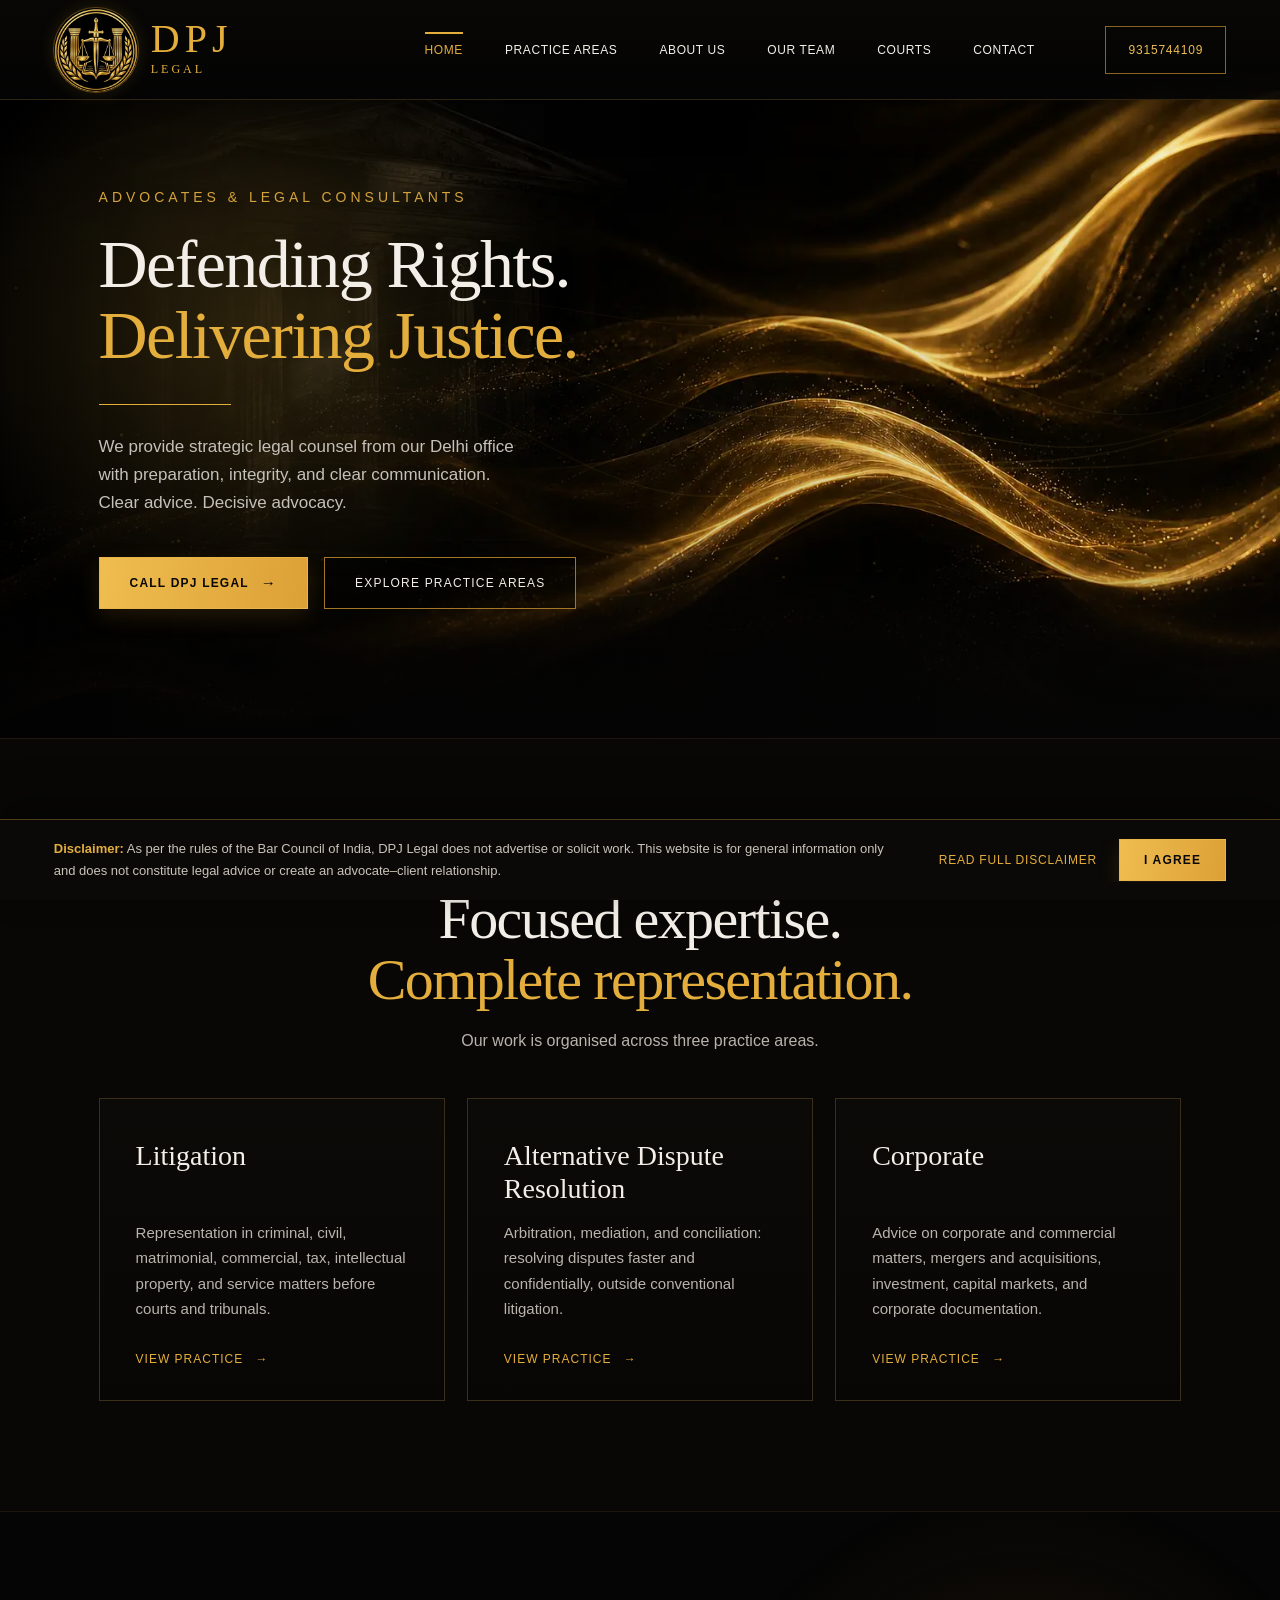
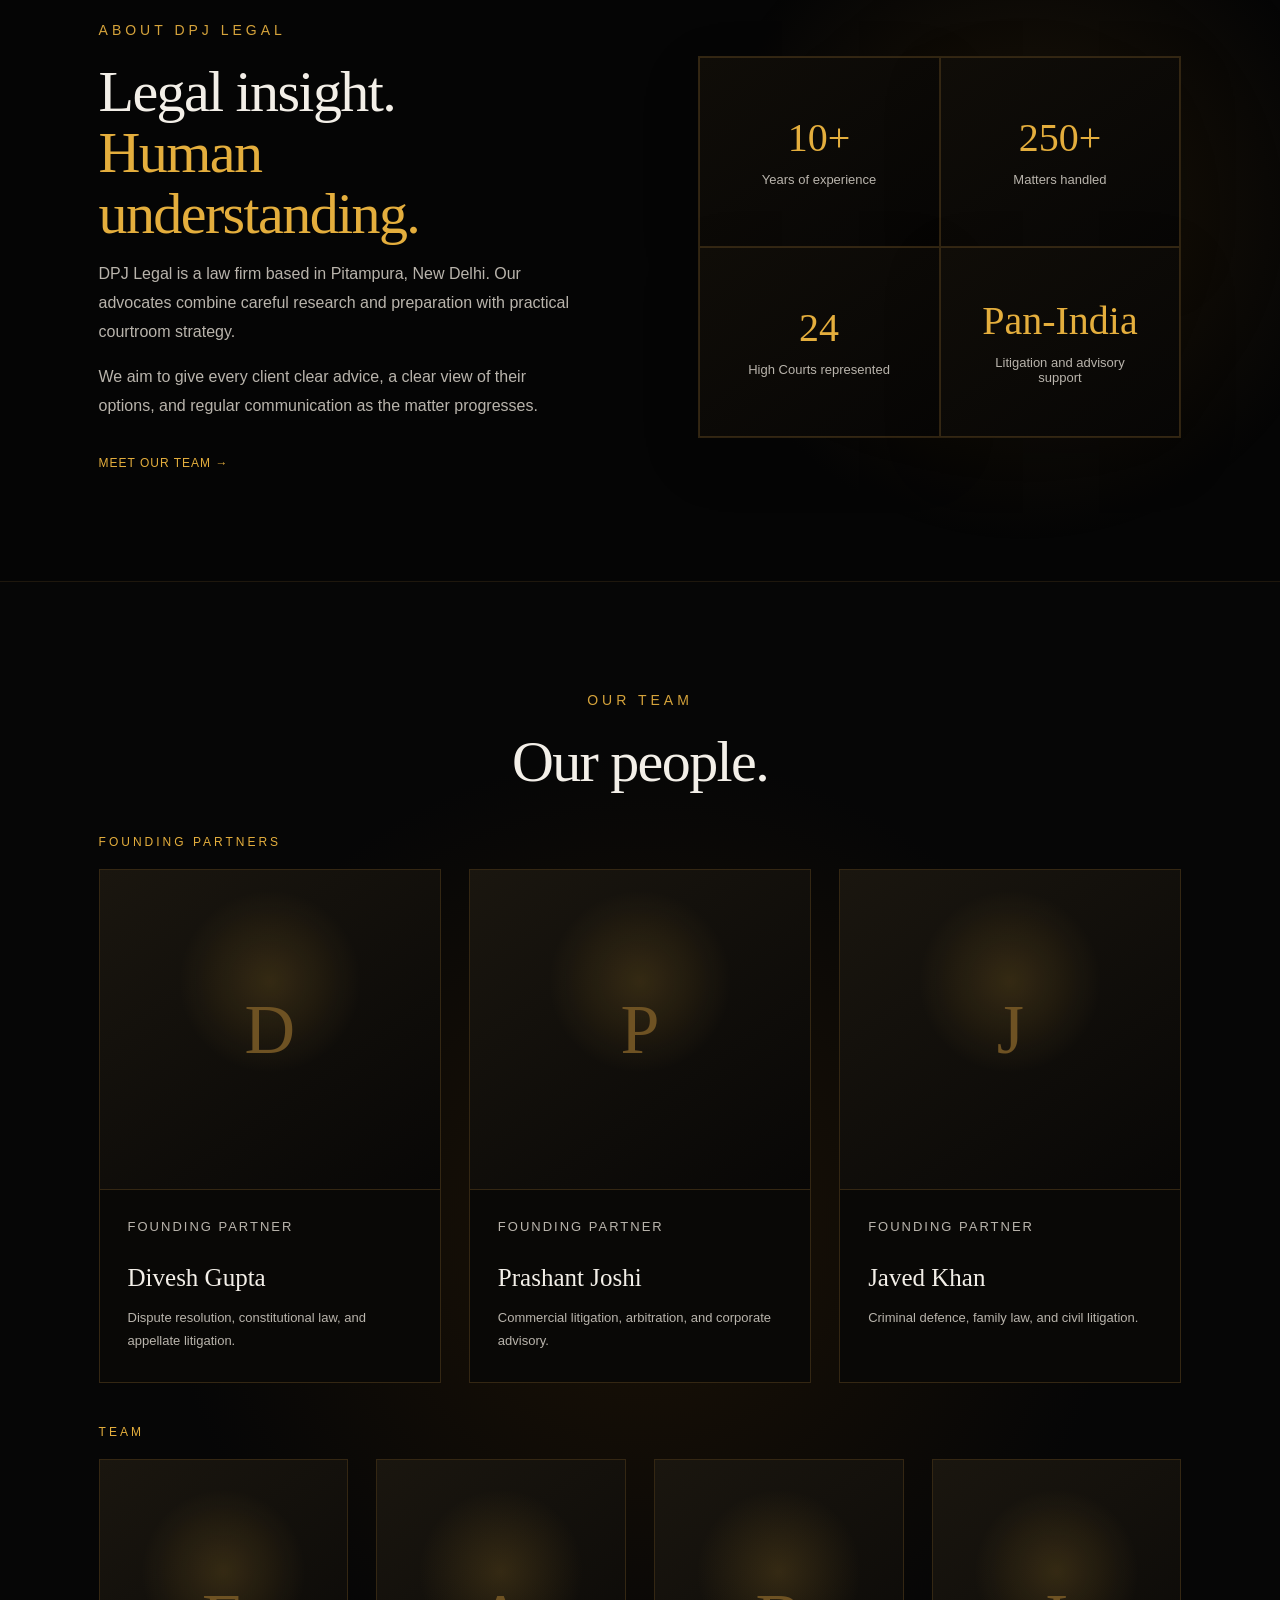
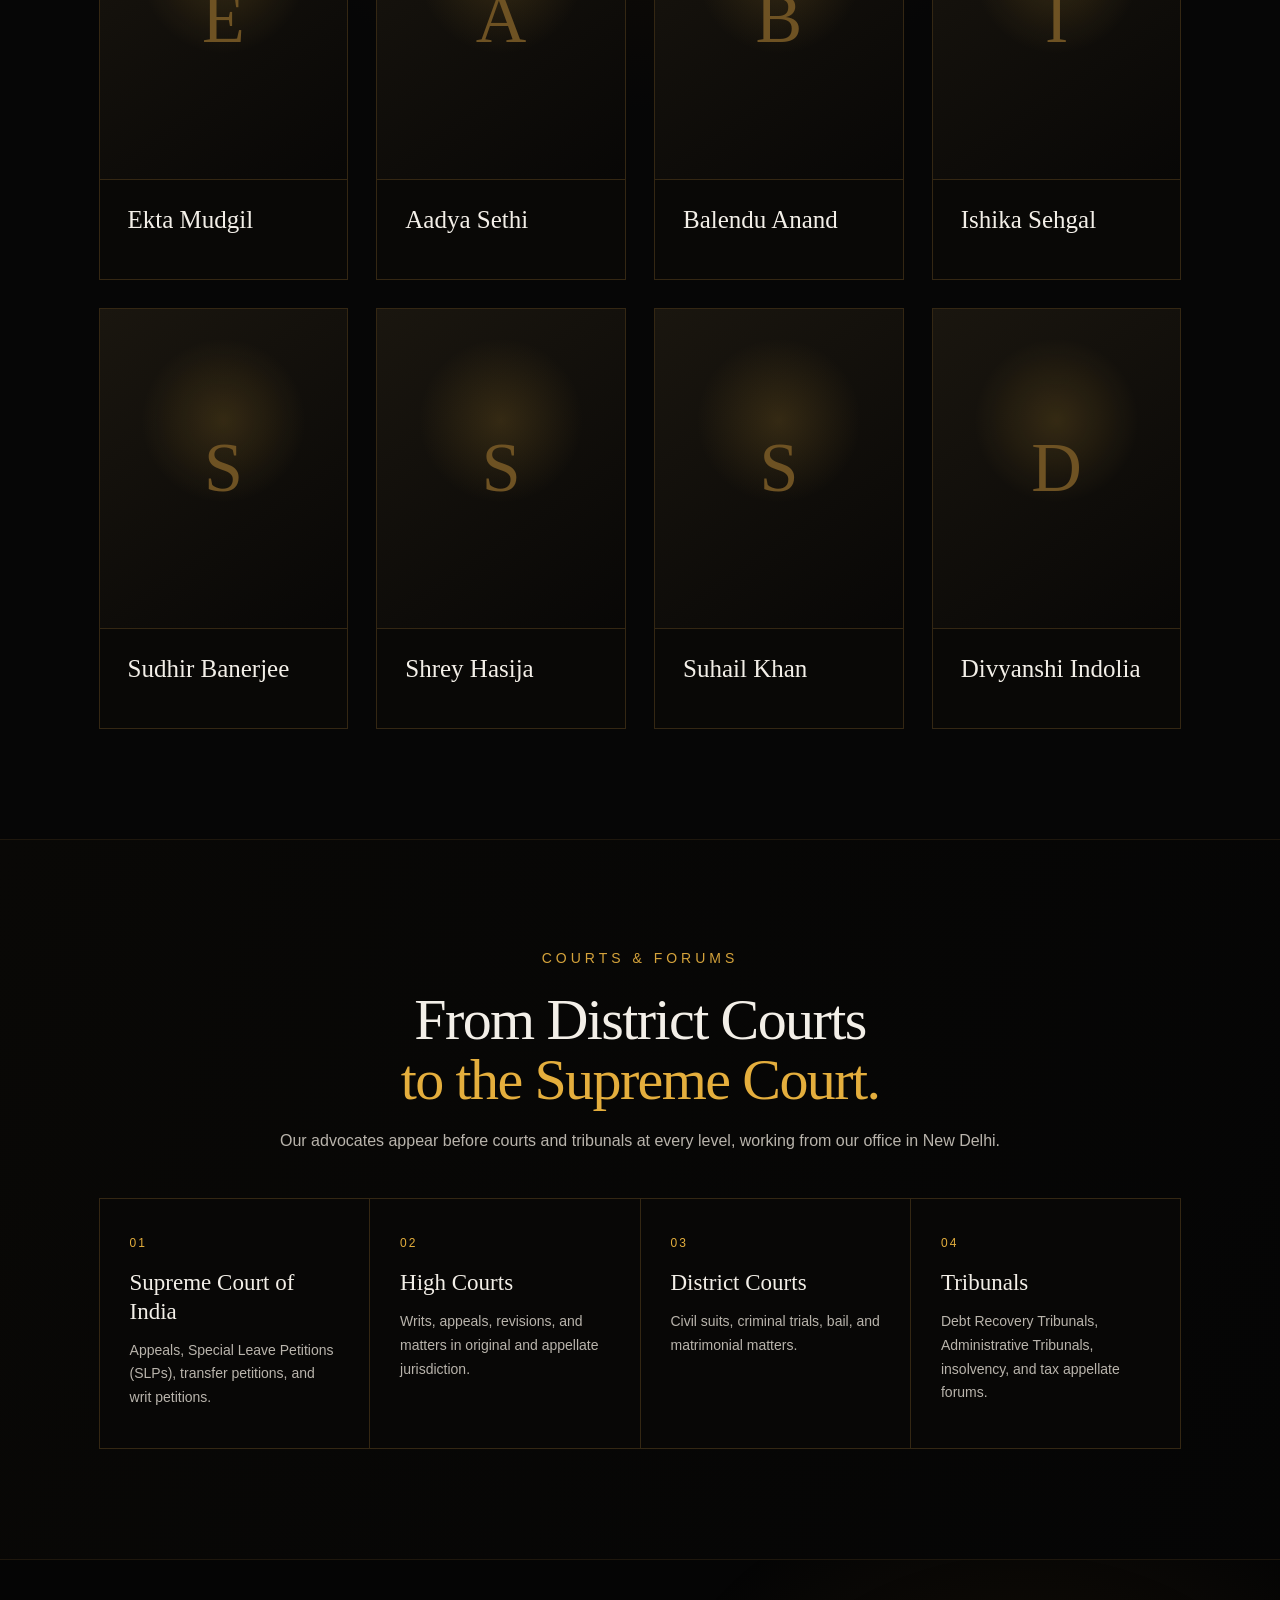
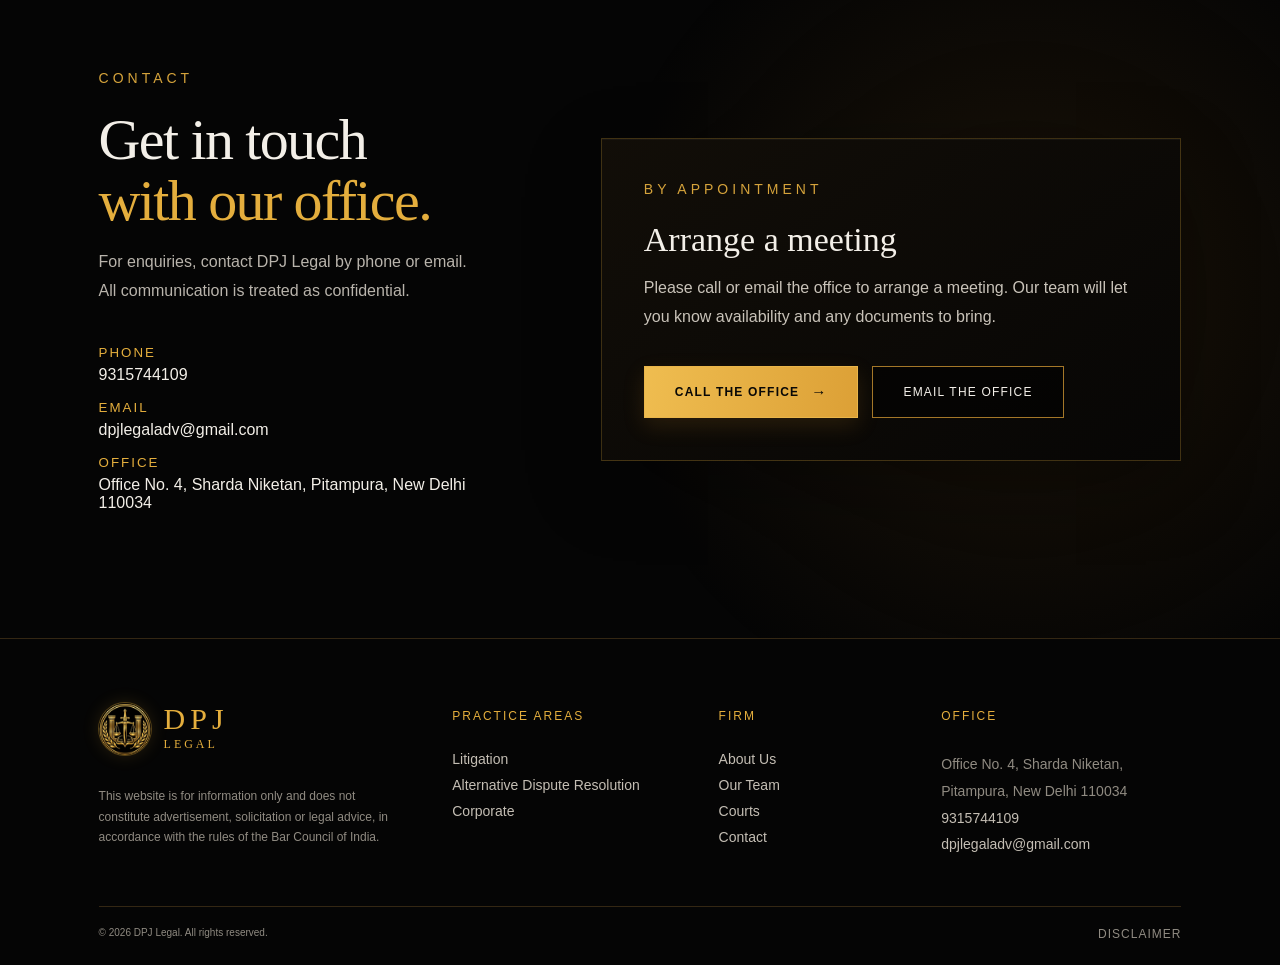
==== commit 66ecc055: "Remove Team labels from member cards" ====
--- a/index.html
+++ b/index.html
@@ -160,14 +160,14 @@
       <div class="team-block reveal">
         <p class="team-kicker">Team</p>
         <div class="team-grid support-grid">
-          <article><div class="portrait" aria-hidden="true"><span>E</span></div><p class="role">Team</p><h3>Ekta Mudgil</h3></article>
-          <article><div class="portrait" aria-hidden="true"><span>A</span></div><p class="role">Team</p><h3>Aadya Sethi</h3></article>
-          <article><div class="portrait" aria-hidden="true"><span>B</span></div><p class="role">Team</p><h3>Balendu Anand</h3></article>
-          <article><div class="portrait" aria-hidden="true"><span>I</span></div><p class="role">Team</p><h3>Ishika Sehgal</h3></article>
-          <article><div class="portrait" aria-hidden="true"><span>S</span></div><p class="role">Team</p><h3>Sudhir Banerjee</h3></article>
-          <article><div class="portrait" aria-hidden="true"><span>S</span></div><p class="role">Team</p><h3>Shrey Hasija</h3></article>
-          <article><div class="portrait" aria-hidden="true"><span>S</span></div><p class="role">Team</p><h3>Suhail Khan</h3></article>
-          <article><div class="portrait" aria-hidden="true"><span>D</span></div><p class="role">Team</p><h3>Divyanshi Indolia</h3></article>
+          <article><div class="portrait" aria-hidden="true"><span>E</span></div><h3>Ekta Mudgil</h3></article>
+          <article><div class="portrait" aria-hidden="true"><span>A</span></div><h3>Aadya Sethi</h3></article>
+          <article><div class="portrait" aria-hidden="true"><span>B</span></div><h3>Balendu Anand</h3></article>
+          <article><div class="portrait" aria-hidden="true"><span>I</span></div><h3>Ishika Sehgal</h3></article>
+          <article><div class="portrait" aria-hidden="true"><span>S</span></div><h3>Sudhir Banerjee</h3></article>
+          <article><div class="portrait" aria-hidden="true"><span>S</span></div><h3>Shrey Hasija</h3></article>
+          <article><div class="portrait" aria-hidden="true"><span>S</span></div><h3>Suhail Khan</h3></article>
+          <article><div class="portrait" aria-hidden="true"><span>D</span></div><h3>Divyanshi Indolia</h3></article>
         </div>
       </div>
     </section>
